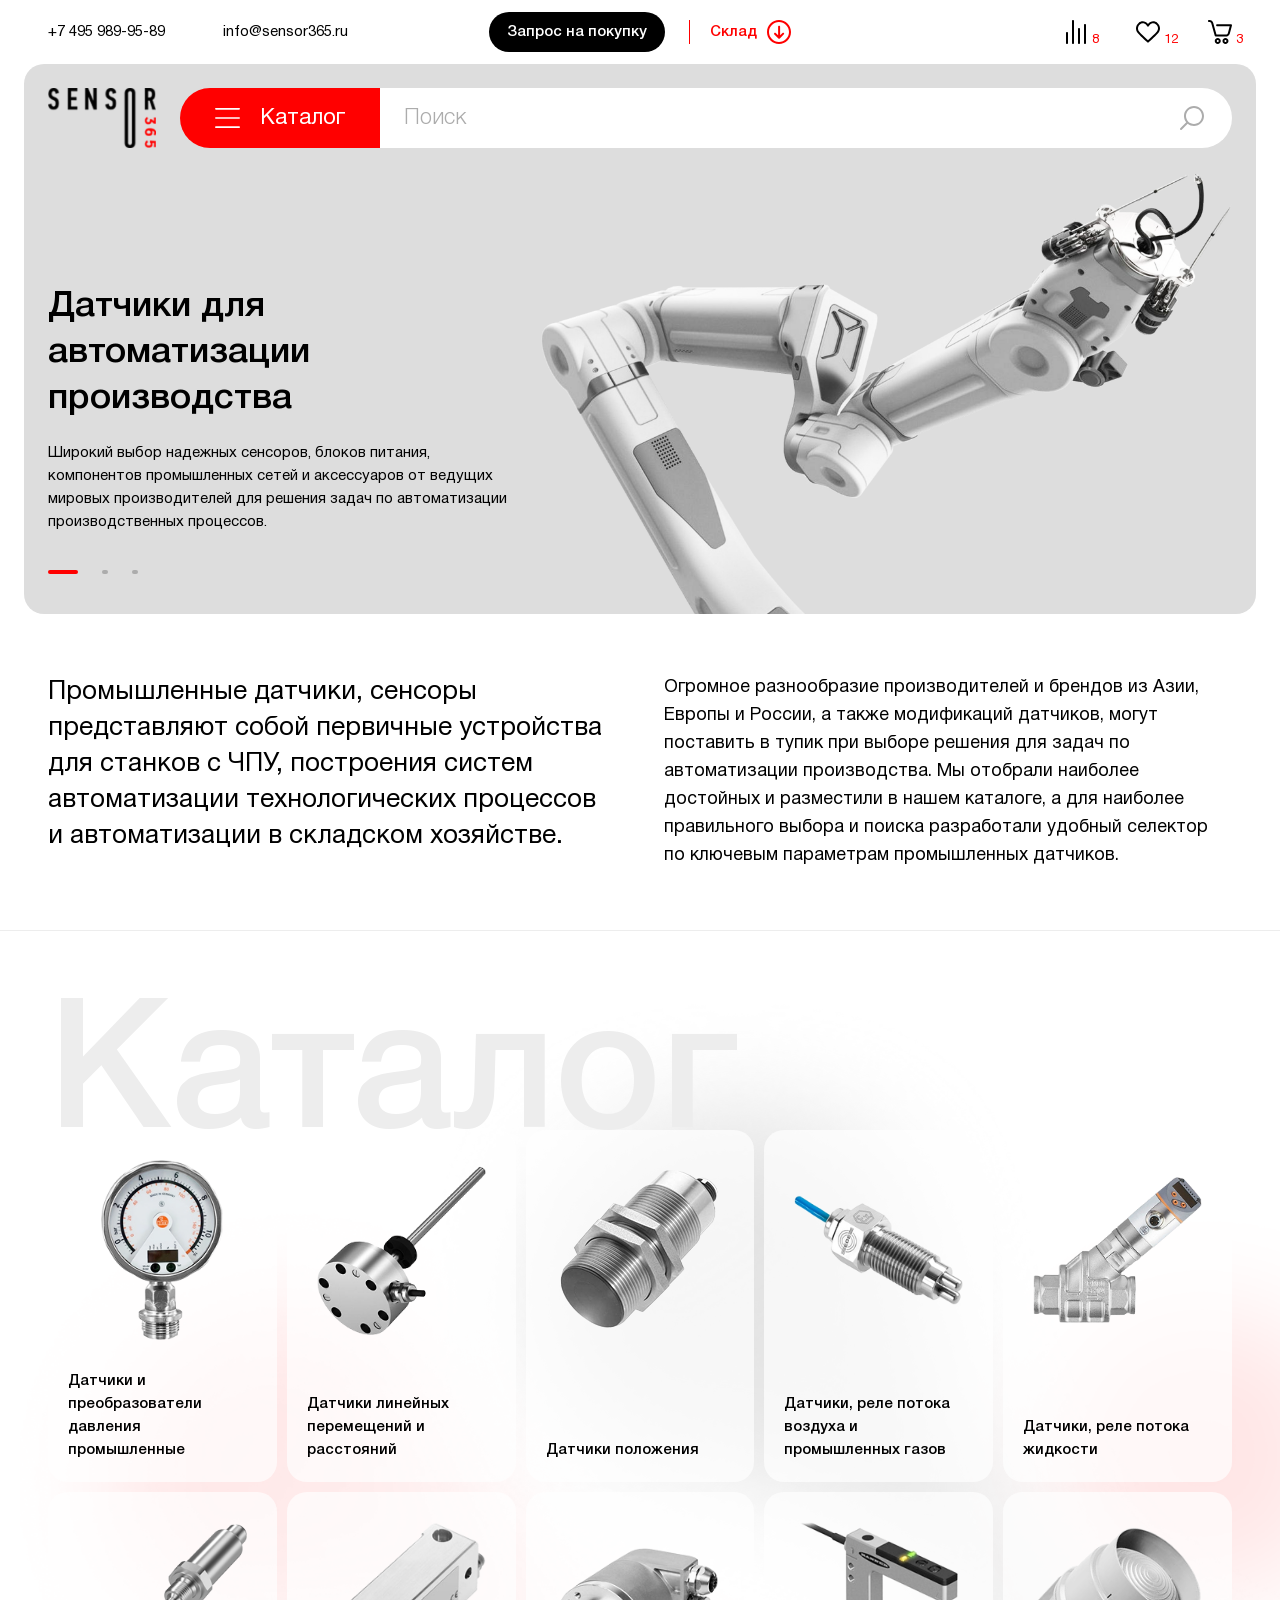
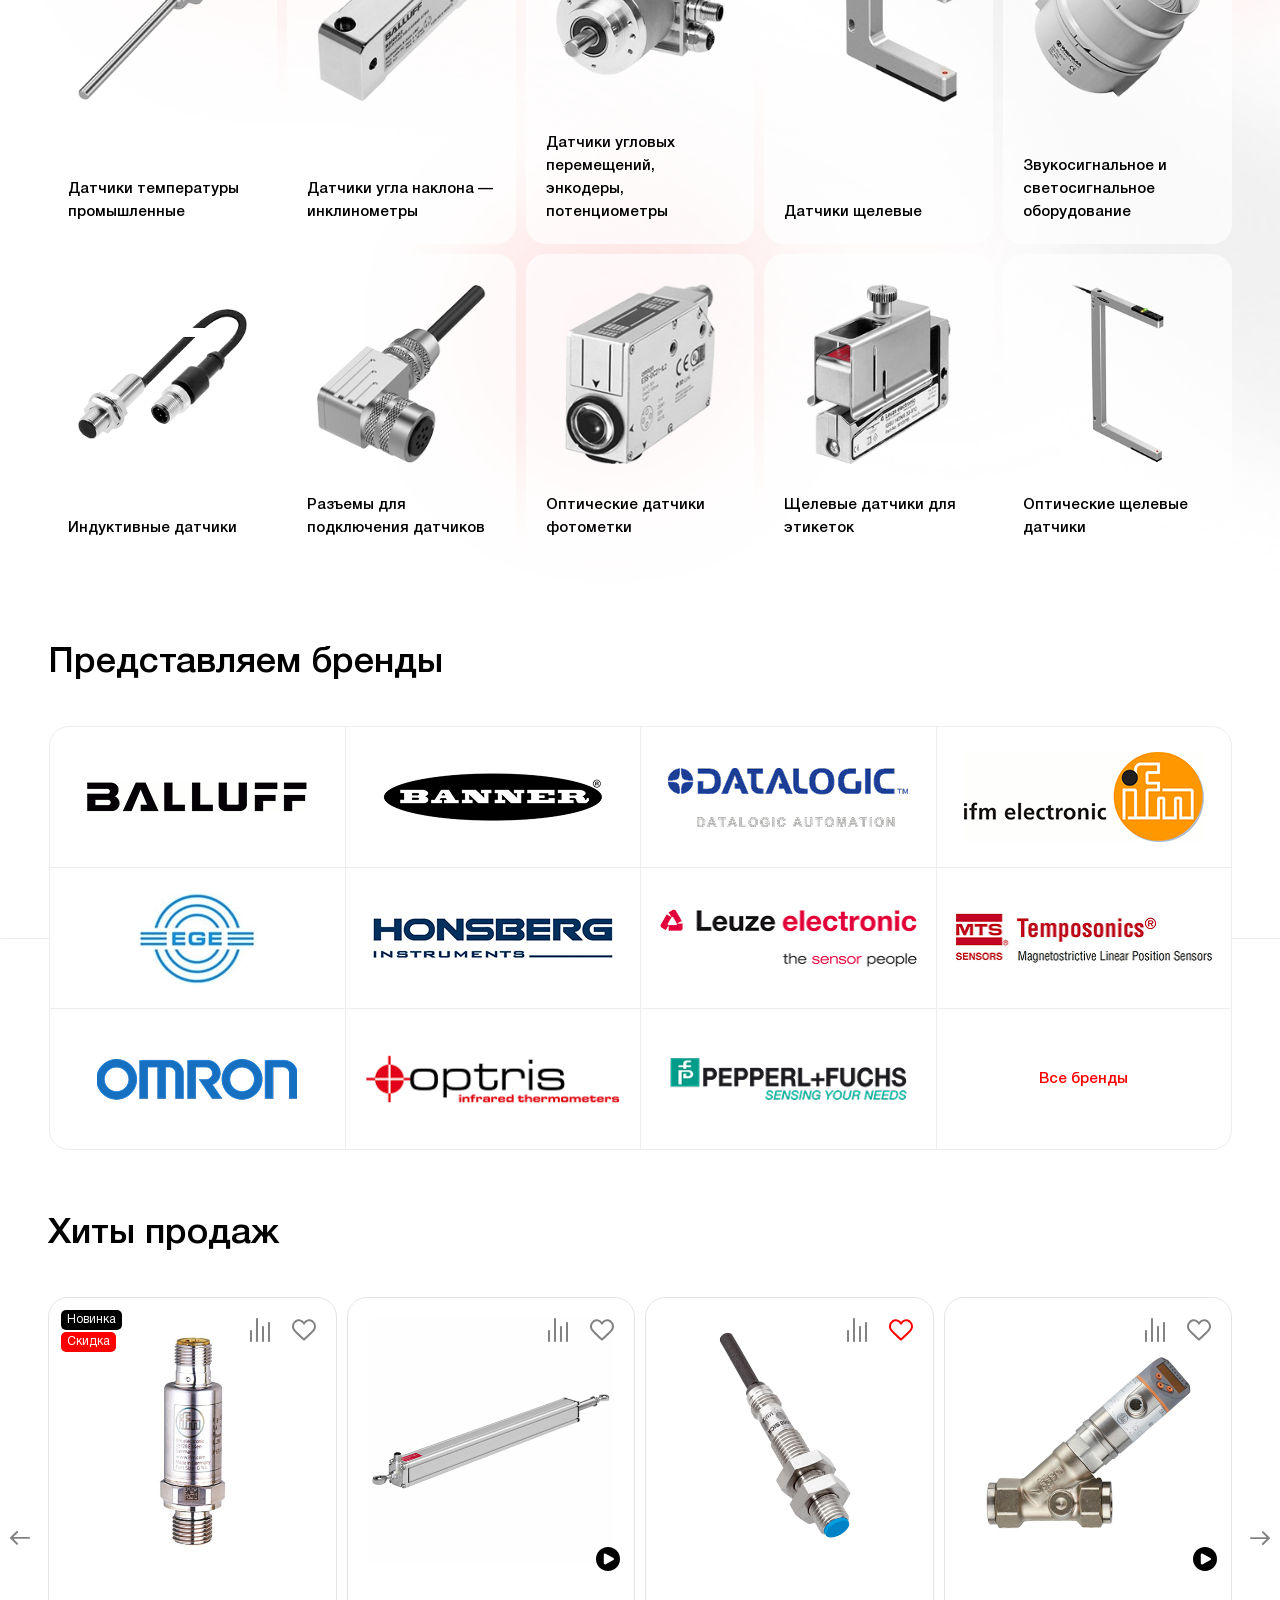
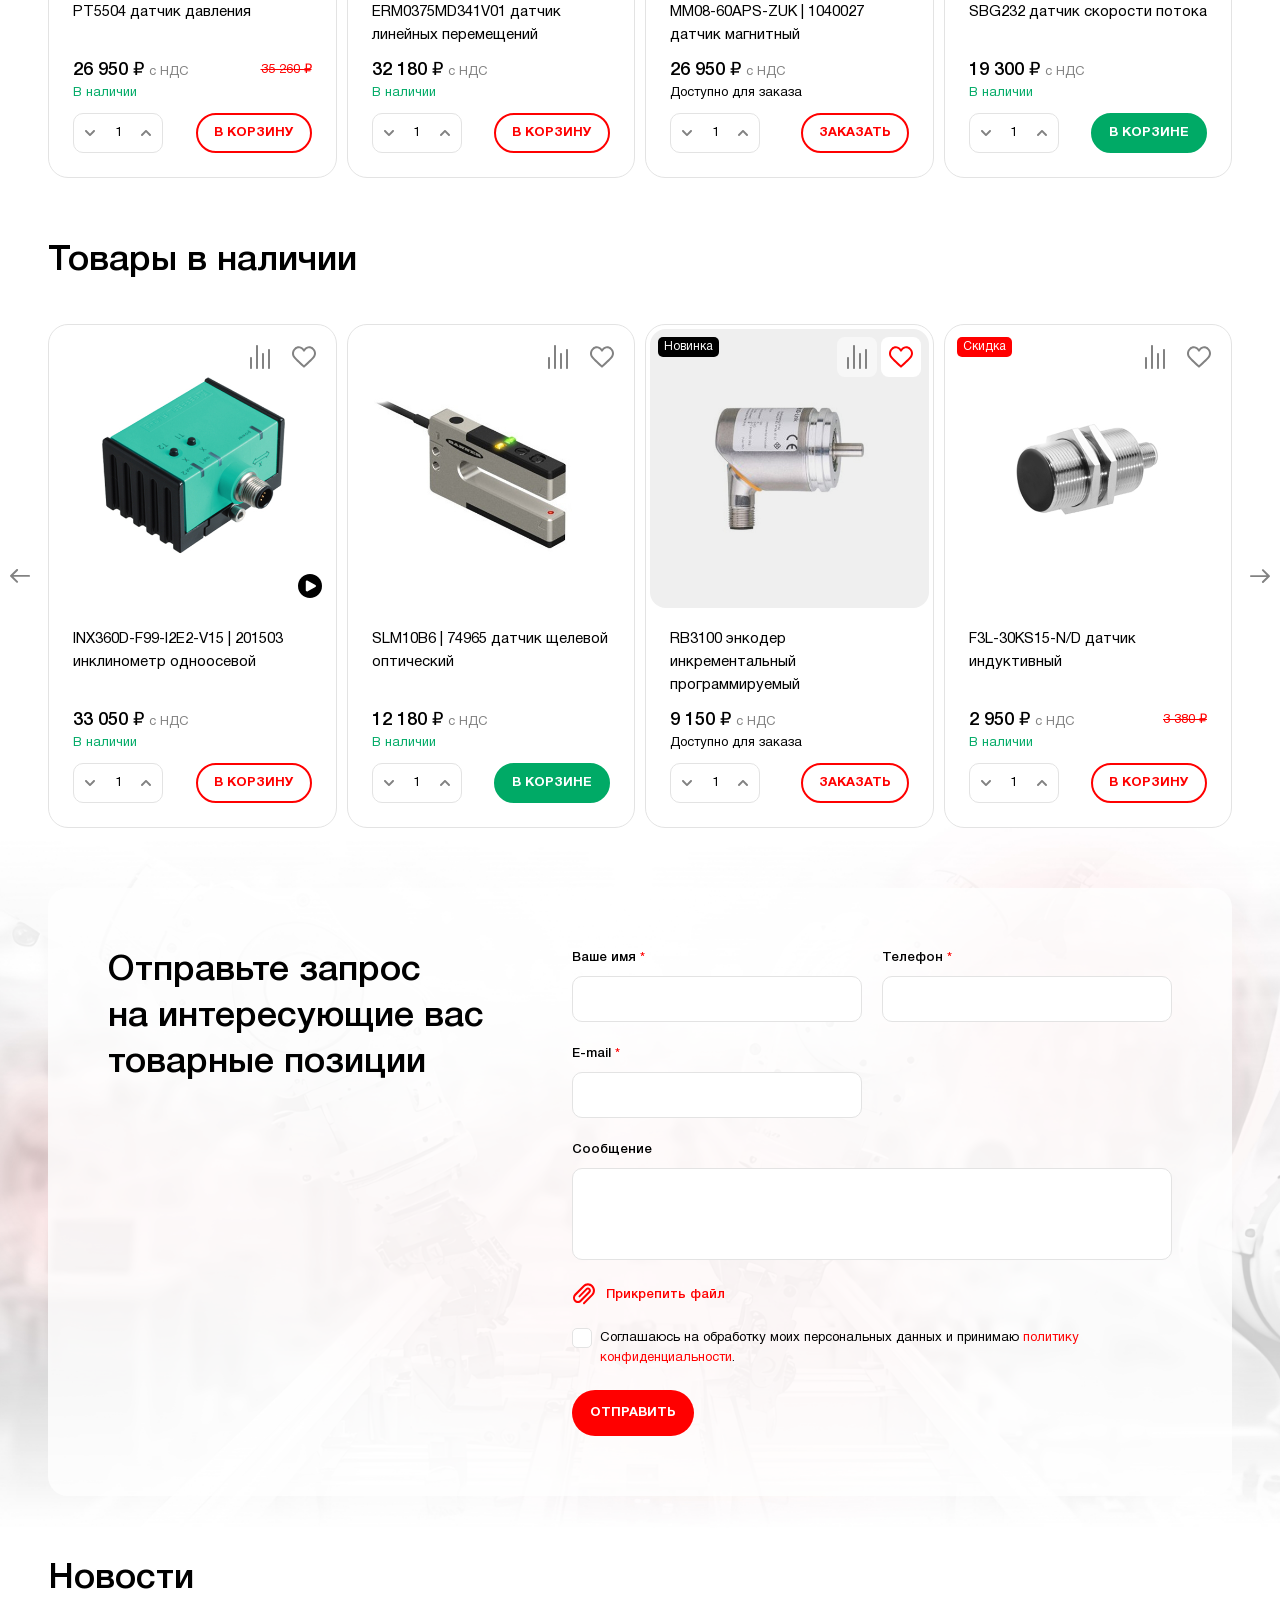
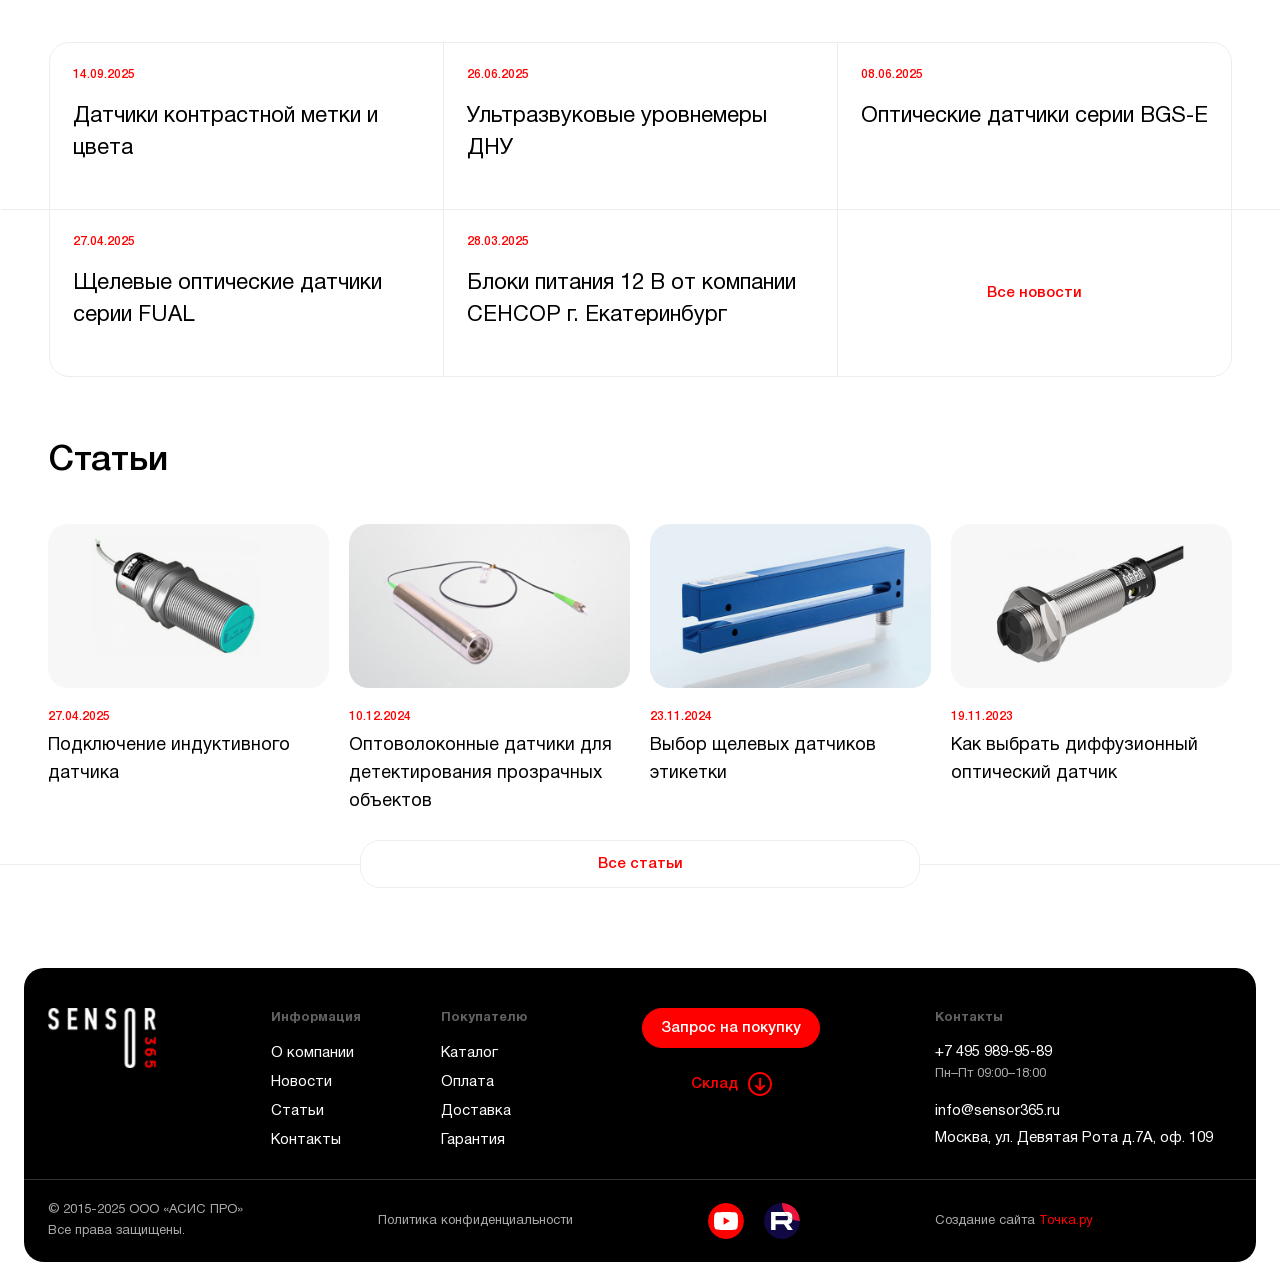
==== index.html @ 8ca74195 "Update" ====
<!DOCTYPE html>
<html lang="ru">
	<head>
		<meta http-equiv="Content-Type" content="text/html; charset=utf-8">

		<!-- Adapting the page for mobile devices -->
		<meta name="viewport" content="width=device-width, initial-scale=1, maximum-scale=1">

		<!-- Prohibition of phone number recognition -->
		<meta name="format-detection" content="telephone=no">
		<meta name="SKYPE_TOOLBAR" content ="SKYPE_TOOLBAR_PARSER_COMPATIBLE">

		<!-- Page title -->
		<title>Заголовок страницы</title>

		<!-- Meta description -->
		<meta name="description" content="">

		<!-- Meta Keywords -->
		<meta name="keywords" content="">

		<!-- Site icon, size 32x32, transparency supported. Recommended format: .ico or .png -->
		<link rel="shortcut icon" href="favicon.png">

		<!-- Changing the color of the mobile browser panel -->
		<meta name="msapplication-TileColor" content="#000">
		<meta name="theme-color" content="#000">

		<!-- Connecting style files -->
		<link rel="stylesheet" href="css/swiper-bundle.min.css">
		<link rel="stylesheet" href="css/swiper.css">
		<link rel="stylesheet" href="css/fancybox.css">
		<link rel="stylesheet" href="css/ion.rangeSlider.css">
		<link rel="stylesheet" href="css/styles.css">

		<link rel="stylesheet" href="css/response_1899.css" media="print, (max-width: 1899px)">
		<link rel="stylesheet" href="css/response_1439.css" media="print, (max-width: 1439px)">
		<link rel="stylesheet" href="css/response_1279.css" media="print, (max-width: 1279px)">
		<link rel="stylesheet" href="css/response_1023.css" media="print, (max-width: 1023px)">
		<link rel="stylesheet" href="css/response_767.css" media="print, (max-width: 767px)">
		<link rel="stylesheet" href="css/response_479.css" media="(max-width: 479px)">
	</head>

	<body>
		<div class="wrap">
			<div class="main">
				<header>
					<button class="close_btn"></button>

					<div class="top">
						<div class="cont big row">
							<div class="contacts">
								<div class="phone">
									<a href="tel:+7 495 989-95-89">+7 495 989-95-89</a>
								</div>

								<div class="email">
									<a href="mailto:info@sensor365.ru">info@sensor365.ru</a>
								</div>
							</div>

							<div class="info">
								<button class="request_btn modal_btn" data-modal="request_modal">Запрос на покупку</button>

								<div class="warehouse">
									<a href="/">
										<span>Склад</span>
										<svg class="icon"><use xlink:href="images/sprite.svg#ic_arrow_circle_ver"></use></svg>
									</a>
								</div>
							</div>

							<div class="icon_links">
								<div class="compare_link">
									<a href="/">
										<svg class="icon"><use xlink:href="images/sprite.svg#ic_compare"></use></svg>
										<span class="count">8</span>
									</a>
								</div>

								<div class="favorite_link">
									<a href="/">
										<svg class="icon"><use xlink:href="images/sprite.svg#ic_favorite"></use></svg>
										<span class="count">12</span>
									</a>
								</div>

								<div class="cart_link">
									<a href="/">
										<svg class="icon"><use xlink:href="images/sprite.svg#ic_cart"></use></svg>
										<span class="count">3</span>
									</a>
								</div>
							</div>
						</div>
					</div>

					<div class="bottom absolute">
						<div class="cont">
							<div class="logo">
								<img src="images/logo.png" alt="">
							</div>

							<div class="catalog_menu modal_cont">
								<button class="btn mini_modal_btn" data-modal-id="#catalog_modal">
									<svg class="icon"><use xlink:href="images/sprite.svg#ic_menu"></use></svg>
									<svg class="icon"><use xlink:href="images/sprite.svg#ic_close"></use></svg>

									<span>Каталог</span>
								</button>

								<div class="mini_modal" id="catalog_modal">
									<div class="cont">
										<div class="grid_row">
											<div class="col">
												<div>
													<a href="/" data-sub-col="1">
														<span>Аксессуары</span>

														<div class="icon">
															<svg><use xlink:href="images/sprite.svg#ic_arr_double_hor"></use></svg>
														</div>
													</a>
												</div>

												<div>
													<a href="/">
														<span>Блоки питания для ПЛК и датчиков</span>
													</a>
												</div>

												<div>
													<a href="/">
														<span>Датчики и преобразователи давления промышленные</span>
													</a>
												</div>

												<div>
													<a href="/">
														<span>Датчики линейных перемещений и расстояний</span>
													</a>
												</div>

												<div>
													<a href="/">
														<span>Датчики оптические для специальных задач</span>
													</a>
												</div>

												<div>
													<a href="/">
														<span>Датчики положения</span>
													</a>
												</div>

												<div>
													<a href="/">
														<span>Датчики, реле потока воздуха и промышленных газов</span>
													</a>
												</div>

												<div>
													<a href="/">
														<span>Датчики, реле потока жидкости</span>
													</a>
												</div>

												<div>
													<a href="/">
														<span>Датчики температуры промышленные</span>
													</a>
												</div>

												<div>
													<a href="/">
														<span>Датчики ускорения — акселерометры</span>
													</a>
												</div>

												<div>
													<a href="/">
														<span>Датчики угла наклона — инклинометры</span>
													</a>
												</div>

												<div>
													<a href="/">
														<span>Датчики угловых перемещений, энкодеры, потенциометры</span>
													</a>
												</div>

												<div>
													<a href="/">
														<span>Датчики щелевые</span>
													</a>
												</div>

												<div>
													<a href="/">
														<span>Индикаторы, преобразователи и регуляторы</span>
													</a>
												</div>

												<div>
													<a href="/">
														<span>Мониторинг и диагностика</span>
													</a>
												</div>

												<div>
													<a href="/">
														<span>Расходомеры жидкости</span>
													</a>
												</div>

												<div>
													<a href="/">
														<span>Расходомеры сжатого воздуха и промышленных газов</span>
													</a>
												</div>

												<div>
													<a href="/">
														<span>Сигнализаторы уровня жидкости и сыпучих веществ</span>
													</a>
												</div>

												<div>
													<a href="/">
														<span>Сканеры штрих-кодов промышленные</span>
													</a>
												</div>

												<div>
													<a href="/">
														<span>RFID компоненты</span>
													</a>
												</div>

												<div>
													<a href="/">
														<span>Уровнемеры</span>
													</a>
												</div>

												<div>
													<a href="/">
														<span>Сигнальное оборудование</span>
													</a>
												</div>

												<div>
													<a href="/">
														<span>Безопасность на производстве</span>
													</a>
												</div>

												<div>
													<a href="/">
														<span>Промышленные интерфейсы</span>
													</a>
												</div>

												<div>
													<a href="/">
														<span>Системы освещения на производстве</span>
													</a>
												</div>

												<div>
													<a href="/">
														<span>Бесконтактные системы передачи данных</span>
													</a>
												</div>
											</div>

											<div class="col sub_col sub_col_1">
												<button class="back_btn">
													<svg class="icon"><use xlink:href="images/sprite.svg#ic_arrow_hor"></use></svg>
													<span>Назад</span>
												</button>

												<div>
													<a href="/" data-sub-col="1">
														<span>Емкостные датчики <small>(48)</small></span>

														<div class="icon">
															<svg><use xlink:href="images/sprite.svg#ic_arr_double_hor"></use></svg>
														</div>
													</a>
												</div>

												<div>
													<a href="/">
														<span>Индуктивные датчики <small>(129)</small></span>
													</a>
												</div>

												<div>
													<a href="/">
														<span>Индуктивные датчики для контроля частоты вращения <small>(3)</small></span>
													</a>
												</div>

												<div>
													<a href="/">
														<span>Индуктивные датчики кольцевые <small>(19)</small></span>
													</a>
												</div>

												<div>
													<a href="/">
														<span>Магнитные датчики <small>(28)</small></span>
													</a>
												</div>

												<div>
													<a href="/">
														<span>Магнитные датчики для пневмоцилиндров <small>(21)</small></span>
													</a>
												</div>

												<div>
													<a href="/">
														<span>Оптические датчики диффузионные <small>(47)</small></span>
													</a>
												</div>

												<div>
													<a href="/">
														<span>Оптические датчики — однолучевые барьеры <small>(16)</small></span>
													</a>
												</div>

												<div>
													<a href="/">
														<span>Оптические датчики — многолучевые барьеры <small>(88)</small></span>
													</a>
												</div>

												<div>
													<a href="/">
														<span>Оптические датчики рефлекторные <small>(36)</small></span>
													</a>
												</div>

												<div>
													<a href="/">
														<span>Радарные датчики движения <small>(60)</small></span>
													</a>
												</div>

												<div>
													<a href="/">
														<span>Ультразвуковые датчики — однолучевые барьеры <small>(42)</small></span>
													</a>
												</div>

												<div>
													<a href="/">
														<span>Датчики касания и сенсорные кнопки <small>(37)</small></span>
													</a>
												</div>

												<div>
													<a href="/">
														<span>Датчики двойного листа и контроля склейки <small>(18)</small></span>
													</a>
												</div>

												<div>
													<a href="/">
														<span>Детекторы транспорта <small>(22)</small></span>
													</a>
												</div>

												<div>
													<a href="/">
														<span>Электромеханические выключатели <small>(8)</small></span>
													</a>
												</div>
											</div>

											<div class="col sub_sub_col sub_sub_col_1">
												<button class="back_btn">
													<svg class="icon"><use xlink:href="images/sprite.svg#ic_arrow_hor"></use></svg>
													<span>Назад</span>
												</button>

												<div>
													<a href="/">
														<span>Емкостные датчики <small>(9)</small></span>
													</a>
												</div>

												<div>
													<a href="/">
														<span>Емкостные датчики в прямоугольных корпусах <small>(13)</small></span>
													</a>
												</div>

												<div>
													<a href="/">
														<span>Емкостные датчики в цилиндрических корпусах <small>(25)</small></span>
													</a>
												</div>
											</div>
										</div>
									</div>
								</div>
							</div>

							<div class="search">
								<form action="">
									<input type="text" name="" value="" class="input" placeholder="Поиск">

									<button type="submit" class="submit_btn">
										<svg class="icon"><use xlink:href="images/sprite.svg#ic_search"></use></svg>
									</button>
								</form>
							</div>
						</div>
					</div>
				</header>


				<section class="mob_header absolute">
					<div class="cont">
						<div class="logo">
							<img src="images/logo.png" alt="">
						</div>

						<div class="icon_links">
							<div class="compare_link">
								<a href="/">
									<svg class="icon"><use xlink:href="images/sprite.svg#ic_compare"></use></svg>
									<span class="count">8</span>
								</a>
							</div>

							<div class="favorite_link">
								<a href="/">
									<svg class="icon"><use xlink:href="images/sprite.svg#ic_favorite"></use></svg>
									<span class="count">12</span>
								</a>
							</div>

							<div class="cart_link">
								<a href="/">
									<svg class="icon"><use xlink:href="images/sprite.svg#ic_cart"></use></svg>
									<span class="count">3</span>
								</a>
							</div>
						</div>

						<button class="mob_menu_btn">
							<svg class="icon"><use xlink:href="images/sprite.svg#ic_menu"></use></svg>
						</button>
					</div>
				</section>


				<section class="main_slider">
					<div class="swiper">
						<div class="swiper-wrapper">
							<div class="swiper-slide">
								<div class="cont">
									<div class="data">
										<h1 class="title">Датчики для автоматизации производства</h1>

										<div class="desc">Широкий выбор надежных сенсоров, блоков питания, компонентов промышленных сетей и аксессуаров от ведущих мировых производителей для решения задач по автоматизации производственных процессов.</div>
									</div>
								</div>

								<picture class="image">
									<img src="images/tmp/main_slider_img.png" alt="" loading="lazy">
								</picture>
							</div>

							<div class="swiper-slide">
								<div class="cont">
									<div class="data">
										<h1 class="title">Датчики для автоматизации производства</h1>

										<div class="desc">Широкий выбор надежных сенсоров, блоков питания, компонентов промышленных сетей и аксессуаров от ведущих мировых производителей для решения задач по автоматизации производственных процессов.</div>
									</div>
								</div>

								<picture class="image">
									<img src="images/tmp/main_slider_img.png" alt="" loading="lazy">
								</picture>
							</div>

							<div class="swiper-slide">
								<div class="cont">
									<div class="data">
										<h1 class="title">Датчики для автоматизации производства</h1>

										<div class="desc">Широкий выбор надежных сенсоров, блоков питания, компонентов промышленных сетей и аксессуаров от ведущих мировых производителей для решения задач по автоматизации производственных процессов.</div>
									</div>
								</div>

								<picture class="image">
									<img src="images/tmp/main_slider_img.png" alt="" loading="lazy">
								</picture>
							</div>
						</div>

						<div class="swiper-pagination"></div>
					</div>
				</section>


				<section class="about_text block">
					<div class="cont">
						<p class="big">Промышленные датчики, сенсоры представляют собой первичные устройства для станков с ЧПУ, построения систем автоматизации технологических процессов и автоматизации в складском хозяйстве.</p>

						<p>Огромное разнообразие производителей и брендов из Азии, Европы и России, а также модификаций датчиков, могут поставить в тупик при выборе решения для задач по автоматизации производства. Мы отобрали наиболее достойных и разместили в нашем каталоге, а для наиболее правильного выбора и поиска разработали удобный селектор по ключевым параметрам промышленных датчиков.</p>
					</div>
				</section>


				<section class="catalog block">
					<div class="cont big">
						<h2 class="big_title">Каталог</h2>
					</div>

					<div class="cont">
						<div class="grid_row">
							<a href="/" class="category">
								<picture class="thumb">
									<img src="images/tmp/category_thumb1.png" alt="" loading="lazy">
								</picture>

								<span class="name">Датчики и преобразователи давления промышленные</span>
							</a>

							<a href="/" class="category">
								<picture class="thumb">
									<img src="images/tmp/category_thumb2.png" alt="" loading="lazy">
								</picture>

								<span class="name">Датчики линейных перемещений и расстояний</span>
							</a>

							<a href="/" class="category">
								<picture class="thumb">
									<img src="images/tmp/category_thumb3.png" alt="" loading="lazy">
								</picture>

								<span class="name">Датчики положения</span>
							</a>

							<a href="/" class="category">
								<picture class="thumb">
									<img src="images/tmp/category_thumb4.png" alt="" loading="lazy">
								</picture>

								<span class="name">Датчики, реле потока воздуха и промышленных газов</span>
							</a>

							<a href="/" class="category">
								<picture class="thumb">
									<img src="images/tmp/category_thumb5.png" alt="" loading="lazy">
								</picture>

								<span class="name">Датчики, реле потока жидкости</span>
							</a>

							<a href="/" class="category">
								<picture class="thumb">
									<img src="images/tmp/category_thumb6.png" alt="" loading="lazy">
								</picture>

								<span class="name">Датчики температуры промышленные</span>
							</a>

							<a href="/" class="category">
								<picture class="thumb">
									<img src="images/tmp/category_thumb7.png" alt="" loading="lazy">
								</picture>

								<span class="name">Датчики угла наклона — инклинометры</span>
							</a>

							<a href="/" class="category">
								<picture class="thumb">
									<img src="images/tmp/category_thumb8.png" alt="" loading="lazy">
								</picture>

								<span class="name">Датчики угловых перемещений, энкодеры, потенциометры</span>
							</a>

							<a href="/" class="category">
								<picture class="thumb">
									<img src="images/tmp/category_thumb9.png" alt="" loading="lazy">
								</picture>

								<span class="name">Датчики щелевые</span>
							</a>

							<a href="/" class="category">
								<picture class="thumb">
									<img src="images/tmp/category_thumb10.png" alt="" loading="lazy">
								</picture>

								<span class="name">Звукосигнальное и светосигнальное оборудование</span>
							</a>

							<a href="/" class="category">
								<picture class="thumb">
									<img src="images/tmp/category_thumb11.png" alt="" loading="lazy">
								</picture>

								<span class="name">Индуктивные датчики</span>
							</a>

							<a href="/" class="category">
								<picture class="thumb">
									<img src="images/tmp/category_thumb12.png" alt="" loading="lazy">
								</picture>

								<span class="name">Разъемы для подключения датчиков</span>
							</a>

							<a href="/" class="category">
								<picture class="thumb">
									<img src="images/tmp/category_thumb13.png" alt="" loading="lazy">
								</picture>

								<span class="name">Оптические датчики фотометки</span>
							</a>

							<a href="/" class="category">
								<picture class="thumb">
									<img src="images/tmp/category_thumb14.png" alt="" loading="lazy">
								</picture>

								<span class="name">Щелевые датчики для этикеток</span>
							</a>

							<a href="/" class="category">
								<picture class="thumb">
									<img src="images/tmp/category_thumb15.png" alt="" loading="lazy">
								</picture>

								<span class="name">Оптические щелевые датчики</span>
							</a>
						</div>
					</div>

					<picture class="bg">
						<img src="images/bg_catalog.png" alt="" loading="lazy">
					</picture>
				</section>


				<section class="brands block">
					<div class="cont">
						<div class="block_head">
							<h2 class="title">Представляем бренды</h2>
						</div>

						<div class="grid_row">
							<a href="/" class="brand">
								<picture class="thumb">
									<img src="images/tmp/brand_logo1.png" alt="" loading="lazy">
								</picture>
							</a>

							<a href="/" class="brand">
								<picture class="thumb">
									<img src="images/tmp/brand_logo2.png" alt="" loading="lazy">
								</picture>
							</a>

							<a href="/" class="brand">
								<picture class="thumb">
									<img src="images/tmp/brand_logo3.png" alt="" loading="lazy">
								</picture>
							</a>

							<a href="/" class="brand">
								<picture class="thumb">
									<img src="images/tmp/brand_logo4.png" alt="" loading="lazy">
								</picture>
							</a>

							<a href="/" class="brand">
								<picture class="thumb">
									<img src="images/tmp/brand_logo5.png" alt="" loading="lazy">
								</picture>
							</a>

							<a href="/" class="brand">
								<picture class="thumb">
									<img src="images/tmp/brand_logo6.png" alt="" loading="lazy">
								</picture>
							</a>

							<a href="/" class="brand">
								<picture class="thumb">
									<img src="images/tmp/brand_logo7.png" alt="" loading="lazy">
								</picture>
							</a>

							<a href="/" class="brand">
								<picture class="thumb">
									<img src="images/tmp/brand_logo8.png" alt="" loading="lazy">
								</picture>
							</a>

							<a href="/" class="brand">
								<picture class="thumb">
									<img src="images/tmp/brand_logo9.png" alt="" loading="lazy">
								</picture>
							</a>

							<a href="/" class="brand">
								<picture class="thumb">
									<img src="images/tmp/brand_logo10.png" alt="" loading="lazy">
								</picture>
							</a>

							<a href="/" class="brand">
								<picture class="thumb">
									<img src="images/tmp/brand_logo11.png" alt="" loading="lazy">
								</picture>
							</a>

							<a href="/" class="all_link">
								<span>Все бренды</span>
								<svg class="arrow"><use xlink:href="images/sprite.svg#ic_arrow_hor_big"></use></svg>
							</a>
						</div>
					</div>
				</section>


				<section class="products block">
					<div class="cont">
						<div class="block_head">
							<h2 class="title">Хиты продаж</h2>
						</div>

						<div class="swiper">
							<div class="swiper-wrapper">
								<div class="swiper-slide">
									<div class="product">
										<div class="stickers">
											<div><div class="sticker new">Новинка</div></div>
											<div><div class="sticker discount">Скидка</div></div>
										</div>

										<div class="btns">
											<button class="btn compare_btn">
												<svg class="icon"><use xlink:href="images/sprite.svg#ic_compare"></use></svg>

												<span>Добавить в сравнение</span>
												<span>Удалить из сравнения</span>
											</button>

											<button class="btn favorite_btn">
												<svg class="icon"><use xlink:href="images/sprite.svg#ic_favorite"></use></svg>

												<span>Добавить в избранное</span>
												<span>Удалить из избранного</span>
											</button>
										</div>

										<a href="/" class="image">
											<picture class="thumb">
												<img src="images/tmp/product_thumb1.jpg" alt="" loading="lazy" class="cover">
											</picture>
										</a>

										<div class="info">
											<div class="name">
												<a href="/">PT5504 датчик давления</a>
											</div>

											<div class="price">
												<div>26 950 ₽ <span>с НДС</span></div>
												<div class="old">35 260 ₽</div>
											</div>

											<div class="available green">В наличии</div>

											<div class="buy">
												<div class="amount">
													<button type="button" class="btn minus">
														<svg class="icon"><use xlink:href="images/sprite.svg#ic_arr_ver"></use></svg>
													</button>

													<input type="text" value="1" class="input" data-minimum="1" data-maximum="99" data-step="1" data-unit="" maxlength="2">

													<button type="button" class="btn plus">
														<svg class="icon"><use xlink:href="images/sprite.svg#ic_arr_ver"></use></svg>
													</button>
												</div>

												<button class="buy_btn">
													<span>В КОРЗИНУ</span>
													<span>В КОРЗИНЕ</span>
												</button>
											</div>
										</div>
									</div>
								</div>

								<div class="swiper-slide">
									<div class="product">
										<div class="btns">
											<button class="btn compare_btn">
												<svg class="icon"><use xlink:href="images/sprite.svg#ic_compare"></use></svg>

												<span>Добавить в сравнение</span>
												<span>Удалить из сравнения</span>
											</button>

											<button class="btn favorite_btn">
												<svg class="icon"><use xlink:href="images/sprite.svg#ic_favorite"></use></svg>

												<span>Добавить в избранное</span>
												<span>Удалить из избранного</span>
											</button>
										</div>

										<a href="/" class="image">
											<picture class="thumb">
												<img src="images/tmp/product_thumb2.jpg" alt="" loading="lazy" class="cover">
											</picture>

											<svg class="video_icon"><use xlink:href="images/sprite.svg#ic_video_play"></use></svg>
										</a>

										<div class="info">
											<div class="name">
												<a href="/">ERM0375MD341V01 датчик линейных перемещений</a>
											</div>

											<div class="price">
												<div>32 180 ₽ <span>с НДС</span></div>
											</div>

											<div class="available green">В наличии</div>

											<div class="buy">
												<div class="amount">
													<button type="button" class="btn minus">
														<svg class="icon"><use xlink:href="images/sprite.svg#ic_arr_ver"></use></svg>
													</button>

													<input type="text" value="1" class="input" data-minimum="1" data-maximum="99" data-step="1" data-unit="" maxlength="2">

													<button type="button" class="btn plus">
														<svg class="icon"><use xlink:href="images/sprite.svg#ic_arr_ver"></use></svg>
													</button>
												</div>

												<button class="buy_btn">
													<span>В КОРЗИНУ</span>
													<span>В КОРЗИНЕ</span>
												</button>
											</div>
										</div>
									</div>
								</div>

								<div class="swiper-slide">
									<div class="product">
										<div class="btns">
											<button class="btn compare_btn">
												<svg class="icon"><use xlink:href="images/sprite.svg#ic_compare"></use></svg>

												<span>Добавить в сравнение</span>
												<span>Удалить из сравнения</span>
											</button>

											<button class="btn favorite_btn active">
												<svg class="icon"><use xlink:href="images/sprite.svg#ic_favorite"></use></svg>

												<span>Добавить в избранное</span>
												<span>Удалить из избранного</span>
											</button>
										</div>

										<a href="/" class="image">
											<picture class="thumb">
												<img src="images/tmp/product_thumb3.jpg" alt="" loading="lazy" class="cover">
											</picture>
										</a>

										<div class="info">
											<div class="name">
												<a href="/">MM08-60APS-ZUK | 1040027 датчик магнитный</a>
											</div>

											<div class="price">
												<div>26 950 ₽ <span>с НДС</span></div>
											</div>

											<div class="available">Доступно для заказа</div>

											<div class="buy">
												<div class="amount">
													<button type="button" class="btn minus">
														<svg class="icon"><use xlink:href="images/sprite.svg#ic_arr_ver"></use></svg>
													</button>

													<input type="text" value="1" class="input" data-minimum="1" data-maximum="99" data-step="1" data-unit="" maxlength="2">

													<button type="button" class="btn plus">
														<svg class="icon"><use xlink:href="images/sprite.svg#ic_arr_ver"></use></svg>
													</button>
												</div>

												<button class="buy_btn">
													<span>ЗАКАЗАТЬ</span>
													<span>В КОРЗИНЕ</span>
												</button>
											</div>
										</div>
									</div>
								</div>

								<div class="swiper-slide">
									<div class="product">
										<div class="btns">
											<button class="btn compare_btn">
												<svg class="icon"><use xlink:href="images/sprite.svg#ic_compare"></use></svg>

												<span>Добавить в сравнение</span>
												<span>Удалить из сравнения</span>
											</button>

											<button class="btn favorite_btn">
												<svg class="icon"><use xlink:href="images/sprite.svg#ic_favorite"></use></svg>

												<span>Добавить в избранное</span>
												<span>Удалить из избранного</span>
											</button>
										</div>

										<a href="/" class="image">
											<picture class="thumb">
												<img src="images/tmp/product_thumb4.jpg" alt="" loading="lazy" class="cover">
											</picture>

											<svg class="video_icon"><use xlink:href="images/sprite.svg#ic_video_play"></use></svg>
										</a>

										<div class="info">
											<div class="name">
												<a href="/">SBG232 датчик скорости потока</a>
											</div>

											<div class="price">
												<div>19 300 ₽ <span>с НДС</span></div>
											</div>

											<div class="available green">В наличии</div>

											<div class="buy">
												<div class="amount">
													<button type="button" class="btn minus">
														<svg class="icon"><use xlink:href="images/sprite.svg#ic_arr_ver"></use></svg>
													</button>

													<input type="text" value="1" class="input" data-minimum="1" data-maximum="99" data-step="1" data-unit="" maxlength="2">

													<button type="button" class="btn plus">
														<svg class="icon"><use xlink:href="images/sprite.svg#ic_arr_ver"></use></svg>
													</button>
												</div>

												<button class="buy_btn active">
													<span>В КОРЗИНУ</span>
													<span>В КОРЗИНЕ</span>
												</button>
											</div>
										</div>
									</div>
								</div>

								<div class="swiper-slide">
									<div class="product">
										<div class="btns">
											<button class="btn compare_btn">
												<svg class="icon"><use xlink:href="images/sprite.svg#ic_compare"></use></svg>

												<span>Добавить в сравнение</span>
												<span>Удалить из сравнения</span>
											</button>

											<button class="btn favorite_btn">
												<svg class="icon"><use xlink:href="images/sprite.svg#ic_favorite"></use></svg>

												<span>Добавить в избранное</span>
												<span>Удалить из избранного</span>
											</button>
										</div>

										<a href="/" class="image">
											<picture class="thumb">
												<img src="images/tmp/product_thumb5.jpg" alt="" loading="lazy" class="cover">
											</picture>
										</a>

										<div class="info">
											<div class="name">
												<a href="/">OPTCTL1MH пирометр стационарный</a>
											</div>

											<div class="price request">
												Цена по запросу

												<div class="tooltip">
													<svg class="icon"><use xlink:href="images/sprite.svg#ic_tooltip"></use></svg>

													<div class="text">Точную цену можно узнать после отправки запроса.</div>
												</div>
											</div>

											<div class="available">Доступно для заказа</div>

											<div class="buy">
												<div class="amount">
													<button type="button" class="btn minus">
														<svg class="icon"><use xlink:href="images/sprite.svg#ic_arr_ver"></use></svg>
													</button>

													<input type="text" value="1" class="input" data-minimum="1" data-maximum="99" data-step="1" data-unit="" maxlength="2">

													<button type="button" class="btn plus">
														<svg class="icon"><use xlink:href="images/sprite.svg#ic_arr_ver"></use></svg>
													</button>
												</div>

												<button class="buy_btn">
													<span>ЗАКАЗАТЬ</span>
													<span>В КОРЗИНЕ</span>
												</button>
											</div>
										</div>
									</div>
								</div>

								<div class="swiper-slide">
									<div class="product">
										<div class="stickers">
											<div><div class="sticker new">Новинка</div></div>
											<div><div class="sticker discount">Скидка</div></div>
										</div>

										<div class="btns">
											<button class="btn compare_btn">
												<svg class="icon"><use xlink:href="images/sprite.svg#ic_compare"></use></svg>

												<span>Добавить в сравнение</span>
												<span>Удалить из сравнения</span>
											</button>

											<button class="btn favorite_btn">
												<svg class="icon"><use xlink:href="images/sprite.svg#ic_favorite"></use></svg>

												<span>Добавить в избранное</span>
												<span>Удалить из избранного</span>
											</button>
										</div>

										<a href="/" class="image">
											<picture class="thumb">
												<img src="images/tmp/product_thumb1.jpg" alt="" loading="lazy" class="cover">
											</picture>
										</a>

										<div class="info">
											<div class="name">
												<a href="/">PT5504 датчик давления</a>
											</div>

											<div class="price">
												<div>26 950 ₽ <span>с НДС</span></div>
												<div class="old">35 260 ₽</div>
											</div>

											<div class="available green">В наличии</div>

											<div class="buy">
												<div class="amount">
													<button type="button" class="btn minus">
														<svg class="icon"><use xlink:href="images/sprite.svg#ic_arr_ver"></use></svg>
													</button>

													<input type="text" value="1" class="input" data-minimum="1" data-maximum="99" data-step="1" data-unit="" maxlength="2">

													<button type="button" class="btn plus">
														<svg class="icon"><use xlink:href="images/sprite.svg#ic_arr_ver"></use></svg>
													</button>
												</div>

												<button class="buy_btn">
													<span>В КОРЗИНУ</span>
													<span>В КОРЗИНЕ</span>
												</button>
											</div>
										</div>
									</div>
								</div>

								<div class="swiper-slide">
									<div class="product">
										<div class="btns">
											<button class="btn compare_btn">
												<svg class="icon"><use xlink:href="images/sprite.svg#ic_compare"></use></svg>

												<span>Добавить в сравнение</span>
												<span>Удалить из сравнения</span>
											</button>

											<button class="btn favorite_btn">
												<svg class="icon"><use xlink:href="images/sprite.svg#ic_favorite"></use></svg>

												<span>Добавить в избранное</span>
												<span>Удалить из избранного</span>
											</button>
										</div>

										<a href="/" class="image">
											<picture class="thumb">
												<img src="images/tmp/product_thumb2.jpg" alt="" loading="lazy" class="cover">
											</picture>

											<svg class="video_icon"><use xlink:href="images/sprite.svg#ic_video_play"></use></svg>
										</a>

										<div class="info">
											<div class="name">
												<a href="/">ERM0375MD341V01 датчик линейных перемещений</a>
											</div>

											<div class="price">
												<div>32 180 ₽ <span>с НДС</span></div>
											</div>

											<div class="available green">В наличии</div>

											<div class="buy">
												<div class="amount">
													<button type="button" class="btn minus">
														<svg class="icon"><use xlink:href="images/sprite.svg#ic_arr_ver"></use></svg>
													</button>

													<input type="text" value="1" class="input" data-minimum="1" data-maximum="99" data-step="1" data-unit="" maxlength="2">

													<button type="button" class="btn plus">
														<svg class="icon"><use xlink:href="images/sprite.svg#ic_arr_ver"></use></svg>
													</button>
												</div>

												<button class="buy_btn">
													<span>В КОРЗИНУ</span>
													<span>В КОРЗИНЕ</span>
												</button>
											</div>
										</div>
									</div>
								</div>

								<div class="swiper-slide">
									<div class="product">
										<div class="btns">
											<button class="btn compare_btn">
												<svg class="icon"><use xlink:href="images/sprite.svg#ic_compare"></use></svg>

												<span>Добавить в сравнение</span>
												<span>Удалить из сравнения</span>
											</button>

											<button class="btn favorite_btn active">
												<svg class="icon"><use xlink:href="images/sprite.svg#ic_favorite"></use></svg>

												<span>Добавить в избранное</span>
												<span>Удалить из избранного</span>
											</button>
										</div>

										<a href="/" class="image">
											<picture class="thumb">
												<img src="images/tmp/product_thumb3.jpg" alt="" loading="lazy" class="cover">
											</picture>
										</a>

										<div class="info">
											<div class="name">
												<a href="/">MM08-60APS-ZUK | 1040027 датчик магнитный</a>
											</div>

											<div class="price">
												<div>26 950 ₽ <span>с НДС</span></div>
											</div>

											<div class="available">Доступно для заказа</div>

											<div class="buy">
												<div class="amount">
													<button type="button" class="btn minus">
														<svg class="icon"><use xlink:href="images/sprite.svg#ic_arr_ver"></use></svg>
													</button>

													<input type="text" value="1" class="input" data-minimum="1" data-maximum="99" data-step="1" data-unit="" maxlength="2">

													<button type="button" class="btn plus">
														<svg class="icon"><use xlink:href="images/sprite.svg#ic_arr_ver"></use></svg>
													</button>
												</div>

												<button class="buy_btn">
													<span>ЗАКАЗАТЬ</span>
													<span>В КОРЗИНЕ</span>
												</button>
											</div>
										</div>
									</div>
								</div>

								<div class="swiper-slide">
									<div class="product">
										<div class="btns">
											<button class="btn compare_btn">
												<svg class="icon"><use xlink:href="images/sprite.svg#ic_compare"></use></svg>

												<span>Добавить в сравнение</span>
												<span>Удалить из сравнения</span>
											</button>

											<button class="btn favorite_btn">
												<svg class="icon"><use xlink:href="images/sprite.svg#ic_favorite"></use></svg>

												<span>Добавить в избранное</span>
												<span>Удалить из избранного</span>
											</button>
										</div>

										<a href="/" class="image">
											<picture class="thumb">
												<img src="images/tmp/product_thumb4.jpg" alt="" loading="lazy" class="cover">
											</picture>

											<svg class="video_icon"><use xlink:href="images/sprite.svg#ic_video_play"></use></svg>
										</a>

										<div class="info">
											<div class="name">
												<a href="/">SBG232 датчик скорости потока</a>
											</div>

											<div class="price">
												<div>19 300 ₽ <span>с НДС</span></div>
											</div>

											<div class="available green">В наличии</div>

											<div class="buy">
												<div class="amount">
													<button type="button" class="btn minus">
														<svg class="icon"><use xlink:href="images/sprite.svg#ic_arr_ver"></use></svg>
													</button>

													<input type="text" value="1" class="input" data-minimum="1" data-maximum="99" data-step="1" data-unit="" maxlength="2">

													<button type="button" class="btn plus">
														<svg class="icon"><use xlink:href="images/sprite.svg#ic_arr_ver"></use></svg>
													</button>
												</div>

												<button class="buy_btn active">
													<span>В КОРЗИНУ</span>
													<span>В КОРЗИНЕ</span>
												</button>
											</div>
										</div>
									</div>
								</div>

								<div class="swiper-slide">
									<div class="product">
										<div class="btns">
											<button class="btn compare_btn">
												<svg class="icon"><use xlink:href="images/sprite.svg#ic_compare"></use></svg>

												<span>Добавить в сравнение</span>
												<span>Удалить из сравнения</span>
											</button>

											<button class="btn favorite_btn">
												<svg class="icon"><use xlink:href="images/sprite.svg#ic_favorite"></use></svg>

												<span>Добавить в избранное</span>
												<span>Удалить из избранного</span>
											</button>
										</div>

										<a href="/" class="image">
											<picture class="thumb">
												<img src="images/tmp/product_thumb5.jpg" alt="" loading="lazy" class="cover">
											</picture>
										</a>

										<div class="info">
											<div class="name">
												<a href="/">OPTCTL1MH пирометр стационарный</a>
											</div>

											<div class="price request">
												Цена по запросу

												<div class="tooltip">
													<svg class="icon"><use xlink:href="images/sprite.svg#ic_tooltip"></use></svg>

													<div class="text">Точную цену можно узнать после отправки запроса.</div>
												</div>
											</div>

											<div class="available">Доступно для заказа</div>

											<div class="buy">
												<div class="amount">
													<button type="button" class="btn minus">
														<svg class="icon"><use xlink:href="images/sprite.svg#ic_arr_ver"></use></svg>
													</button>

													<input type="text" value="1" class="input" data-minimum="1" data-maximum="99" data-step="1" data-unit="" maxlength="2">

													<button type="button" class="btn plus">
														<svg class="icon"><use xlink:href="images/sprite.svg#ic_arr_ver"></use></svg>
													</button>
												</div>

												<button class="buy_btn active">
													<span>ЗАКАЗАТЬ</span>
													<span>В КОРЗИНЕ</span>
												</button>
											</div>
										</div>
									</div>
								</div>
							</div>

							<button class="swiper-button-prev">
								<svg class="icon"><use xlink:href="images/sprite.svg#ic_arrow_hor"></use></svg>
							</button>

							<button class="swiper-button-next">
								<svg class="icon"><use xlink:href="images/sprite.svg#ic_arrow_hor"></use></svg>
							</button>
						</div>
					</div>
				</section>


				<section class="products block">
					<div class="cont">
						<div class="block_head">
							<h2 class="title">Товары в наличии</h2>
						</div>

						<div class="swiper">
							<div class="swiper-wrapper">
								<div class="swiper-slide">
									<div class="product">
										<div class="btns">
											<button class="btn compare_btn">
												<svg class="icon"><use xlink:href="images/sprite.svg#ic_compare"></use></svg>

												<span>Добавить в сравнение</span>
												<span>Удалить из сравнения</span>
											</button>

											<button class="btn favorite_btn">
												<svg class="icon"><use xlink:href="images/sprite.svg#ic_favorite"></use></svg>

												<span>Добавить в избранное</span>
												<span>Удалить из избранного</span>
											</button>
										</div>

										<a href="/" class="image">
											<picture class="thumb">
												<img src="images/tmp/product_thumb6.jpg" alt="" loading="lazy" class="cover">
											</picture>

											<svg class="video_icon"><use xlink:href="images/sprite.svg#ic_video_play"></use></svg>
										</a>

										<div class="info">
											<div class="name">
												<a href="/">INX360D-F99-I2E2-V15 | 201503 инклинометр одноосевой</a>
											</div>

											<div class="price">
												<div>33 050 ₽ <span>с НДС</span></div>
											</div>

											<div class="available green">В наличии</div>

											<div class="buy">
												<div class="amount">
													<button type="button" class="btn minus">
														<svg class="icon"><use xlink:href="images/sprite.svg#ic_arr_ver"></use></svg>
													</button>

													<input type="text" value="1" class="input" data-minimum="1" data-maximum="99" data-step="1" data-unit="" maxlength="2">

													<button type="button" class="btn plus">
														<svg class="icon"><use xlink:href="images/sprite.svg#ic_arr_ver"></use></svg>
													</button>
												</div>

												<button class="buy_btn">
													<span>В КОРЗИНУ</span>
													<span>В КОРЗИНЕ</span>
												</button>
											</div>
										</div>
									</div>
								</div>

								<div class="swiper-slide">
									<div class="product">
										<div class="btns">
											<button class="btn compare_btn">
												<svg class="icon"><use xlink:href="images/sprite.svg#ic_compare"></use></svg>

												<span>Добавить в сравнение</span>
												<span>Удалить из сравнения</span>
											</button>

											<button class="btn favorite_btn">
												<svg class="icon"><use xlink:href="images/sprite.svg#ic_favorite"></use></svg>

												<span>Добавить в избранное</span>
												<span>Удалить из избранного</span>
											</button>
										</div>

										<a href="/" class="image">
											<picture class="thumb">
												<img src="images/tmp/product_thumb7.jpg" alt="" loading="lazy" class="cover">
											</picture>
										</a>

										<div class="info">
											<div class="name">
												<a href="/">SLM10B6 | 74965 датчик щелевой оптический</a>
											</div>

											<div class="price">
												<div>12 180 ₽ <span>с НДС</span></div>
											</div>

											<div class="available green">В наличии</div>

											<div class="buy">
												<div class="amount">
													<button type="button" class="btn minus">
														<svg class="icon"><use xlink:href="images/sprite.svg#ic_arr_ver"></use></svg>
													</button>

													<input type="text" value="1" class="input" data-minimum="1" data-maximum="99" data-step="1" data-unit="" maxlength="2">

													<button type="button" class="btn plus">
														<svg class="icon"><use xlink:href="images/sprite.svg#ic_arr_ver"></use></svg>
													</button>
												</div>

												<button class="buy_btn active">
													<span>В КОРЗИНУ</span>
													<span>В КОРЗИНЕ</span>
												</button>
											</div>
										</div>
									</div>
								</div>

								<div class="swiper-slide">
									<div class="product">
										<div class="stickers">
											<div><div class="sticker new">Новинка</div></div>
										</div>

										<div class="btns">
											<button class="btn compare_btn">
												<svg class="icon"><use xlink:href="images/sprite.svg#ic_compare"></use></svg>

												<span>Добавить в сравнение</span>
												<span>Удалить из сравнения</span>
											</button>

											<button class="btn favorite_btn active">
												<svg class="icon"><use xlink:href="images/sprite.svg#ic_favorite"></use></svg>

												<span>Добавить в избранное</span>
												<span>Удалить из избранного</span>
											</button>
										</div>

										<a href="/" class="image">
											<picture class="thumb">
												<img src="images/tmp/product_thumb8.jpg" alt="" loading="lazy" class="cover">
											</picture>
										</a>

										<div class="info">
											<div class="name">
												<a href="/">RB3100 энкодер инкрементальный программируемый</a>
											</div>

											<div class="price">
												<div>9 150 ₽ <span>с НДС</span></div>
											</div>

											<div class="available">Доступно для заказа</div>

											<div class="buy">
												<div class="amount">
													<button type="button" class="btn minus">
														<svg class="icon"><use xlink:href="images/sprite.svg#ic_arr_ver"></use></svg>
													</button>

													<input type="text" value="1" class="input" data-minimum="1" data-maximum="99" data-step="1" data-unit="" maxlength="2">

													<button type="button" class="btn plus">
														<svg class="icon"><use xlink:href="images/sprite.svg#ic_arr_ver"></use></svg>
													</button>
												</div>

												<button class="buy_btn">
													<span>ЗАКАЗАТЬ</span>
													<span>В КОРЗИНЕ</span>
												</button>
											</div>
										</div>
									</div>
								</div>

								<div class="swiper-slide">
									<div class="product">
										<div class="stickers">
											<div><div class="sticker discount">Скидка</div></div>
										</div>

										<div class="btns">
											<button class="btn compare_btn">
												<svg class="icon"><use xlink:href="images/sprite.svg#ic_compare"></use></svg>

												<span>Добавить в сравнение</span>
												<span>Удалить из сравнения</span>
											</button>

											<button class="btn favorite_btn">
												<svg class="icon"><use xlink:href="images/sprite.svg#ic_favorite"></use></svg>

												<span>Добавить в избранное</span>
												<span>Удалить из избранного</span>
											</button>
										</div>

										<a href="/" class="image">
											<picture class="thumb">
												<img src="images/tmp/product_thumb9.jpg" alt="" loading="lazy" class="cover">
											</picture>
										</a>

										<div class="info">
											<div class="name">
												<a href="/">F3L-30KS15-N/D датчик индуктивный</a>
											</div>

											<div class="price">
												<div>2 950 ₽ <span>с НДС</span></div>
												<div class="old">3 380 ₽</div>
											</div>

											<div class="available green">В наличии</div>

											<div class="buy">
												<div class="amount">
													<button type="button" class="btn minus">
														<svg class="icon"><use xlink:href="images/sprite.svg#ic_arr_ver"></use></svg>
													</button>

													<input type="text" value="1" class="input" data-minimum="1" data-maximum="99" data-step="1" data-unit="" maxlength="2">

													<button type="button" class="btn plus">
														<svg class="icon"><use xlink:href="images/sprite.svg#ic_arr_ver"></use></svg>
													</button>
												</div>

												<button class="buy_btn">
													<span>В КОРЗИНУ</span>
													<span>В КОРЗИНЕ</span>
												</button>
											</div>
										</div>
									</div>
								</div>

								<div class="swiper-slide">
									<div class="product">
										<div class="btns">
											<button class="btn compare_btn">
												<svg class="icon"><use xlink:href="images/sprite.svg#ic_compare"></use></svg>

												<span>Добавить в сравнение</span>
												<span>Удалить из сравнения</span>
											</button>

											<button class="btn favorite_btn">
												<svg class="icon"><use xlink:href="images/sprite.svg#ic_favorite"></use></svg>

												<span>Добавить в избранное</span>
												<span>Удалить из избранного</span>
											</button>
										</div>

										<a href="/" class="image">
											<picture class="thumb">
												<img src="images/tmp/product_thumb10.jpg" alt="" loading="lazy" class="cover">
											</picture>
										</a>

										<div class="info">
											<div class="name">
												<a href="/">E3ZM-V61 2M датчик фотометки</a>
											</div>

											<div class="price request">
												<div>15 200 ₽ <span>с НДС</span></div>
											</div>

											<div class="available green">В наличии</div>

											<div class="buy">
												<div class="amount">
													<button type="button" class="btn minus">
														<svg class="icon"><use xlink:href="images/sprite.svg#ic_arr_ver"></use></svg>
													</button>

													<input type="text" value="1" class="input" data-minimum="1" data-maximum="99" data-step="1" data-unit="" maxlength="2">

													<button type="button" class="btn plus">
														<svg class="icon"><use xlink:href="images/sprite.svg#ic_arr_ver"></use></svg>
													</button>
												</div>

												<button class="buy_btn">
													<span>В КОРЗИНУ</span>
													<span>В КОРЗИНЕ</span>
												</button>
											</div>
										</div>
									</div>
								</div>

								<div class="swiper-slide">
									<div class="product">
										<div class="btns">
											<button class="btn compare_btn">
												<svg class="icon"><use xlink:href="images/sprite.svg#ic_compare"></use></svg>

												<span>Добавить в сравнение</span>
												<span>Удалить из сравнения</span>
											</button>

											<button class="btn favorite_btn">
												<svg class="icon"><use xlink:href="images/sprite.svg#ic_favorite"></use></svg>

												<span>Добавить в избранное</span>
												<span>Удалить из избранного</span>
											</button>
										</div>

										<a href="/" class="image">
											<picture class="thumb">
												<img src="images/tmp/product_thumb6.jpg" alt="" loading="lazy" class="cover">
											</picture>

											<svg class="video_icon"><use xlink:href="images/sprite.svg#ic_video_play"></use></svg>
										</a>

										<div class="info">
											<div class="name">
												<a href="/">INX360D-F99-I2E2-V15 | 201503 инклинометр одноосевой</a>
											</div>

											<div class="price">
												<div>33 050 ₽ <span>с НДС</span></div>
											</div>

											<div class="available green">В наличии</div>

											<div class="buy">
												<div class="amount">
													<button type="button" class="btn minus">
														<svg class="icon"><use xlink:href="images/sprite.svg#ic_arr_ver"></use></svg>
													</button>

													<input type="text" value="1" class="input" data-minimum="1" data-maximum="99" data-step="1" data-unit="" maxlength="2">

													<button type="button" class="btn plus">
														<svg class="icon"><use xlink:href="images/sprite.svg#ic_arr_ver"></use></svg>
													</button>
												</div>

												<button class="buy_btn">
													<span>В КОРЗИНУ</span>
													<span>В КОРЗИНЕ</span>
												</button>
											</div>
										</div>
									</div>
								</div>

								<div class="swiper-slide">
									<div class="product">
										<div class="btns">
											<button class="btn compare_btn">
												<svg class="icon"><use xlink:href="images/sprite.svg#ic_compare"></use></svg>

												<span>Добавить в сравнение</span>
												<span>Удалить из сравнения</span>
											</button>

											<button class="btn favorite_btn">
												<svg class="icon"><use xlink:href="images/sprite.svg#ic_favorite"></use></svg>

												<span>Добавить в избранное</span>
												<span>Удалить из избранного</span>
											</button>
										</div>

										<a href="/" class="image">
											<picture class="thumb">
												<img src="images/tmp/product_thumb7.jpg" alt="" loading="lazy" class="cover">
											</picture>
										</a>

										<div class="info">
											<div class="name">
												<a href="/">SLM10B6 | 74965 датчик щелевой оптический</a>
											</div>

											<div class="price">
												<div>12 180 ₽ <span>с НДС</span></div>
											</div>

											<div class="available green">В наличии</div>

											<div class="buy">
												<div class="amount">
													<button type="button" class="btn minus">
														<svg class="icon"><use xlink:href="images/sprite.svg#ic_arr_ver"></use></svg>
													</button>

													<input type="text" value="1" class="input" data-minimum="1" data-maximum="99" data-step="1" data-unit="" maxlength="2">

													<button type="button" class="btn plus">
														<svg class="icon"><use xlink:href="images/sprite.svg#ic_arr_ver"></use></svg>
													</button>
												</div>

												<button class="buy_btn active">
													<span>В КОРЗИНУ</span>
													<span>В КОРЗИНЕ</span>
												</button>
											</div>
										</div>
									</div>
								</div>

								<div class="swiper-slide">
									<div class="product">
										<div class="stickers">
											<div><div class="sticker new">Новинка</div></div>
										</div>

										<div class="btns">
											<button class="btn compare_btn">
												<svg class="icon"><use xlink:href="images/sprite.svg#ic_compare"></use></svg>

												<span>Добавить в сравнение</span>
												<span>Удалить из сравнения</span>
											</button>

											<button class="btn favorite_btn active">
												<svg class="icon"><use xlink:href="images/sprite.svg#ic_favorite"></use></svg>

												<span>Добавить в избранное</span>
												<span>Удалить из избранного</span>
											</button>
										</div>

										<a href="/" class="image">
											<picture class="thumb">
												<img src="images/tmp/product_thumb8.jpg" alt="" loading="lazy" class="cover">
											</picture>
										</a>

										<div class="info">
											<div class="name">
												<a href="/">RB3100 энкодер инкрементальный программируемый</a>
											</div>

											<div class="price">
												<div>9 150 ₽ <span>с НДС</span></div>
											</div>

											<div class="available">Доступно для заказа</div>

											<div class="buy">
												<div class="amount">
													<button type="button" class="btn minus">
														<svg class="icon"><use xlink:href="images/sprite.svg#ic_arr_ver"></use></svg>
													</button>

													<input type="text" value="1" class="input" data-minimum="1" data-maximum="99" data-step="1" data-unit="" maxlength="2">

													<button type="button" class="btn plus">
														<svg class="icon"><use xlink:href="images/sprite.svg#ic_arr_ver"></use></svg>
													</button>
												</div>

												<button class="buy_btn">
													<span>ЗАКАЗАТЬ</span>
													<span>В КОРЗИНЕ</span>
												</button>
											</div>
										</div>
									</div>
								</div>

								<div class="swiper-slide">
									<div class="product">
										<div class="stickers">
											<div><div class="sticker discount">Скидка</div></div>
										</div>

										<div class="btns">
											<button class="btn compare_btn">
												<svg class="icon"><use xlink:href="images/sprite.svg#ic_compare"></use></svg>

												<span>Добавить в сравнение</span>
												<span>Удалить из сравнения</span>
											</button>

											<button class="btn favorite_btn">
												<svg class="icon"><use xlink:href="images/sprite.svg#ic_favorite"></use></svg>

												<span>Добавить в избранное</span>
												<span>Удалить из избранного</span>
											</button>
										</div>

										<a href="/" class="image">
											<picture class="thumb">
												<img src="images/tmp/product_thumb9.jpg" alt="" loading="lazy" class="cover">
											</picture>
										</a>

										<div class="info">
											<div class="name">
												<a href="/">F3L-30KS15-N/D датчик индуктивный</a>
											</div>

											<div class="price">
												<div>2 950 ₽ <span>с НДС</span></div>
												<div class="old">3 380 ₽</div>
											</div>

											<div class="available green">В наличии</div>

											<div class="buy">
												<div class="amount">
													<button type="button" class="btn minus">
														<svg class="icon"><use xlink:href="images/sprite.svg#ic_arr_ver"></use></svg>
													</button>

													<input type="text" value="1" class="input" data-minimum="1" data-maximum="99" data-step="1" data-unit="" maxlength="2">

													<button type="button" class="btn plus">
														<svg class="icon"><use xlink:href="images/sprite.svg#ic_arr_ver"></use></svg>
													</button>
												</div>

												<button class="buy_btn">
													<span>В КОРЗИНУ</span>
													<span>В КОРЗИНЕ</span>
												</button>
											</div>
										</div>
									</div>
								</div>

								<div class="swiper-slide">
									<div class="product">
										<div class="btns">
											<button class="btn compare_btn">
												<svg class="icon"><use xlink:href="images/sprite.svg#ic_compare"></use></svg>

												<span>Добавить в сравнение</span>
												<span>Удалить из сравнения</span>
											</button>

											<button class="btn favorite_btn">
												<svg class="icon"><use xlink:href="images/sprite.svg#ic_favorite"></use></svg>

												<span>Добавить в избранное</span>
												<span>Удалить из избранного</span>
											</button>
										</div>

										<a href="/" class="image">
											<picture class="thumb">
												<img src="images/tmp/product_thumb10.jpg" alt="" loading="lazy" class="cover">
											</picture>
										</a>

										<div class="info">
											<div class="name">
												<a href="/">E3ZM-V61 2M датчик фотометки</a>
											</div>

											<div class="price request">
												<div>15 200 ₽ <span>с НДС</span></div>
											</div>

											<div class="available green">В наличии</div>

											<div class="buy">
												<div class="amount">
													<button type="button" class="btn minus">
														<svg class="icon"><use xlink:href="images/sprite.svg#ic_arr_ver"></use></svg>
													</button>

													<input type="text" value="1" class="input" data-minimum="1" data-maximum="99" data-step="1" data-unit="" maxlength="2">

													<button type="button" class="btn plus">
														<svg class="icon"><use xlink:href="images/sprite.svg#ic_arr_ver"></use></svg>
													</button>
												</div>

												<button class="buy_btn">
													<span>В КОРЗИНУ</span>
													<span>В КОРЗИНЕ</span>
												</button>
											</div>
										</div>
									</div>
								</div>
							</div>

							<button class="swiper-button-prev">
								<svg class="icon"><use xlink:href="images/sprite.svg#ic_arrow_hor"></use></svg>
							</button>

							<button class="swiper-button-next">
								<svg class="icon"><use xlink:href="images/sprite.svg#ic_arrow_hor"></use></svg>
							</button>
						</div>
					</div>
				</section>


				<section class="action_form block">
					<div class="cont">
						<div class="data">
							<div class="block_head">
								<h2 class="title">Отправьте запрос<br> на интересующие вас товарные позиции</h2>
							</div>

							<form action="" class="form">
								<div class="columns">
									<div class="line">
										<div class="label">Ваше имя <span class="required">*</span></div>

										<div class="field">
											<input type="text" name="" value="" class="input">

											<!-- <div class="error_text">Необходимо указать имя</div> -->
										</div>
									</div>

									<div class="line">
										<div class="label">Телефон <span class="required">*</span></div>

										<div class="field">
											<input type="tel" name="" value="" class="input">
										</div>
									</div>

									<div class="line">
										<div class="label">E-mail <span class="required">*</span></div>

										<div class="field">
											<input type="email" name="" value="" class="input">
										</div>
									</div>
								</div>

								<div class="line">
									<div class="label">Сообщение</div>

									<div class="field">
										<textarea name=""></textarea>
									</div>
								</div>

								<div class="line file">
									<div class="field">
										<label>
											<input type="file" name="file">

											<div class="selected empty">
												<span></span>

												<button type="button" class="delete_btn">
													<svg class="icon"><use xlink:href="images/sprite.svg#ic_delete_circle"></use></svg>
												</button>
											</div>

											<div class="btn">
												<svg class="icon"><use xlink:href="images/sprite.svg#ic_file"></use></svg>

												<span>Прикрепить файл</span>
											</div>
										</label>
									</div>
								</div>

								<div class="line agree">
									<div class="field">
										<label class="checkbox">
											<input type="checkbox" name="agree">

											<div class="check">
												<svg class="icon"><use xlink:href="images/sprite.svg#ic_check"></use></svg>
											</div>

											<div>Соглашаюсь на обработку моих персональных данных и принимаю <a href="/" target="_blank">политику конфиденциальности</a>.</div>
										</label>
									</div>
								</div>

								<div class="submit">
									<button type="submit" class="submit_btn">ОТПРАВИТЬ</button>
								</div>
							</form>
						</div>
					</div>

					<picture class="bg">
						<img src="images/bg_action_form.jpg" alt="" loading="lazy">
					</picture>
				</section>


				<section class="news block">
					<div class="cont">
						<div class="block_head">
							<h2 class="title">Новости</h2>
						</div>

						<div class="grid_row">
							<a href="/" class="item">
								<div class="date">14.09.2025</div>

								<div class="name">Датчики контрастной метки и цвета</div>

								<svg class="arrow"><use xlink:href="images/sprite.svg#ic_arrow_hor_big"></use></svg>
							</a>

							<a href="/" class="item">
								<div class="date">26.06.2025</div>

								<div class="name">Ультразвуковые уровнемеры ДНУ</div>

								<svg class="arrow"><use xlink:href="images/sprite.svg#ic_arrow_hor_big"></use></svg>
							</a>

							<a href="/" class="item">
								<div class="date">08.06.2025</div>

								<div class="name">Оптические датчики серии BGS-E</div>

								<svg class="arrow"><use xlink:href="images/sprite.svg#ic_arrow_hor_big"></use></svg>
							</a>

							<a href="/" class="item">
								<div class="date">27.04.2025</div>

								<div class="name">Щелевые оптические датчики серии FUAL</div>

								<svg class="arrow"><use xlink:href="images/sprite.svg#ic_arrow_hor_big"></use></svg>
							</a>

							<a href="/" class="item">
								<div class="date">28.03.2025</div>

								<div class="name">Блоки питания 12 В от компании СЕНСОР г. Екатеринбург</div>

								<svg class="arrow"><use xlink:href="images/sprite.svg#ic_arrow_hor_big"></use></svg>
							</a>

							<a href="/" class="all_link">
								<span>Все новости</span>

								<svg class="arrow"><use xlink:href="images/sprite.svg#ic_arrow_hor_big"></use></svg>
							</a>
						</div>
					</div>
				</section>


				<section class="articles block">
					<div class="cont">
						<div class="block_head">
							<h2 class="title">Статьи</h2>
						</div>

						<div class="grid_row">
							<a href="/" class="article">
								<div class="image">
									<picture class="thumb">
										<img src="images/tmp/article_thumb1.jpg" alt="" loading="lazy" class="cover">
									</picture>

									<div class="arrow">
										<svg class="icon"><use xlink:href="images/sprite.svg#ic_arrow_hor_big"></use></svg>
									</div>
								</div>

								<div class="date">27.04.2025</div>

								<div class="name">Подключение индуктивного датчика</div>
							</a>

							<a href="/" class="article">
								<div class="image">
									<picture class="thumb">
										<img src="images/tmp/article_thumb2.jpg" alt="" loading="lazy" class="cover">
									</picture>

									<div class="arrow">
										<svg class="icon"><use xlink:href="images/sprite.svg#ic_arrow_hor_big"></use></svg>
									</div>
								</div>

								<div class="date">10.12.2024</div>

								<div class="name">Оптоволоконные датчики для детектирования прозрачных объектов</div>
							</a>

							<a href="/" class="article">
								<div class="image">
									<picture class="thumb">
										<img src="images/tmp/article_thumb3.jpg" alt="" loading="lazy" class="cover">
									</picture>

									<div class="arrow">
										<svg class="icon"><use xlink:href="images/sprite.svg#ic_arrow_hor_big"></use></svg>
									</div>
								</div>

								<div class="date">23.11.2024</div>

								<div class="name">Выбор щелевых датчиков этикетки</div>
							</a>

							<a href="/" class="article">
								<div class="image">
									<picture class="thumb">
										<img src="images/tmp/article_thumb4.jpg" alt="" loading="lazy" class="cover">
									</picture>

									<div class="arrow">
										<svg class="icon"><use xlink:href="images/sprite.svg#ic_arrow_hor_big"></use></svg>
									</div>
								</div>

								<div class="date">19.11.2023</div>

								<div class="name">Как выбрать диффузионный оптический датчик</div>
							</a>
						</div>

						<div class="more_link">
							<a href="/">Все статьи</a>
						</div>
					</div>
				</section>
			</div>


			<footer>
				<div class="data">
					<div class="top">
						<div class="cont big">
							<div class="logo">
								<img src="images/logo_white.png" alt="">
							</div>

							<div class="links">
								<div class="title">Информация</div>

								<div class="items">
									<div><a href="/">О компании</a></div>

									<div><a href="/">Новости</a></div>

									<div><a href="/">Статьи</a></div>

									<div><a href="/">Контакты</a></div>
								</div>
							</div>

							<div class="links">
								<div class="title">Покупателю</div>

								<div class="items">
									<div><a href="/">Каталог</a></div>

									<div><a href="/">Оплата</a></div>

									<div><a href="/">Доставка</a></div>

									<div><a href="/">Гарантия</a></div>
								</div>
							</div>

							<div class="col">
								<button class="request_btn modal_btn" data-modal="request_modal">Запрос на покупку</button>

								<div class="warehouse">
									<a href="/">
										<span>Склад</span>
										<svg class="icon"><use xlink:href="images/sprite.svg#ic_arrow_circle_ver"></use></svg>
									</a>
								</div>
							</div>

							<div class="contacts">
								<div class="title">Контакты</div>

								<div class="phone">
									<div><a href="tel:+7 495 989-95-89">+7 495 989-95-89</a></div>
								</div>

								<div class="work_time">Пн–Пт 09:00–18:00</div>

								<div class="email">
									<div><a href="mailto:info@sensor365.ru">info@sensor365.ru</a></div>
								</div>

								<div class="location">Москва, ул. Девятая Рота д.7А, оф. 109</div>
							</div>
						</div>
					</div>

					<div class="bottom">
						<div class="cont big">
							<div class="copyright">
								<div>&copy; 2015-2025 ООО «АСИС ПРО»</div>
								<div>Все права защищены.</div>
							</div>

							<div class="privacy_policy_link">
								<a href="/">Политика конфиденциальности</a>
							</div>

							<div class="socials">
								<a href="/" target="_blank" rel="noopener nofollow" class="youtube_link"></a>

								<a href="/" target="_blank" rel="noopener nofollow" class="rutube_link"></a>
							</div>

							<div class="creator">
								<a href="/" target="_blank">Создание сайта <span>Точка.ру</span></a>
							</div>
						</div>
					</div>
				</div>
			</footer>

			<div class="overlay"></div>
		</div>


		<section class="modal" id="request_modal">
			<div class="modal_title">Запрос на покупку</div>

			<form action="" class="form">
				<div class="line">
					<div class="label">Организация, контактное лицо <span class="required">*</span></div>

					<div class="field">
						<input type="text" name="" value="" class="input">
					</div>
				</div>

				<div class="line file">
					<div class="field">
						<label>
							<input type="file" name="file">

							<div class="selected empty">
								<span></span>

								<button type="button" class="delete_btn">
									<svg class="icon"><use xlink:href="images/sprite.svg#ic_delete_circle"></use></svg>
								</button>
							</div>

							<div class="btn">
								<svg class="icon"><use xlink:href="images/sprite.svg#ic_file"></use></svg>

								<span>Прикрепить файл c реквизитами</span>
							</div>
						</label>
					</div>
				</div>

				<div class="columns">
					<div class="line width1of3">
						<div class="label">Регион, город <span class="required">*</span></div>

						<div class="field">
							<input type="text" name="" value="" class="input">
						</div>
					</div>

					<div class="line width1of3">
						<div class="label">Телефон <span class="required">*</span></div>

						<div class="field">
							<input type="tel" name="" value="" class="input">
						</div>
					</div>

					<div class="line width1of3">
						<div class="label">E-mail <span class="required">*</span></div>

						<div class="field">
							<input type="email" name="" value="" class="input">
						</div>
					</div>
				</div>

				<div class="line">
					<div class="label">Комментарии</div>

					<div class="field">
						<textarea name=""></textarea>
					</div>
				</div>

				<div class="line agree">
					<div class="field">
						<label class="checkbox">
							<input type="checkbox" name="agree">

							<div class="check">
								<svg class="icon"><use xlink:href="images/sprite.svg#ic_check"></use></svg>
							</div>

							<div>Соглашаюсь на обработку моих персональных данных и принимаю <a href="/" target="_blank">политику конфиденциальности</a>.</div>
						</label>
					</div>
				</div>

				<div class="submit">
					<button type="submit" class="submit_btn">ОТПРАВИТЬ</button>
				</div>
			</form>
		</section>


		<!-- Connecting javascript files -->
		<script src="js/jquery-3.7.1.min.js"></script>
		<script src="js/functions.js"></script>
		<script src="js/swiper-bundle.min.js"></script>
		<script src="js/fancybox.js"></script>
		<script src="js/imask.js"></script>
		<script src="js/ion.rangeSlider.min.js"></script>
		<script src="js/nice-select2.js"></script>
		<script src="js/scripts.js"></script>
	</body>
</html>
---- css/ion.rangeSlider.css ----
/**
Ion.RangeSlider, 2.3.1
© Denis Ineshin, 2010 - 2019, IonDen.com
Build date: 2019-12-19 16:51:02
*/
.irs
{
    position: relative;

    display: block;

    -webkit-user-select: none;
       -moz-user-select: none;
        -ms-user-select: none;
            user-select: none;

    -webkit-touch-callout: none;
     -khtml-user-select: none;
}

.irs .irs
{
    margin: 0;
}

.irs-line
{
    position: relative;

    display: block;
    overflow: hidden;

    outline: none !important;
}
.irs-bar
{
    position: absolute;
    left: 0;

    display: block;

    width: 0;
}
.irs-shadow
{
    position: absolute;
    left: 0;

    display: none;

    width: 0;
}
.irs-handle
{
    position: absolute;

    display: block;

    box-sizing: border-box;

    z-index: 1;
    cursor: default;
}
.irs-handle.type_last
{
    z-index: 2;
}
.irs-min,
.irs-max
{
    position: absolute;

    display: block;

    cursor: default;
}
.irs-min
{
    left: 0;
}
.irs-max
{
    right: 0;
}
.irs-from,
.irs-to,
.irs-single
{
    position: absolute;
    top: 0;
    left: 0;

    display: block;

    cursor: default;
    white-space: nowrap;
}
.irs-grid
{
    position: absolute;
    bottom: 0;
    left: 0;

    display: none;

    width: 100%;
    height: 20px;
}
.irs-with-grid .irs-grid
{
    display: block;
}
.irs-grid-pol
{
    position: absolute;
    top: 0;
    left: 0;

    width: 1px;
    height: 8px;

    background: #000;
}
.irs-grid-pol.small
{
    height: 4px;
}
.irs-grid-text
{
    position: absolute;
    bottom: 0;
    left: 0;

    padding: 0 3px;

    font-size: 9px;
    line-height: 9px;

    text-align: center;
    white-space: nowrap;

    color: #000;
}
.irs-disable-mask
{
    position: absolute;
    top: 0;
    left: -1%;

    display: block;

    width: 102%;
    height: 100%;

    z-index: 2;
    cursor: default;

    background: rgba(0, 0, 0, 0);
}
.lt-ie9 .irs-disable-mask
{
    cursor: not-allowed;

    background: #000;

    filter: alpha(opacity=0);
}
.irs-disabled
{
    opacity: .4;
}
.irs-hidden-input
{
    position: absolute !important;
    top: 0 !important;
    left: 0 !important;

    display: block !important;
    overflow: hidden;

    width: 0 !important;
    height: 0 !important;
    margin: 0 !important;
    padding: 0 !important;

    font-size: 0 !important;
    line-height: 0 !important;

    z-index: -9999 !important;

    border-style: solid !important;
    border-color: transparent !important;
    outline: none !important;
    background: none !important;
}

.irs--flat
{
    height: 8px;
}

.irs--flat.irs-with-grid
{
    height: 60px;
}

.irs--flat .irs-line
{
    height: 8px;

    border-radius: 5px;
    background: #e3e3e3;
}

.irs--flat .irs-bar
{
    top: 0;

    height: 8px;

    border-radius: 5px;
    background: var(--primary_color);
}

.irs--flat .irs-shadow
{
    bottom: 16px;

    height: 1px;

    background-color: #e1e4e9;
}

.irs--flat .irs-handle
{
    top: 0;

    width: 0;
    height: 8px;

    cursor: pointer;
}

.irs--flat .irs-handle:before
{
    position: absolute;
    top: 50%;
    left: 50%;

    display: block;

    width: calc(100% + 20px);
    height: calc(100% + 20px);

    content: '';
    transform: translate(-50%, -50%);
}

.irs--flat .irs-min,
.irs--flat .irs-max,
.irs--flat .irs-from,
.irs--flat .irs-to,
.irs--flat .irs-single
{
    top: 0;

    display: none !important;

    padding: 1px 3px;

    font-size: 10px;
    line-height: 1.333;

    color: #999;
    border-radius: 4px;
    background-color: #e1e4e9;
    text-shadow: none;
}

.irs--flat .irs-grid-pol
{
    background-color: #e1e4e9;
}
.irs--flat .irs-grid-text
{
    color: #999;
}
.irs--big
{
    height: 55px;
}
.irs--big.irs-with-grid
{
    height: 70px;
}
.irs--big .irs-line
{
    top: 33px;

    height: 12px;

    border: 1px solid #ccc;
    border-radius: 12px;
    background: linear-gradient(to bottom, #ddd -50%, white 150%);
    background-color: white;
}
.irs--big .irs-bar
{
    top: 33px;

    height: 12px;

    border: 1px solid #428bca;
    background: linear-gradient(to bottom, #fff 0%, #428bca 30%, #b9d4ec 100%);
    background-color: #92bce0;
    box-shadow: inset 0 0 1px 1px rgba(255, 255, 255, .5);
}
.irs--big .irs-bar--single
{
    border-radius: 12px 0 0 12px;
}
.irs--big .irs-shadow
{
    bottom: 16px;

    height: 1px;

    background-color: rgba(66, 139, 202, .5);
}
.irs--big .irs-handle
{
    top: 25px;

    width: 30px;
    height: 30px;

    border: 1px solid rgba(0, 0, 0, .3);
    border-radius: 30px;
    background: linear-gradient(to bottom, white 0%, #b4b9be 30%, white 100%);
    background-color: #cbcfd5;
    box-shadow: 1px 1px 2px rgba(0, 0, 0, .2), inset 0 0 3px 1px white;
}
.irs--big .irs-handle.state_hover,
.irs--big .irs-handle:hover
{
    border-color: rgba(0, 0, 0, .45);
    background: linear-gradient(to bottom, white 0%, #919ba5 30%, white 100%);
    background-color: #939ba7;
}
.irs--big .irs-min,
.irs--big .irs-max
{
    top: 0;

    padding: 1px 5px;

    color: white;
    border-radius: 3px;
    background-color: #9f9f9f;
    text-shadow: none;
}
.irs--big .irs-from,
.irs--big .irs-to,
.irs--big .irs-single
{
    padding: 1px 5px;

    color: white;
    border-radius: 3px;
    background: linear-gradient(to bottom, #428bca 0%, #3071a9 100%);
    background-color: #428bca;
    text-shadow: none;
}
.irs--big .irs-grid-pol
{
    background-color: #428bca;
}
.irs--big .irs-grid-text
{
    color: #428bca;
}
.irs--modern
{
    height: 55px;
}
.irs--modern.irs-with-grid
{
    height: 55px;
}
.irs--modern .irs-line
{
    top: 25px;

    height: 5px;

    border: 1px solid #a3adc1;
    border-bottom-width: 0;
    border-radius: 5px;
    background: linear-gradient(to bottom, #e0e4ea 0%, #d1d6e0 100%);
    background-color: #d1d6e0;
}
.irs--modern .irs-bar
{
    top: 25px;

    height: 5px;

    background: #20b426;
    background: linear-gradient(to bottom, #20b426 0%, #18891d 100%);
}
.irs--modern .irs-bar--single
{
    border-radius: 5px 0 0 5px;
}
.irs--modern .irs-shadow
{
    bottom: 21px;

    height: 1px;

    background-color: rgba(209, 214, 224, .5);
}
.irs--modern .irs-handle
{
    top: 37px;

    width: 12px;
    height: 13px;

    border: 1px solid #a3adc1;
    border-top-width: 0;
    border-radius: 0 0 3px 3px;
    box-shadow: 1px 1px 1px rgba(0, 0, 0, .1);
}
.irs--modern .irs-handle > i:nth-child(1)
{
    position: absolute;
    top: -4px;
    left: 1px;

    display: block;

    width: 6px;
    height: 6px;

    transform: rotate(45deg);

    border: 1px solid #a3adc1;
    background: white;
}
.irs--modern .irs-handle > i:nth-child(2)
{
    position: absolute;
    top: 0;
    left: 0;

    display: block;

    box-sizing: border-box;
    width: 10px;
    height: 12px;

    border-radius: 0 0 3px 3px;
    background: #e9e6e6;
    background: linear-gradient(to bottom, white 0%, #e9e6e6 100%);
}
.irs--modern .irs-handle > i:nth-child(3)
{
    position: absolute;
    top: 3px;
    left: 3px;

    display: block;

    box-sizing: border-box;
    width: 4px;
    height: 5px;

    border-right: 1px solid #a3adc1;
    border-left: 1px solid #a3adc1;
}
.irs--modern .irs-handle.state_hover,
.irs--modern .irs-handle:hover
{
    border-color: #7685a2;
    background: #c3c7cd;
    background: linear-gradient(to bottom, #fff 0%, #919ba5 30%, #fff 100%);
}
.irs--modern .irs-handle.state_hover > i:nth-child(1),
.irs--modern .irs-handle:hover > i:nth-child(1)
{
    border-color: #7685a2;
}
.irs--modern .irs-handle.state_hover > i:nth-child(3),
.irs--modern .irs-handle:hover > i:nth-child(3)
{
    border-color: #48536a;
}
.irs--modern .irs-min,
.irs--modern .irs-max
{
    top: 0;

    padding: 1px 5px;

    font-size: 10px;
    line-height: 1.333;

    color: white;
    border-radius: 5px;
    background-color: #d1d6e0;
    text-shadow: none;
}
.irs--modern .irs-from,
.irs--modern .irs-to,
.irs--modern .irs-single
{
    padding: 1px 5px;

    font-size: 10px;
    line-height: 1.333;

    color: white;
    border-radius: 5px;
    background-color: #20b426;
    text-shadow: none;
}
.irs--modern .irs-from:before,
.irs--modern .irs-to:before,
.irs--modern .irs-single:before
{
    position: absolute;
    bottom: -6px;
    left: 50%;

    display: block;
    overflow: hidden;

    width: 0;
    height: 0;
    margin-left: -3px;

    content: '';

    border: 3px solid transparent;
    border-top-color: #20b426;
}
.irs--modern .irs-grid
{
    height: 25px;
}
.irs--modern .irs-grid-pol
{
    background-color: #dedede;
}
.irs--modern .irs-grid-text
{
    font-size: 13px;

    color: silver;
}
.irs--sharp
{
    height: 50px;

    font-size: 12px;
    line-height: 1;
}
.irs--sharp.irs-with-grid
{
    height: 57px;
}
.irs--sharp .irs-line
{
    top: 30px;

    height: 2px;

    border-radius: 2px;
    background-color: black;
}
.irs--sharp .irs-bar
{
    top: 30px;

    height: 2px;

    background-color: #ee22fa;
}
.irs--sharp .irs-bar--single
{
    border-radius: 2px 0 0 2px;
}
.irs--sharp .irs-shadow
{
    bottom: 21px;

    height: 1px;

    background-color: rgba(0, 0, 0, .5);
}
.irs--sharp .irs-handle
{
    top: 25px;

    width: 10px;
    height: 10px;

    background-color: #a804b2;
}
.irs--sharp .irs-handle > i:first-child
{
    position: absolute;
    top: 100%;
    left: 0;

    display: block;

    width: 0;
    height: 0;

    border: 5px solid transparent;
    border-top-color: #a804b2;
}
.irs--sharp .irs-handle.state_hover,
.irs--sharp .irs-handle:hover
{
    background-color: black;
}
.irs--sharp .irs-handle.state_hover > i:first-child,
.irs--sharp .irs-handle:hover > i:first-child
{
    border-top-color: black;
}
.irs--sharp .irs-min,
.irs--sharp .irs-max
{
    top: 0;

    padding: 3px 4px;

    font-size: 14px;
    line-height: 1;

    opacity: .4;
    color: white;
    border-radius: 2px;
    background-color: #a804b2;
}
.irs--sharp .irs-from,
.irs--sharp .irs-to,
.irs--sharp .irs-single
{
    padding: 3px 4px;

    font-size: 14px;
    line-height: 1;

    color: white;
    border-radius: 2px;
    background-color: #a804b2;
    text-shadow: none;
}
.irs--sharp .irs-from:before,
.irs--sharp .irs-to:before,
.irs--sharp .irs-single:before
{
    position: absolute;
    bottom: -6px;
    left: 50%;

    display: block;
    overflow: hidden;

    width: 0;
    height: 0;
    margin-left: -3px;

    content: '';

    border: 3px solid transparent;
    border-top-color: #a804b2;
}
.irs--sharp .irs-grid
{
    height: 25px;
}
.irs--sharp .irs-grid-pol
{
    background-color: #dedede;
}
.irs--sharp .irs-grid-text
{
    font-size: 13px;

    color: silver;
}
.irs--round
{
    height: 50px;
}
.irs--round.irs-with-grid
{
    height: 65px;
}
.irs--round .irs-line
{
    top: 36px;

    height: 4px;

    border-radius: 4px;
    background-color: #dee4ec;
}
.irs--round .irs-bar
{
    top: 36px;

    height: 4px;

    background-color: #006cfa;
}
.irs--round .irs-bar--single
{
    border-radius: 4px 0 0 4px;
}
.irs--round .irs-shadow
{
    bottom: 21px;

    height: 4px;

    background-color: rgba(222, 228, 236, .5);
}
.irs--round .irs-handle
{
    top: 26px;

    width: 24px;
    height: 24px;

    border: 4px solid #006cfa;
    border-radius: 24px;
    background-color: white;
    box-shadow: 0 1px 3px rgba(0, 0, 255, .3);
}
.irs--round .irs-handle.state_hover,
.irs--round .irs-handle:hover
{
    background-color: #f0f6ff;
}
.irs--round .irs-min,
.irs--round .irs-max
{
    top: 0;

    padding: 3px 5px;

    font-size: 14px;
    line-height: 1;

    color: #333;
    border-radius: 4px;
    background-color: rgba(0, 0, 0, .1);
}
.irs--round .irs-from,
.irs--round .irs-to,
.irs--round .irs-single
{
    padding: 3px 5px;

    font-size: 14px;
    line-height: 1;

    color: white;
    border-radius: 4px;
    background-color: #006cfa;
    text-shadow: none;
}
.irs--round .irs-from:before,
.irs--round .irs-to:before,
.irs--round .irs-single:before
{
    position: absolute;
    bottom: -6px;
    left: 50%;

    display: block;
    overflow: hidden;

    width: 0;
    height: 0;
    margin-left: -3px;

    content: '';

    border: 3px solid transparent;
    border-top-color: #006cfa;
}
.irs--round .irs-grid
{
    height: 25px;
}
.irs--round .irs-grid-pol
{
    background-color: #dedede;
}
.irs--round .irs-grid-text
{
    font-size: 13px;

    color: silver;
}
.irs--square
{
    height: 50px;
}
.irs--square.irs-with-grid
{
    height: 60px;
}
.irs--square .irs-line
{
    top: 31px;

    height: 4px;

    background-color: #dedede;
}
.irs--square .irs-bar
{
    top: 31px;

    height: 4px;

    background-color: black;
}
.irs--square .irs-shadow
{
    bottom: 21px;

    height: 2px;

    background-color: #dedede;
}
.irs--square .irs-handle
{
    top: 25px;

    width: 16px;
    height: 16px;

    -webkit-transform: rotate(45deg);
        -ms-transform: rotate(45deg);
            transform: rotate(45deg);

    border: 3px solid black;
    background-color: white;
}
.irs--square .irs-handle.state_hover,
.irs--square .irs-handle:hover
{
    background-color: #f0f6ff;
}
.irs--square .irs-min,
.irs--square .irs-max
{
    top: 0;

    padding: 3px 5px;

    font-size: 14px;
    line-height: 1;

    color: #333;
    background-color: rgba(0, 0, 0, .1);
}
.irs--square .irs-from,
.irs--square .irs-to,
.irs--square .irs-single
{
    padding: 3px 5px;

    font-size: 14px;
    line-height: 1;

    color: white;
    background-color: black;
    text-shadow: none;
}
.irs--square .irs-grid
{
    height: 25px;
}
.irs--square .irs-grid-pol
{
    background-color: #dedede;
}
.irs--square .irs-grid-text
{
    font-size: 11px;

    color: silver;
}
---- css/styles.css ----
/*-----------
    Fonts
-----------*/
@font-face
{
    font-family: 'HelveticaNeueCyr';
    font-weight: 300;
    font-style: normal;

    font-display: swap;
    src: url('../fonts/HelveticaNeueCyr-Light.woff2') format('woff2'),
    url('../fonts/HelveticaNeueCyr-Light.woff') format('woff'),
    url('../fonts/HelveticaNeueCyr-Light.ttf') format('truetype');
}

@font-face
{
    font-family: 'HelveticaNeueCyr';
    font-weight: normal;
    font-style: normal;

    font-display: swap;
    src: url('../fonts/HelveticaNeueCyr-Roman.woff2') format('woff2'),
    url('../fonts/HelveticaNeueCyr-Roman.woff') format('woff'),
    url('../fonts/HelveticaNeueCyr-Roman.ttf') format('truetype');
}

@font-face
{
    font-family: 'HelveticaNeueCyr';
    font-weight: 500;
    font-style: normal;

    font-display: swap;
    src: url('../fonts/HelveticaNeueCyr-Medium.woff2') format('woff2'),
    url('../fonts/HelveticaNeueCyr-Medium.woff') format('woff'),
    url('../fonts/HelveticaNeueCyr-Medium.ttf') format('truetype');
}

@font-face
{
    font-family: 'HelveticaNeueCyr';
    font-weight: 700;
    font-style: normal;

    font-display: swap;
    src: url('../fonts/HelveticaNeueCyr-Bold.woff2') format('woff2'),
    url('../fonts/HelveticaNeueCyr-Bold.woff') format('woff'),
    url('../fonts/HelveticaNeueCyr-Bold.ttf') format('truetype');
}



/*------------------
    Reset styles
------------------*/
*
{
    box-sizing: border-box;
    margin: 0;
    padding: 0;

    scroll-margin-top: var(--cont_padding);
}

*:before,
*:after
{
    box-sizing: border-box;
}

html
{
    scroll-behavior: smooth;
    -webkit-font-smoothing: antialiased;
    -moz-osx-font-smoothing: grayscale;
        -ms-text-size-adjust: 100%;
    -webkit-text-size-adjust: 100%;
}

body
{
    margin: 0;

    overscroll-behavior: none;
    -webkit-tap-highlight-color: transparent;
    -webkit-overflow-scrolling: touch;
    text-rendering: optimizeLegibility;
    text-decoration-skip: objects;
}

img
{
    border-style: none;
}

textarea
{
    overflow: auto;
}

input,
textarea,
input:active,
textarea:active,
button
{
    margin: 0;

    -webkit-border-radius: 0;
            border-radius: 0;
         outline: none transparent !important;
    box-shadow: none;

    -webkit-appearance: none;
            appearance: none;
    -moz-outline: none !important;
}

input::-webkit-outer-spin-button,
input::-webkit-inner-spin-button
{
    margin: 0;

    -webkit-appearance: none;
}

input[type=number]
{
    -moz-appearance: textfield;
}

:focus
{
    outline: 0;
}

:hover,
:active
{
    -webkit-tap-highlight-color: rgba(0, 0, 0, 0);
    -webkit-touch-callout: none;
}


::-ms-clear
{
    display: none;
}



/*-------------------
    Global styles
-------------------*/
:root
{
    --zero_px: calc(0 * 1px);
    --bg: #fff;
    --bg_default: #ddd;
    --scroll_width: 17px;
    --content_width: 1400px;
    --content_width_b: calc(1860px - var(--scroll_width));
    --cont_padding: 30px;
    --cont_padding_double: calc(var(--cont_padding) * 2);
    --cont_padding_half: calc(var(--cont_padding) * .5);
    --sidebar_width: 217px;
    --custom_scroll_width: 10px;
    --custom_scroll_height: 10px;
    --primary_color: #f00;
    --dark_color: #000;
    --light_color: #fff;
    --green_color: #0a6;
    --grey_color: #ededed;
    --font_size: 16px;
    --font_size_b: 20px;
    --font_size_s: 14px;
    --font_size_title: 40px;
    --font_size_title_s: 30px;
    --line_height: 10px;
    --line_height_b: 12px;
    --font_family: 'HelveticaNeueCyr', 'Arial', sans-serif;
    --block_head_offset: 55px;
    --inner_block_padding: 40px;
    --inner_block_padding_b: 50px;
    --outside_gap: 80px;
    --outside_gap_s: 50px;
    --inner_gap: 20px;
    --inner_gap_s: 12px;
    --inner_gap_xs: 10px;
    --border_radius: 20px;
    --border_radius_m: 16px;
    --border_radius_s: 12px;
}


::selection
{
    color: var(--light_color);
    background: var(--primary_color);
}

::-moz-selection
{
    color: var(--light_color);
    background: var(--primary_color);
}



html
{
    height: 100%;
    min-height: -moz-available;
    min-height: -webkit-fill-available;
    min-height:         fill-available;
}


html.custom_scroll ::-webkit-scrollbar
{
    width: var(--custom_scroll_width);
    height: var(--custom_scroll_height);

    background-color: var(--bg);
}


html.custom_scroll ::-webkit-scrollbar-thumb
{
    background-color: var(--primary_color);
}


body
{
    height: 100%;
    min-height: -moz-available;
    min-height: -webkit-fill-available;
    min-height:         fill-available;

    font-family: var(--font_family);
    font-size: var(--font_size);
    font-weight: 400;
    line-height: normal;

    color: var(--dark_color);
}


body.lock
{
    overflow: hidden;
}


button
{
    display: inline-block;

    font-family: inherit;
    font-size: inherit;
    font-weight: inherit;
    line-height: inherit;

    cursor: pointer;
    vertical-align: top;

    color: inherit;
    border: none;
    background: none;
}


.wrap
{
    position: relative;

    display: flex;
    overflow: clip;
    flex-direction: column;

    min-height: 100%;
    padding-inline: var(--cont_padding);

    z-index: 9;

    background: var(--bg);
}


.wrap > .main
{
    position: relative;

    display: flex;
    flex: 1 0 auto;
    flex-direction: column;
}


.cont
{
    width: 100%;
    max-width: calc(var(--content_width) + var(--cont_padding_double));
    margin-inline: auto;
    padding-inline: var(--cont_padding);
}


.cont.big
{
    max-width: calc(var(--content_width_b) + var(--cont_padding_double) * 2);
    padding-inline: var(--cont_padding_double);
}



.content_flex > .cont
{
    display: flex;
    align-content: stretch;
    align-items: stretch;
    flex-wrap: wrap;
    justify-content: space-between;
}


.content_flex .content
{
    position: relative;

    width: calc(100% - var(--sidebar_width) - 25px);
}


.content_flex .content > *:first-child
{
    margin-top: 0;
}


.content_flex .content > *:last-child
{
    margin-bottom: 0;
}



.block
{
    margin-bottom: var(--outside_gap);
}


.block.small_m
{
    margin-bottom: var(--outside_gap_s);
}



.modal_btn > *
{
    pointer-events: none;
}



img.cover
{
    display: block;

    width: 100%;
    height: 100%;

    border-radius: inherit;

    object-fit: cover;
}



.overlay
{
    position: fixed;
    top: 0;
    left: 0;

    display: none;

    width: 100%;
    height: 100%;

    z-index: 100;

    opacity: .7;
    background: var(--dark_color);
}



/*--------------
    Fancybox
--------------*/
.fancybox__backdrop
{
    background: rgba(0, 0, 0, .7);
}


.fancybox__slide
{
    padding: var(--cont_padding);
}


.fancybox__content > .f-button.is-close-btn,
.is-compact .fancybox__content > .f-button.is-close-btn
{
    top: 30px;
    right: 30px;

    opacity: 1;

    --f-button-width: 24px;
    --f-button-height: 24px;
    --f-button-border-radius: 0;
    --f-button-color: #acacac;
    --f-button-hover-color: var(--primary_color);
    --f-button-svg-width: 24px;
    --f-button-svg-height: 24px;
    --f-button-bg: transparent;
    --f-button-hover-bg: transparent;
    --f-button-active-bg: transparent;
}


.fancybox__content > .f-button.is-close-btn svg
{
    stroke: none;
}



/*--------------
    ButtonUp
--------------*/
.buttonUp
{
    position: fixed;
    right: var(--cont_padding);
    bottom: var(--cont_padding);

    display: none;

    z-index: 90;
}


.buttonUp .btn
{
    display: flex;
    align-content: center;
    align-items: center;
    flex-wrap: wrap;
    justify-content: center;

    width: 62px;
    height: 62px;

    transition: background .2s linear;

    color: #fff;
    border-radius: 50%;
    background: #ae0b05;
}


.buttonUp .btn .icon
{
    display: block;

    width: 24px;
    height: 24px;
}


.buttonUp .btn:hover
{
    background: #d3241d;
}



/*--------------
    Grid row
--------------*/
.grid_row
{
    display: flex;
    align-content: stretch;
    align-items: stretch;
    flex-wrap: wrap;
    justify-content: flex-start;

    margin-bottom: calc(var(--offset_v) * -1);
    margin-left: calc(var(--offset_h) * -1);

    --count_per_line: 3;
    --offset_h: var(--inner_gap);
    --offset_v: var(--inner_gap);
}


.grid_row > *
{
    width: calc(100% / var(--count_per_line) - var(--offset_h));
    margin-bottom: var(--offset_v);
    margin-left: var(--offset_h);
}



/*----------------
    Mini modal
----------------*/
.modal_cont
{
    position: relative;
}


.mini_modal
{
    position: absolute;
    top: 100%;
    left: 0;

    visibility: hidden;

    z-index: 100;
    transition: .2s linear;
    pointer-events: none;

    opacity: 0;
}


.mini_modal.active
{
    visibility: visible;

    pointer-events: auto;

    opacity: 1;
}



/*---------------
    More link
---------------*/
.more_link
{
    position: relative;

    margin-top: var(--inner_block_padding);
}


.more_link:before
{
    position: absolute;
    top: 0;
    bottom: 0;
    left: 50%;

    display: block;

    width: 100vw;
    height: 1px;
    margin-block: auto;

    content: '';
    transform: translateX(-50%);

    background: var(--grey_color);
}


.more_link a
{
    position: relative;

    display: flex;
    align-content: center;
    align-items: center;
    flex-wrap: wrap;
    justify-content: center;

    width: 690px;
    max-width: 100%;
    height: 60px;
    margin-inline: auto;

    font-weight: 500;
    line-height: calc(100% + var(--line_height));

    z-index: 3;
    transition: .2s linear;
    text-align: center;
    text-decoration: none;

    color: var(--primary_color);
    border: 1px solid var(--grey_color);
    border-radius: 20px;
    background: var(--light_color);
}


.more_link a:hover
{
    color: var(--light_color);
    border-color: var(--primary_color);
    background: var(--primary_color);
}



/*----------------
    Pagination
----------------*/
.pagination
{
    position: relative;

    display: flex;
    align-content: center;
    align-items: center;
    flex-wrap: wrap;
    justify-content: center;

    margin-top: var(--inner_block_padding);
}



.pagination .limit
{
    position: absolute;
    top: 50%;
    left: 0;

    display: flex;
    align-content: center;
    align-items: center;
    flex-wrap: wrap;
    justify-content: flex-start;

    transform: translateY(-50%);

    gap: 4px;
}


.pagination .limit .label
{
    font-size: var(--font_size_s);
    line-height: calc(100% + var(--line_height));

    color: #828282;
}


.pagination .limit select
{
    display: none;
}


.pagination .limit .nice-select
{
    position: relative;

    padding-right: 16px;

    cursor: pointer;
}


.pagination .limit .nice-select > .current,
.pagination .limit .nice-select .multiple-options
{
    font-size: var(--font_size_s);
    font-weight: 500;
    line-height: calc(100% + var(--line_height));

    transition: color .2s linear;
}


.pagination .limit .nice-select:hover > .current,
.pagination .limit .nice-select:hover .multiple-options,
.pagination .limit .nice-select.open > .current,
.pagination .limit .nice-select.open .multiple-options
{
    color: var(--primary_color);
}


.pagination .limit .nice-select > .current span
{
    overflow: hidden;

    white-space: nowrap;
    text-overflow: ellipsis;
}


.pagination .limit .nice-select-dropdown
{
    position: absolute;
    top: 100%;
    right: -13px;

    visibility: hidden;
    overflow: hidden;

    min-width: 55px;

    z-index: 9;
    transition: .2s linear;
    transform: none;

    opacity: 0;
    border-radius: 10px;
    background: var(--light_color);
    box-shadow: 0 0 10px 0 rgba(0, 0, 0, .15);
}


.pagination .limit .nice-select .list
{
    gap: 0;
}


.pagination .limit .nice-select .list .option
{
    display: block;

    padding: 3px 10px;

    list-style-type: none;

    font-size: var(--font_size_s);
    line-height: calc(100% + var(--line_height));

    cursor: pointer;
    transition: .2s linear;
    white-space: nowrap;
}


.pagination .limit .nice-select .list .option:hover,
.pagination .limit .nice-select .list .option.selected
{
    color: var(--primary_color);
    background: #f6f6f6;
}


.pagination .limit .nice-select .list .option:empty
{
    display: none;
}


.pagination .limit select ~ .arr
{
    position: absolute;
    top: 0;
    right: 0;
    bottom: 0;

    display: block;

    width: 10px;
    height: 6px;
    margin-block: auto;

    transition: transform .2s linear;
    pointer-events: none;

    color: var(--primary_color);
}


.pagination .limit .nice-select.open .nice-select-dropdown
{
    visibility: visible;

    transform: none;

    opacity: 1;
}


.pagination .limit .nice-select.open ~ .arr
{
    transform: rotate(180deg);
}



.pagination .links
{
    display: flex;
    align-content: center;
    align-items: center;
    flex-wrap: wrap;
    justify-content: center;

    gap: var(--inner_gap_s);
}


.pagination .links a
{
    display: flex;
    align-content: center;
    align-items: center;
    flex-wrap: wrap;
    justify-content: center;

    width: 40px;
    height: 40px;

    font-size: var(--font_size_b);
    line-height: calc(100% + var(--line_height));

    transition: .2s linear;
    text-decoration: none;

    color: #828282;
    border: 1px solid transparent;
    border-radius: 50%;
}


.pagination .links a:hover
{
    color: var(--primary_color);
}


.pagination .links a.active
{
    color: var(--primary_color);
    border-color: var(--primary_color);
}


.pagination .links a .icon
{
    display: block;

    width: 20px;
    height: 14px;
}


.pagination .links a.next .icon
{
    transform: scale(-1, 1);
}


.pagination .links a.prev:hover,
.pagination .links a.next:hover
{
    color: var(--light_color);
    background: var(--primary_color);
}


.pagination .links .sep
{
    font-size: var(--font_size_b);
    line-height: calc(100% + var(--line_height));

    color: #828282;
}



/*---------------
    Accordion
---------------*/
.accordion_item
{
    position: relative;

    z-index: 1;
    transition: border-color .2s linear;

    border: 1px solid var(--grey_color);
    background: var(--light_color);
}


.accordion_item:first-child
{
    border-top-left-radius: var(--border_radius);
    border-top-right-radius: var(--border_radius);
}


.accordion_item + .accordion_item
{
    margin-top: -1px;
}


.accordion_item .head
{
    position: relative;

    display: flex;
    align-content: center;
    align-items: center;
    flex-wrap: wrap;
    justify-content: space-between;

    padding: 17px;

    cursor: pointer;
}


.accordion_item .head .title
{
    width: calc(100% - 42px);

    font-size: 18px;
    font-weight: 500;
    line-height: calc(100% + 8px);

    transition: color .2s linear;
}


.accordion_item .head .icon
{
    display: block;

    width: 24px;
    height: 24px;

    transition: transform .2s linear;

    color: var(--primary_color);
}


.accordion_item .data
{
    display: none;

    margin-top: -3px;
    padding-block: 0 19px;
    padding-inline: 59px 54px;
}


.accordion_item .head:hover .title
{
    color: var(--primary_color);
}


.accordion_item:hover,
.accordion_item.active
{
    z-index: 3;

    border-color: var(--primary_color);
}


.accordion_item.active .head .icon
{
    transform: rotate(90deg);
}



/*------------
    Header
------------*/
header
{
    position: relative;
    top: 0;
    left: 0;

    width: 100%;

    z-index: 9;
}



header .close_btn
{
    position: absolute;
    top: 0;
    left: 100%;

    display: none;

    width: 48px;
    height: 48px;
}



header .close_btn:before,
header .close_btn:after
{
    position: absolute;
    top: 0;
    right: 0;
    bottom: 0;
    left: 0;

    display: block;

    width: 50%;
    height: 2px;
    margin: auto;

    content: '';
    transform: rotate(45deg);

    background: var(--light_color);
}


header .close_btn:after
{
    transform: rotate(-45deg);
}


header.show .close_btn
{
    display: block;
}



header .top
{
    padding-block: 18px;
}


header .bottom
{
    position: relative;
}


header .bottom.absolute
{
    position: absolute;

    width: 100%;
    padding-block: var(--outside_gap_s);
}



header .cont
{
    display: flex;
    align-content: center;
    align-items: center;
    flex-wrap: wrap;
    justify-content: space-between;
}


header .bottom .cont
{
    display: flex;
    align-content: stretch;
    align-items: stretch;
    flex-wrap: wrap;
    justify-content: flex-start;
}



header .contacts
{
    display: flex;
    align-content: center;
    align-items: center;
    flex-wrap: wrap;
    justify-content: space-between;

    width: 348px;
    max-width: 100%;

    line-height: calc(100% + var(--line_height));
}


header .contacts a
{
    transition: color .2s linear;
    white-space: nowrap;
    text-decoration: none;

    color: currentColor;
}


header .contacts a:hover
{
    color: var(--primary_color);
}



header .info
{
    display: flex;
    align-content: center;
    align-items: center;
    flex-wrap: wrap;
    justify-content: flex-start;

    gap: var(--cont_padding);
}



header .request_btn
{
    height: 40px;
    padding-inline: 18px;

    font-weight: 500;
    line-height: calc(100% + var(--line_height));

    transition: .2s linear;

    color: var(--light_color);
    border-radius: var(--border_radius);
    background: var(--dark_color);
}


header .request_btn:hover
{
    background: var(--primary_color);
}



header .warehouse
{
    padding-left: var(--inner_gap);

    font-weight: 500;
    line-height: calc(100% + var(--line_height));

    color: var(--primary_color);
    border-left: 1px solid;
}


header .warehouse a
{
    display: flex;
    align-content: center;
    align-items: center;
    flex-wrap: wrap;
    justify-content: flex-start;

    transition: color .2s linear;
    text-decoration: none;

    color: currentColor;

    gap: var(--inner_gap_xs);
}


header .warehouse .icon
{
    display: block;

    width: 24px;
    height: 24px;
}


header .warehouse a:hover
{
    color: var(--dark_color);
}



header .icon_links
{
    display: flex;
    align-content: center;
    align-items: center;
    flex-wrap: wrap;
    justify-content: flex-end;

    min-width: 348px;

    gap: var(--cont_padding_double);
}


header .icon_links a
{
    position: relative;

    display: flex;
    align-content: flex-start;
    align-items: flex-start;
    flex-wrap: wrap;
    justify-content: flex-start;

    transition: color .2s linear;
    text-decoration: none;

    color: currentColor;
}


header .icon_links .icon
{
    display: block;

    width: 24px;
    height: 24px;
}


header .icon_links .count
{
    position: absolute;
    bottom: -4px;
    left: 100%;

    margin-left: 4px;

    font-size: var(--font_size_s);
    line-height: calc(100% + 2px);

    color: var(--primary_color);
}


header .icon_links a:hover,
header .icon_links a.active
{
    color: var(--primary_color);
}



header .logo
{
    position: absolute;
    top: 50%;
    left: 50%;

    display: block;

    margin-left: calc(var(--content_width_b) / -2 + 60px);

    transform: translateY(-50%);
    text-decoration: none;

    color: currentColor;
}


header .logo img
{
    display: block;

    width: 126px;
    height: 70px;
}



header .catalog_menu
{
    position: static;

    width: 214px;
    max-width: 100%;
}


header .catalog_menu .btn
{
    position: relative;

    display: flex;
    align-content: center;
    align-items: center;
    flex-wrap: wrap;
    justify-content: center;

    width: 100%;
    height: 70px;

    font-size: 26px;
    line-height: calc(100% + 1px);

    z-index: 5;
    transition: background .2s linear;

    color: var(--light_color);
    border-radius: 40px 0 0 40px;
    background: var(--primary_color);

    gap: var(--inner_gap);
}


header .catalog_menu .btn .icon
{
    display: block;

    width: 30px;
    height: 24px;
}


header .catalog_menu .btn .icon + .icon,
header .catalog_menu .btn.active .icon
{
    display: none;
}


header .catalog_menu .btn:hover,
header .catalog_menu .btn.active
{
    background: var(--dark_color);
}


header .catalog_menu .btn.active .icon + .icon
{
    display: block;
}


header .catalog_menu .mini_modal
{
    top: -18px;
    left: 50%;

    width: var(--content_width_b);
    padding-top: 88px;

    z-index: 3;
    transform: translateX(-50%);

    border-radius: var(--border_radius);
    background: var(--light_color);
    box-shadow: 0 0 15px 0 rgba(0, 0, 0, .20);
}


header .bottom.absolute .catalog_menu .mini_modal
{
    top: 0;

    padding-top: 120px;
}


header .catalog_menu .grid_row
{
    align-content: stretch;
    align-items: stretch;

    width: 100%;

    --offset_h: var(--zero_px);
    --offset_v: var(--zero_px);
}


header .catalog_menu .col
{
    overflow-x: hidden;
    overflow-y: auto;

    max-height: calc(100vh - 146px);
    padding-block: 25px;
    padding-right: var(--inner_gap);

    border-right: 1px solid #e3e3e3;

    overscroll-behavior-y: contain;
    --custom_scroll_width: 4px;
    --custom_scroll_height: 4px;
}


header .bottom.absolute .catalog_menu .col
{
    max-height: calc(100vh - 196px);
}


header .catalog_menu .col + .col
{
    padding-left: var(--inner_gap);
}


header .catalog_menu .sub_col,
header .catalog_menu .sub_sub_col
{
    display: none;
}


header .catalog_menu .sub_sub_col
{
    padding-right: 0;

    border: none;
}


header .catalog_menu .col .back_btn
{
    display: none;
    align-content: center;
    align-items: center;
    flex-wrap: wrap;
    justify-content: flex-start;

    width: 100%;
    margin-bottom: var(--inner_gap_s);
    padding-inline: var(--inner_gap);

    font-weight: 500;

    gap: 8px;
}


header .catalog_menu .col .back_btn .icon
{
    display: block;

    width: 16px;
    height: 11px;
}


header .catalog_menu .col a
{
    display: flex;
    align-content: center;
    align-items: center;
    flex-wrap: nowrap;
    justify-content: space-between;

    padding: 5px 20px;

    font-size: var(--font_size_s);
    line-height: calc(100% + 8px);

    transition: .2s linear;
    text-decoration: none;

    color: currentColor;
    border-radius: var(--border_radius);
}


header .catalog_menu .col a span
{
    width: 100%;
}


header .catalog_menu .col a small
{
    font-size: inherit;

    transition: color .2s linear;

    color: #acacac;
}


header .catalog_menu .col a .icon
{
    position: relative;

    width: 11px;
    min-width: 11px;
    height: 10px;

    transition: opacity .2s linear;

    opacity: 0;
}


header .catalog_menu .col a .icon svg
{
    display: block;

    width: 11px;
    height: 10px;
}


header .catalog_menu .col a:hover,
header .catalog_menu .col a.active
{
    color: var(--primary_color);
    background: #f6f6f6;
}


header .catalog_menu .col a:hover .icon
{
    opacity: 1;
}


header .catalog_menu .col a:hover small
{
    color: var(--primary_color);
}



header .search
{
    position: relative;

    width: calc(100% - 214px);

    z-index: 5;
}


header .search ::-webkit-input-placeholder
{
    color: #acacac;
}

header .search :-moz-placeholder
{
    color: #acacac;
}

header .search ::-moz-placeholder
{
    opacity: 1;
    color: #acacac;
}

header .search :-ms-input-placeholder
{
    color: #acacac;
}


header .search .input
{
    display: block;

    width: 100%;
    height: 70px;
    padding-inline: 29px 79px;

    font-family: var(--font_family);
    font-size: 26px;
    font-weight: 300;

    transition: border-color .2s linear;

    color: var(--dark_color);
    border: 1px solid #e3e3e3;
    border-radius: 0 40px 40px 0;
    background: var(--bg);
}

body:not(.catalog_open) header .absolute .search .input
{
    border-color: transparent;
}

header .search .input:-webkit-autofill
{
    -webkit-box-shadow: inset 0 0 0 50px var(--form_bg_color) !important;
}


header .search .input:focus
{
    border-color: var(--primary_color);
}


header .search .submit_btn
{
    position: absolute;
    top: 0;
    right: 0;

    display: flex;
    align-content: center;
    align-items: center;
    flex-wrap: wrap;
    justify-content: center;

    width: 80px;
    height: 100%;

    transition: color .2s linear;

    color: #acacac;
}


header .search .submit_btn .icon
{
    display: block;

    width: 24px;
    height: 24px;
}


header .search .submit_btn:hover
{
    color: var(--primary_color);
}



header.fixed
{
    position: fixed;

    margin: 0;

    -webkit-animation: moveDown .5s;
            animation: moveDown .5s;

    background: var(--light_color);
    box-shadow: 0 0 5px 0 rgba(0, 0, 0, .15);
}


header.fixed .top
{
    padding: 0;
}


header.fixed .bottom,
header.fixed .bottom.absolute
{
    position: relative;

    padding-block: 8px;
}


header.fixed .top .cont > *,
header.fixed .logo
{
    display: none;
}


header.fixed .catalog_menu .mini_modal
{
    top: 0;
}


header.fixed .catalog_menu .col
{
    max-height: calc(100vh - 88px);
}


header.fixed .bottom.absolute .catalog_menu .col
{
    max-height: calc(100vh - 120px);
}


header.fixed .search
{
    width: calc(100% - 278px);
}


header.fixed .bottom.absolute .search .input
{
    border-color: #e3e3e3;
}


header.fixed .icon_links
{
    position: absolute;
    top: 50%;
    right: 50%;

    display: flex !important;

    min-width: 0;
    margin-right: calc(var(--content_width_b) / -2 + var(--cont_padding_double));

    z-index: 5;
    transform: translateY(-50%);
}


@keyframes moveDown
{
    0%
    {
        -webkit-transform: translateY(-100%);
                transform: translateY(-100%);
    }
}



/*-----------------
    Mob. header
-----------------*/
.mob_header
{
    position: relative;
    top: 0;
    left: 0;

    display: none;

    width: 100%;
    padding-block: var(--cont_padding);

    z-index: 9;

    background: var(--bg);
}


.mob_header.absolute
{
    position: absolute;
}


.mob_header.fixed,
.mob_header.absolute.fixed
{
    position: sticky;

    box-shadow: 0 0 5px 0 rgba(0, 0, 0, .15);
}


.mob_header .cont
{
    display: flex;
    align-content: center;
    align-items: center;
    flex-wrap: wrap;
    justify-content: space-between;
}



.mob_header .logo
{
    display: block;

    margin-right: auto;

    text-decoration: none;

    color: currentColor;
}


.mob_header .logo img
{
    display: block;

    width: 108px;
    height: 60px;
}



.mob_header .icon_links
{
    display: flex;
    align-content: center;
    align-items: center;
    flex-wrap: wrap;
    justify-content: flex-end;

    gap: var(--cont_padding_double);
}


.mob_header .icon_links a
{
    position: relative;

    display: flex;
    align-content: flex-start;
    align-items: flex-start;
    flex-wrap: wrap;
    justify-content: flex-start;

    transition: color .2s linear;
    text-decoration: none;

    color: currentColor;
}


.mob_header .icon_links a:after
{
    position: absolute;
    top: 50%;
    left: 50%;

    display: block;

    width: 100%;
    min-width: 48px;
    height: 100%;
    min-height: 48px;

    content: '';
    transform: translate(-50%, -50%);
}


.mob_header .icon_links .icon
{
    display: block;

    width: 24px;
    height: 24px;
}


.mob_header .icon_links .count
{
    position: absolute;
    bottom: -4px;
    left: 100%;

    margin-left: 4px;

    font-size: var(--font_size_s);
    line-height: calc(100% + 2px);

    color: var(--primary_color);
}


.mob_header .icon_links a:hover,
.mob_header .icon_links a.active
{
    color: var(--primary_color);
}



.mob_header .mob_menu_btn
{
    position: relative;

    display: flex;
    align-content: center;
    align-items: center;
    flex-wrap: wrap;
    justify-content: center;

    width: 40px;
    height: 40px;
    margin-left: var(--cont_padding_double);
}


.mob_header .mob_menu_btn:after
{
    position: absolute;
    top: 50%;
    left: 50%;

    display: block;

    width: 100%;
    min-width: 48px;
    height: 100%;
    min-height: 48px;

    content: '';
    transform: translate(-50%, -50%);
}


.mob_header .mob_menu_btn .icon
{
    display: block;

    width: 25px;
    height: 20px;
}



/*-------------
    Sidebar
-------------*/
aside
{
    position: relative;

    width: var(--sidebar_width);
    max-width: 100%;
}



/*---------------
    Page head
---------------*/
.page_head
{
    padding-block: var(--inner_block_padding) var(--outside_gap_s);
}


.page_head .cont
{
    display: flex;
    flex-direction: column;

    gap: var(--outside_gap_s);
}



.breadcrumbs
{
    display: flex;
    align-content: center;
    align-items: center;
    flex-wrap: wrap;
    justify-content: flex-start;

    font-size: var(--font_size_s);
    line-height: calc(100% + var(--line_height));

    color: #828282;

    gap: var(--inner_gap_s);
}


.breadcrumbs a
{
    transition: color .2s linear;
    text-decoration: none;

    color: currentColor;
}


.breadcrumbs a:hover
{
    color: var(--primary_color);
}


.breadcrumbs .sep
{
    display: block;

    width: 10px;
    height: 1px;

    background: var(--primary_color);
}



.page_head .cart_content
{
    display: flex;
    align-content: center;
    align-items: center;
    flex-wrap: wrap;
    justify-content: space-between;

    width: calc(100% - 237px);
}



.page_title
{
    font-size: var(--font_size_title);
    font-weight: 500;
    line-height: calc(100% + var(--line_height_b));
}



.clear_cart_btn
{
    position: relative;

    display: flex;
    align-content: center;
    align-items: center;
    flex-wrap: wrap;
    justify-content: flex-start;

    margin-left: auto;

    font-weight: 500;
    line-height: calc(100% + var(--line_height));

    transition: color .2s linear;

    color: var(--primary_color);

    gap: var(--inner_gap_xs);
}


.clear_cart_btn .icon
{
    display: block;

    width: 24px;
    height: 24px;
}


.clear_cart_btn:hover
{
    color: var(--dark_color);
}



/*----------------
    Block head
----------------*/
.block_head
{
    margin-bottom: var(--block_head_offset);
}


.block_head .title
{
    font-size: var(--font_size_title);
    font-weight: 500;
    line-height: calc(100% + var(--line_height_b));
}


.block_head .title.small
{
    font-size: var(--font_size_title_s);
}



/*------------------
    Form elements
------------------*/
.form
{
    --form_border_color: #e3e3e3;
    --form_focus_color: var(--dark_color);
    --form_error_color: var(--primary_color);
    --form_border_radius: 10px;
    --form_bg_color: var(--light_color);
    --form_placeholder_color: var(--dark_color);
    --form_columns_offset: 20px;
    --form_line_offset: 22px;
    --form_label_offset: 8px;
    --form_input_height: 46px;
    --form_textarea_height: 92px;
    --form_input_padding_inline: 15px;
    --form_textarea_padding_block: 15px;
    --form_textarea_padding_inline: 15px;
}


.form ::-webkit-input-placeholder
{
    color: var(--form_placeholder_color);
}

.form :-moz-placeholder
{
    color: var(--form_placeholder_color);
}

.form ::-moz-placeholder
{
    opacity: 1;
    color: var(--form_placeholder_color);
}

.form :-ms-input-placeholder
{
    color: var(--form_placeholder_color);
}


.form .columns
{
    display: flex;
    align-content: flex-start;
    align-items: flex-start;
    flex-wrap: wrap;
    justify-content: flex-start;

    margin-left: calc(var(--form_columns_offset) * -1);
}


.form .columns > *
{
    width: calc(50% - var(--form_columns_offset));
    margin-left: var(--form_columns_offset);
}


.form .columns > *.width1of3
{
    width: calc(33.333% - var(--form_columns_offset));
}


.form .columns > *.width1of4
{
    width: calc(25% - var(--form_columns_offset));
}


.form .line
{
    margin-bottom: var(--form_line_offset);
}


.form .exp
{
    margin-top: calc(var(--form_line_offset) * -.5);

    font-size: 13px;
    line-height: calc(100% - 7px);

    color: #828282;
}


.form .label
{
    margin-bottom: var(--form_label_offset);

    font-size: 13px;
    font-weight: 500;
    line-height: calc(100% + 7px);
}


.form .label .required
{
    color: var(--primary_color);
}


.form .field
{
    position: relative;
}


.form .input
{
    display: block;

    width: 100%;
    height: var(--form_input_height);
    padding-inline: var(--form_input_padding_inline);

    font-family: var(--font_family);
    font-size: var(--font_size);

    transition: border-color .2s linear;

    color: var(--dark_color);
    border: 1px solid var(--form_border_color);
    border-radius: var(--form_border_radius);
    background: var(--form_bg_color);
}

.form .input:-webkit-autofill
{
    -webkit-box-shadow: inset 0 0 0 50px var(--form_bg_color) !important;
}


.form textarea
{
    display: block;

    width: 100%;
    height: auto;
    min-height: var(--form_textarea_height);
    padding-block: var(--form_textarea_padding_block);
    padding-inline: var(--form_textarea_padding_inline);

    font-family: var(--font_family);
    font-size: var(--font_size);

    resize: none;
    transition: border-color .2s linear;

    color: var(--dark_color);
    border: 1px solid var(--form_border_color);
    border-radius: var(--form_border_radius);
    background: var(--form_bg_color);

    --custom_scroll_width: 4px;
    --custom_scroll_height: 4px;
}


.form .input:focus,
.form textarea:focus
{
    border-color: var(--form_focus_color);
}


.form .error
{
    border-color: var(--form_error_color);
}


.form .error_text
{
    margin-top: 8px;

    font-size: 13px;
    line-height: calc(100% + 7px);

    color: var(--primary_color);
}


.form .file label
{
    font-size: var(--font_size_s);
    line-height: calc(100% + var(--line_height));

    cursor: pointer;
}


.form .file input
{
    display: none;
}


.form .file .selected
{
    display: flex;
    align-content: center;
    align-items: center;
    flex-wrap: wrap;
    justify-content: flex-start;

    gap: var(--inner_gap_xs);
}


.form .file .selected.empty
{
    display: none;
}


.form .file .selected span
{
    overflow: hidden;

    max-width: calc(100% - 34px);

    white-space: nowrap;
    text-overflow: ellipsis;
}


.form .file .selected .delete_btn
{
    transition: color .2s linear;
}


.form .file .selected .delete_btn .icon
{
    display: block;

    width: 24px;
    height: 24px;
}


.form .file .selected .delete_btn:hover
{
    color: var(--primary_color);
}


.form .file .btn
{
    display: none;
    align-content: center;
    align-items: center;
    flex-wrap: wrap;
    justify-content: flex-start;

    font-weight: 500;

    transition: color .2s linear;

    color: var(--primary_color);

    gap: var(--inner_gap_xs);
}


.form .file .selected.empty + .btn
{
    display: flex;
}


.form .file .btn .icon
{
    display: block;

    width: 24px;
    height: 24px;
}


.form .file .btn span
{
    width: calc(100% - 34px);
}


.form .file .btn:hover
{
    color: var(--dark_color);
}


.form .checkbox
{
    position: relative;

    display: flex;
    align-content: center;
    align-items: center;
    flex-wrap: wrap;
    justify-content: flex-start;

    min-height: 20px;
    padding-left: 28px;

    font-size: 13px;
    line-height: calc(100% + 7px);

    cursor: pointer;
}


.form .checkbox input
{
    display: none;
}


.form .checkbox .check
{
    position: absolute;
    top: 0;
    left: 0;

    display: flex;
    align-content: center;
    align-items: center;
    flex-wrap: wrap;
    justify-content: center;

    width: 20px;
    height: 20px;

    border: 1px solid var(--form_border_color);
    border-radius: 5px;
    background: var(--form_bg_color);
}


.form .checkbox .check .icon
{
    display: block;

    width: 12px;
    height: 9px;

    content: '';
    transition: opacity .2s linear;

    opacity: 0;
}


.form .checkbox a
{
    transition: color .2s linear;
    text-decoration: none;

    color: var(--primary_color);
}


.form .checkbox a:hover
{
    color: #828282;
}


.form .checkbox input:checked ~ .check .icon
{
    opacity: 1;
}


.form .radio
{
    position: relative;

    display: flex;
    align-content: center;
    align-items: center;
    flex-wrap: wrap;
    justify-content: flex-start;

    min-height: 20px;
    padding-left: 30px;

    font-size: 13px;
    line-height: calc(100% + 7px);

    cursor: pointer;
}


.form .radio input
{
    display: none;
}


.form .radio .check
{
    position: absolute;
    top: 50%;
    left: 0;

    display: flex;
    align-content: center;
    align-items: center;
    flex-wrap: wrap;
    justify-content: center;

    width: 20px;
    height: 20px;

    transform: translateY(-50%);

    border: 1px solid var(--form_border_color);
    border-radius: 50%;
    background: var(--form_bg_color);
}


.form .radio .check:before
{
    position: absolute;
    inset: 0;

    display: block;

    width: 8px;
    height: 8px;
    margin: auto;

    content: '';
    transition: opacity .2s linear;

    opacity: 0;
    border-radius: 50%;
    background: var(--dark_color);
}


.form .radio input:checked ~ .check:before
{
    opacity: 1;
}


.form .submit
{
    padding-top: 10px;
}


.form .submit_btn
{
    height: var(--form_input_height);
    padding-inline: 18px;

    font-size: 13px;
    font-weight: 700;
    line-height: calc(100% + 7px);

    transition: background .2s linear;
    text-transform: uppercase;

    color: var(--light_color);
    border-radius: 30px;
    background: var(--primary_color);
}


.form .submit_btn:hover
{
    background: var(--dark_color);
}



/*----------------
    Typography
----------------*/
.text_block
{
    line-height: calc(100% + var(--line_height));
}


.text_block > *,
.text_block .cols .col > *,
.text_block .text_blocks_slider .swiper-slide > *,
.text_block .grid_row > * > *
{
    margin-bottom: 20px;
}


.text_block > :last-child,
.text_block .cols .col > :last-child,
.text_block .text_blocks_slider .swiper-slide > :last-child,
.text_block .grid_row > * > :last-child
{
    margin-bottom: 0 !important;
}

.text_block > :first-child,
.text_block .cols .col > :first-child,
.text_block .text_blocks_slider .swiper-slide > :first-child,
.text_block .grid_row > * > :first-child
{
    margin-top: 0 !important;
}


.text_block h2
{
    font-size: 36px;
    font-weight: 500;
    line-height: calc(100% + var(--line_height_b));
}


.text_block h3
{
    font-size: 32px;
    font-weight: 500;
    line-height: calc(100% + var(--line_height_b));
}


.text_block h4
{
    font-size: 28px;
    font-weight: 500;
    line-height: calc(100% + var(--line_height_b));
}


.text_block h5
{
    font-size: 24px;
    font-weight: 500;
    line-height: calc(100% + var(--line_height_b));
}


.text_block * + h2,
.text_block * + h3,
.text_block * + h4,
.text_block * + h5
{
    margin-top: var(--outside_gap);
}


.text_block h2 + *,
.text_block h3 + *,
.text_block h4 + *,
.text_block h5 + *
{
    margin-top: 0 !important;
}


.text_block img
{
    display: block;

    max-width: 100%;
}


.text_block .cols
{
    display: flex;
    align-content: flex-start;
    align-items: flex-start;
    flex-wrap: wrap;
    justify-content: space-between;

    gap: calc(var(--inner_gap) * 2);
}


.text_block .cols .col
{
    width: calc(50% - var(--inner_gap));
}


.text_block ul
{
    display: flex;
    flex-direction: column;

    gap: 14px;
}


.text_block ul li
{
    position: relative;

    display: block;
    overflow: hidden;

    padding-left: 24px;

    list-style-type: none;
}


.text_block ul li:before
{
    position: absolute;
    top: .5lh;
    left: 0;

    display: block;

    width: 8px;
    height: 8px;

    content: '';
    transform: translateY(-50%);

    border-radius: 50%;
    background: var(--primary_color);
}


.text_block ol
{
    display: flex;
    flex-direction: column;

    counter-reset: li;

    gap: 14px;
}


.text_block ol li
{
    position: relative;

    display: block;
    overflow: hidden;

    padding-left: 24px;

    list-style-type: none;
}


.text_block ol li:before
{
    position: absolute;
    top: 0;
    left: 0;

    font-weight: 500;

    content: counter(li);
    counter-increment: li;

    color: var(--primary_color);
}


.text_block a
{
    text-decoration: none;

    color: var(--primary_color);
}


.text_block hr
{
    position: relative;

    display: block;
    overflow: visible;

    width: 100%;
    height: 1px;
    margin-block: var(--outside_gap);

    border: none;
}


.text_block hr:before
{
    position: absolute;
    top: 0;
    left: 50%;

    display: block;

    width: 100vw;
    height: 100%;

    content: '';
    transform: translateX(-50%);

    background: var(--grey_color);
}


.text_block .delivery
{
    display: flex;
    align-content: center;
    align-items: center;
    flex-wrap: wrap;
    justify-content: flex-start;

    margin-block: var(--inner_block_padding);

    gap: 60px;
}


.text_block .delivery .image
{
    height: 46px;

    background-repeat: no-repeat;
    background-position: 0 0;
    background-size: 100% 100%;
}


.text_block .delivery .image1
{
    width: 298px;

    background-image: url(../images/tmp/delivery_logo1.png);
}

.text_block .delivery .image2
{
    width: 101px;

    background-image: url(../images/tmp/delivery_logo2.png);
}

.text_block .delivery .image3
{
    width: 131px;

    background-image: url(../images/tmp/delivery_logo3.png);
}


.text_block .text_blocks_slider
{
    margin-block: var(--inner_block_padding);
}


.text_block .text_blocks_slider .swiper
{
    overflow: visible !important;
}


.text_block .text_blocks_slider .swiper-slide
{
    visibility: hidden;

    transition: opacity .2s linear, visibility .2s linear;
    pointer-events: none;

    opacity: 0;
}


.text_block .text_blocks_slider .swiper .swiper-slide.visible
{
    visibility: visible;

    pointer-events: auto;

    opacity: 1;
}


.text_block .grid_row
{
    margin-block: var(--inner_block_padding);

    --offset_h: var(--inner_block_padding);
    --offset_v: var(--inner_block_padding);
}


.text_block .features
{
    display: flex;
    flex-direction: column;

    margin-block: 40px;

    gap: var(--inner_gap);
}


.text_block .features > *
{
    display: flex;
    align-content: flex-start;
    align-items: flex-start;
    flex-wrap: wrap;
    justify-content: space-between;
}


.text_block .features .label
{
    width: 195px;
    max-width: 100%;

    color: #828282;
}


.text_block .features .val
{
    width: calc(100% - 225px);

    font-weight: 500;
}


.text_block blockquote
{
    position: relative;

    display: block;

    margin-block: var(--inner_block_padding_b);
    padding-inline: 118px 95px;

    font-size: 30px;
    font-weight: 300;
    line-height: calc(100% + var(--line_height_b));
}


.text_block blockquote:before
{
    position: absolute;
    top: .5lh;
    left: 0;

    display: block;

    width: 80px;
    height: 3px;

    content: '';
    transform: translateY(-50%);

    border-radius: 3px;
    background: var(--primary_color);
}


.text_block .full_w
{
    display: block;

    width: calc(100% + var(--offset) * -2);
    margin-block: var(--outside_gap);
    margin-inline: var(--offset);

    border-radius: var(--border_radius);

    --offset: calc((100vw - var(--scroll_width) - var(--content_width)) / -2  + var(--cont_padding));
}


.text_block .full_w img
{
    display: block;

    width: 100%;

    border-radius: inherit;
}



/*-----------------
    Main slider
-----------------*/
.main_slider:not(.block)
{
    margin-bottom: 147px;
}


.main_slider .swiper
{
    border-radius: var(--border_radius);
    background: var(--bg_default);
}


.main_slider .swiper-slide
{
    position: relative;

    overflow: hidden;
}


.main_slider .image
{
    position: absolute;
    right: 61px;
    bottom: 0;

    display: block;

    height: 674px;
    max-height: 100%;

    z-index: 2;
    pointer-events: none;
}


.main_slider .image2
{
    position: absolute;
    top: 0;
    right: 362px;
    bottom: 0;

    display: flex;
    align-content: center;
    align-items: center;
    flex-wrap: wrap;
    justify-content: center;

    width: 520px;
    max-width: 100%;
    margin-block: auto;

    z-index: 2;
    pointer-events: none;
}


.main_slider .image img,
.main_slider .image2 img
{
    display: block;

    max-width: 100%;
    max-height: 100%;
}


.main_slider .bg
{
    position: absolute;
    inset: 0;

    display: block;

    z-index: 1;
    pointer-events: none;

    border-radius: inherit;
}


.main_slider .swiper .cont
{
    position: relative;

    display: flex;
    align-content: flex-end;
    align-items: flex-end;
    flex-wrap: wrap;
    justify-content: flex-start;

    min-height: 760px;
    padding-block: 170px 124px;

    z-index: 3;
}


.main_slider .data
{
    width: 565px;
    max-width: 100%;
}


.main_slider .title
{
    font-size: var(--font_size_title);
    font-weight: 500;
    line-height: calc(100% + var(--line_height_b));
}


.main_slider .desc
{
    margin-top: var(--inner_gap);

    line-height: calc(100% + var(--line_height));
}



/*----------------
    About text
----------------*/
.about_text .cont
{
    display: flex;
    align-content: flex-start;
    align-items: flex-start;
    flex-wrap: wrap;
    justify-content: space-between;
}


.about_text p
{
    width: 680px;

    font-size: var(--font_size_b);
    line-height: calc(100% + var(--line_height_b));
}


.about_text p.big
{
    width: 659px;

    font-size: var(--font_size_title_s);
}



/*-------------
    Catalog
-------------*/
.catalog
{
    position: relative;

    padding-top: 100px;
    padding-bottom: var(--inner_gap);
}


.catalog:before
{
    position: absolute;
    top: 0;
    left: 50%;

    display: block;

    width: 100vw;
    height: 1px;

    content: '';
    z-index: 2;
    transform: translateX(-50%);
    pointer-events: none;

    background: var(--grey_color);
}


.catalog .cont
{
    position: relative;

    z-index: 3;
}


.catalog .big_title
{
    margin-bottom: -57px;
    margin-left: 32px;

    font-size: 240px;
    font-weight: 500;
    line-height: 1;

    color: var(--grey_color);
}


.catalog .grid_row
{
    --count_per_line: 5;
    --offset_h: var(--inner_gap_xs);
    --offset_v: var(--inner_gap_xs);
}


.catalog .category
{
    display: flex;
    flex-direction: column;

    padding-block: 18px;
    padding-inline: 22px;

    font-weight: 500;
    line-height: calc(100% + var(--line_height));

    transition: .2s linear;
    text-decoration: none;

    color: currentColor;
    border: 2px solid transparent;
    border-radius: var(--border_radius);
    background: rgba(255, 255, 255, .7);

    gap: var(--inner_gap);
}


.catalog .category .thumb
{
    display: flex;
    align-content: center;
    align-items: center;
    flex-wrap: wrap;
    justify-content: center;

    height: 250px;
}


.catalog .category .thumb img
{
    display: block;

    max-width: 100%;
    max-height: 100%;
}


.catalog .category .name
{
    margin-top: auto;
}


.catalog .category:hover
{
    color: var(--primary_color);
    border-color: var(--primary_color);
    background: var(--light_color);
}



.catalog .bg
{
    position: absolute;
    top: 100px;
    left: 50%;

    display: block;

    width: 2224px;
    margin-left: calc(-50vw + 20px);

    z-index: 1;
    pointer-events: none;
}


.catalog .bg img
{
    display: block;

    width: 100%;
}



/*------------
    Brands
------------*/
.brands .grid_row
{
    position: relative;

    padding-bottom: 1px;
    padding-left: 1px;

    --count_per_line: 4;
    --offset_h: -1px;
    --offset_v: -1px;
}


.brands .grid_row:before
{
    position: absolute;
    top: 0;
    bottom: 0;
    left: 50%;

    display: block;

    width: 100vw;
    height: 1px;
    margin-block: auto;

    content: '';
    transform: translateX(-50%);

    background: var(--grey_color);
}


.brands .grid_row > *:nth-child(1)
{
    border-top-left-radius: var(--border_radius);
}

.brands .grid_row > *:nth-child(4)
{
    border-top-right-radius: var(--border_radius);
}

.brands .grid_row > *:nth-last-child(4)
{
    border-bottom-left-radius: var(--border_radius);
}

.brands .grid_row > *:nth-last-child(1)
{
    border-bottom-right-radius: var(--border_radius);
}


.brands .brand
{
    position: relative;

    display: block;

    z-index: 1;
    transition: border-color .2s linear;
    text-decoration: none;

    color: currentColor;
    border: 1px solid var(--grey_color);
    background: var(--light_color);
}


.brands .brand .thumb
{
    display: flex;
    align-content: center;
    align-items: center;
    flex-wrap: wrap;
    justify-content: center;

    height: 160px;
    padding: 19px;
}


.brands .brand .thumb img
{
    display: block;

    max-width: 100%;
    max-height: 100%;
}


.brands .brand:hover
{
    z-index: 3;

    border-color: var(--primary_color);
}


.brands .all_link
{
    position: relative;

    display: flex;
    align-content: center;
    align-items: center;
    flex-wrap: wrap;
    justify-content: center;

    font-weight: 500;
    line-height: calc(100% + var(--line_height));

    z-index: 1;
    transition: .2s linear;
    text-align: center;
    text-decoration: none;

    color: var(--primary_color);
    border: 1px solid var(--grey_color);
}


.brands .all_link .arrow
{
    position: absolute;
    right: 23px;
    bottom: 23px;

    display: block;

    width: 49px;
    height: 24px;

    transition: opacity .2s linear;

    opacity: 0;
}


.brands .all_link:hover
{
    z-index: 3;

    color: var(--light_color);
    border-color: var(--primary_color);
    background: var(--primary_color);
}


.brands .all_link:hover .arrow
{
    opacity: 1;
}



/*--------------
    Products
--------------*/
.products
{
    position: relative;

    z-index: 3;
}


.products .swiper
{
    overflow: visible !important;
}


.products .swiper-slide
{
    visibility: hidden;

    transition: opacity .2s linear, visibility .2s linear;
    pointer-events: none;

    opacity: 0;
}


.products .swiper .swiper-slide.visible
{
    visibility: visible;

    pointer-events: auto;

    opacity: 1;
}


.products .list
{
    display: flex;
    flex-direction: column;

    gap: var(--inner_gap);
}


.products .product
{
    position: relative;

    display: flex;
    flex-direction: column;

    padding: 4px;

    transition: border-color .2s linear;

    border: 1px solid #e3e3e3;
    border-radius: var(--border_radius);
    background: var(--light_color);
}


.products .product .stickers
{
    position: absolute;
    top: var(--inner_gap_s);
    left: var(--inner_gap_s);

    display: flex;
    flex-direction: column;

    z-index: 3;

    gap: 2px;
}


.products .product .sticker
{
    width: fit-content;
    padding: 1px 6px;

    font-size: 12px;
    line-height: calc(100% + 6px);

    white-space: nowrap;

    color: var(--light_color);
    border-radius: 5px;
}


.products .product .sticker.new
{
    background: var(--dark_color);
}

.products .product .sticker.discount
{
    background: var(--primary_color);
}


.products .product .btns
{
    position: absolute;
    top: var(--inner_gap_s);
    right: var(--inner_gap_s);

    display: flex;
    align-content: center;
    align-items: center;
    flex-wrap: wrap;
    justify-content: flex-start;

    z-index: 3;

    gap: 4px;
}


.products .product .btns .btn
{
    position: relative;

    display: flex;
    align-content: center;
    align-items: center;
    flex-wrap: wrap;
    justify-content: center;

    width: 40px;
    height: 40px;

    transition: .2s linear;

    color: #828282;
    border-radius: 8px;
    background: rgba(255, 255, 255, .5);
}


.products .product .btns .icon
{
    display: block;

    width: 24px;
    height: 24px;
}


.products .product .btns .btn span
{
    position: absolute;
    bottom: 100%;
    left: 50%;

    display: block;
    visibility: hidden;

    margin-bottom: 12px;
    padding: 8px 10px;

    font-size: 13px;
    line-height: calc(100% + 7px);

    transition: .2s linear;
    transform: translateX(-50%);
    white-space: nowrap;
    pointer-events: none;

    opacity: 0;
    color: var(--dark_color);
    border-radius: 10px;
    background: var(--light_color);
    box-shadow: 0 0 10px 0 rgba(0, 0, 0, .15);
}


.products .product .btns .btn span:after
{
    position: absolute;
    top: 100%;
    right: 0;
    left: 0;

    display: block;

    width: 14px;
    height: 6px;
    margin-inline: auto;

    content: '';

    background: url(../images/tooltip_corner.svg) 0 0 no-repeat;
}


.products .product .btns .btn span + span,
.products .product .btns .btn.active span
{
    display: none;
}


.products .product .btns .btn.active span + span
{
    display: block;
}


.products .product .btns .btn:hover span
{
    visibility: visible;

    opacity: 1;
}


.products .product .btns .btn:hover,
.products .product .btns .btn.active
{
    color: var(--primary_color);
    background: var(--light_color);
}


.products .product .image
{
    position: relative;

    display: block;

    text-decoration: none;

    color: currentColor;
    border-radius: var(--border_radius_m);
}


.products .product .thumb
{
    display: flex;
    align-content: center;
    align-items: center;
    flex-wrap: wrap;
    justify-content: center;

    border-radius: var(--border_radius_m);

    aspect-ratio: 1 / 1;
}


.products .product .image .video_icon
{
    position: absolute;
    right: 10px;
    bottom: 10px;

    display: block;

    width: 24px;
    height: 24px;

    z-index: 3;
    transition: color .2s linear;

    color: var(--dark_color);
}


.products .product .image:hover .video_icon
{
    color: var(--primary_color);
}


.products .product .info
{
    display: flex;
    flex: 1 0 auto;
    flex-direction: column;

    padding: var(--inner_gap);
}


.products .product .name
{
    flex: 1 0 auto;

    margin-bottom: auto;

    line-height: calc(100% + var(--line_height));
}


.products .product .name a
{
    display: inline-block;

    transition: color .2s linear;
    vertical-align: top;
    text-decoration: none;

    color: currentColor;
}


.products .product .name a:hover
{
    color: var(--primary_color);
}


.products .product .price
{
    display: flex;
    align-content: center;
    align-items: center;
    flex-wrap: wrap;
    justify-content: flex-start;

    margin-top: 10px;

    font-size: 18px;
    font-weight: 500;
    line-height: calc(100% + var(--line_height));
}


.products .product .price span
{
    font-size: var(--font_size_s);
    font-weight: 400;
    line-height: calc(100% + var(--line_height));

    color: #828282;
}


.products .product .price .old
{
    margin-left: auto;

    font-size: var(--font_size_s);
    font-weight: 400;
    line-height: calc(100% + var(--line_height));

    color: var(--primary_color);

    text-decoration-line: line-through;
}


.products .product .price .tooltip
{
    position: relative;

    display: inline-block;

    margin-left: 6px;

    vertical-align: middle;
}


.products .product .price .tooltip .icon
{
    display: block;

    width: 16px;
    height: 16px;

    cursor: help;
    transition: color .2s linear;

    color: #acacac;
}


.products .product .price .tooltip .text
{
    position: absolute;
    bottom: 100%;
    left: 50%;

    visibility: hidden;

    width: 184px;
    margin-bottom: 12px;
    padding: 8px 10px;

    font-size: 13px;
    font-weight: 400;
    line-height: calc(100% + 7px);

    z-index: 9;
    transition: .2s linear;
    transform: translateX(-50%);
    pointer-events: none;

    opacity: 0;
    border-radius: 10px;
    background: var(--light_color);
    box-shadow: 0 0 10px 0 rgba(0, 0, 0, .15);
}


.products .product .price .tooltip .text:after
{
    position: absolute;
    top: 100%;
    right: 0;
    left: 0;

    display: block;

    width: 14px;
    height: 6px;
    margin-inline: auto;

    content: '';

    background: url(../images/tooltip_corner.svg) 0 0 no-repeat;
}


.products .product .price .tooltip:hover .icon
{
    color: var(--primary_color);
}


.products .product .price .tooltip:hover .text
{
    visibility: visible;

    opacity: 1;
}


.products .product .available
{
    font-size: 13px;
    line-height: calc(100% + 7px);
}


.products .product .available.green
{
    color: var(--green_color);
}


.products .product .buy
{
    display: flex;
    align-content: center;
    align-items: center;
    flex-wrap: wrap;
    justify-content: space-between;

    margin-top: 10px;
}


.products .product .amount
{
    position: relative;

    width: 90px;
    max-width: 100%;
}


.products .product .amount .btn
{
    position: absolute;
    top: 0;
    left: 0;

    display: flex;
    align-content: center;
    align-items: center;
    flex-wrap: wrap;
    justify-content: center;

    width: 34px;
    height: 100%;

    z-index: 3;
    transition: color .2s linear;

    color: #828282;
}


.products .product .amount .btn.plus
{
    right: 0;
    left: auto;
}


.products .product .amount .btn .icon
{
    display: block;

    width: 10px;
    height: 6px;
}


.products .product .amount .btn.plus .icon
{
    transform: scale(1, -1);
}


.products .product .amount .btn:hover
{
    color: var(--primary_color);
}


.products .product .amount .input
{
    display: block;

    width: 100%;
    height: 40px;
    padding: 0 29px;

    font-family: var(--font_family);
    font-size: var(--font_size_s);

    text-align: center;

    color: var(--dark_color);
    border: 1px solid #e3e3e3;
    border-radius: 10px;
    background: var(--light_color);
}


.products .product .buy_btn
{
    height: 40px;
    padding-inline: 16px;

    font-size: 13px;
    font-weight: 700;
    line-height: calc(100% + 7px);

    transition: .2s linear;

    color: var(--primary_color);
    border: 2px solid var(--primary_color);
    border-radius: var(--border_radius);
    background: var(--light_color);
}


.products .product .buy_btn span + span,
.products .product .buy_btn.active span
{
    display: none;
}


.products .product .buy_btn:hover
{
    color: var(--light_color);
    background: var(--primary_color);
}


.products .product .buy_btn.active span + span
{
    display: block;
}


.products .product .buy_btn.active
{
    color: var(--light_color);
    border-color: var(--green_color);
    background: var(--green_color);
}


.products .product:hover
{
    border-color: var(--primary_color);
}



.products .list .product
{
    display: flex;
    align-content: flex-start;
    align-items: flex-start;
    flex-direction: row;
    flex-wrap: wrap;
    justify-content: space-between;

    gap: var(--inner_gap);
}


.products .list .product .image
{
    width: 200px;
    max-width: 100%;
    margin: 0;
}


.products .list .product .info
{
    flex: none;

    width: 553px;
    max-width: calc(100% - 570px);
    margin-right: auto;
    padding: 15px 0;
}


.products .list .product .name
{
    margin: 0;

    font-size: var(--font_size_b);
    line-height: calc(100% + var(--line_height));
}


.products .list .product .brand
{
    margin-top: 2px;

    font-size: var(--font_size_s);
    line-height: calc(100% + var(--line_height));

    color: #828282;
}


.products .list .product .brand a
{
    transition: color .2s linear;
    text-decoration: none;

    color: currentColor;
}


.products .list .product .brand a:hover
{
    color: var(--primary_color);
}


.products .list .product .desc
{
    margin-top: 16px;

    font-size: var(--font_size_s);
    line-height: calc(100% + var(--line_height));
}


.products .list .product .col
{
    width: 330px;
    max-width: 100%;
    padding-top: var(--cont_padding);
}


.products .list .product .price
{
    font-size: 24px;
}


.products .list .product .price span
{
    font-size: 16px;
}


.products .list .product .price .old
{
    margin-top: 5px;
    margin-left: 10px;

    font-size: 16px;
}


.products .list .product .price .tooltip
{
    margin-top: 4px;
}


.products .list .product .buy
{
    justify-content: flex-start;

    margin-top: 14px;

    gap: var(--inner_gap);
}


.products .list .product .amount
{
    width: 100px;
}


.products .list .product .buy_btn
{
    margin-right: 10px;
}



/*-----------------
    Action form
-----------------*/
.action_form
{
    position: relative;
}


.action_form + *
{
    position: relative;

    z-index: 3;
}


.action_form .cont
{
    position: relative;

    z-index: 3;
}


.action_form .data
{
    display: flex;
    align-content: flex-start;
    align-items: flex-start;
    flex-wrap: wrap;
    justify-content: space-between;

    padding: 80px;

    border-radius: var(--border_radius);
    background: rgba(255, 255, 255, .8);
}


.action_form .block_head
{
    width: 420px;
    max-width: 100%;
}


.action_form .form
{
    width: 620px;
    max-width: 100%;
}



.action_form .bg
{
    position: absolute;
    top: -180px;
    left: 50%;

    display: block;

    width: 100vw;

    z-index: 1;
    transform: translateX(-50%);
    pointer-events: none;
}


.action_form .bg img
{
    display: block;

    width: 100%;
}



/*----------
    News
----------*/
.news
{
    position: relative;

    z-index: 3;
}


.news .grid_row
{
    position: relative;

    padding-bottom: 1px;
    padding-left: 1px;

    --offset_h: -1px;
    --offset_v: -1px;
}


.news .grid_row:before
{
    position: absolute;
    top: 0;
    bottom: 0;
    left: 50%;

    display: block;

    width: 100vw;
    height: 1px;
    margin-block: auto;

    content: '';
    transform: translateX(-50%);

    background: var(--grey_color);
}


.news .grid_row > *:nth-child(1)
{
    border-top-left-radius: var(--border_radius);
}

.news .grid_row > *:nth-child(3)
{
    border-top-right-radius: var(--border_radius);
}

.news .grid_row > *:nth-last-child(3)
{
    border-bottom-left-radius: var(--border_radius);
}

.news .grid_row > *:nth-last-child(1)
{
    border-bottom-right-radius: var(--border_radius);
}


.news .item
{
    position: relative;

    display: flex;
    flex-direction: column;

    min-height: 196px;
    padding: 23px;

    z-index: 1;
    transition: .2s linear;
    text-decoration: none;

    color: currentColor;
    border: 1px solid var(--grey_color);
    background: var(--light_color);

    gap: 16px;
}


.news .item .date
{
    font-size: 12px;
    font-weight: 500;
    line-height: calc(100% + 6px);

    transition: color .2s linear;

    color: var(--primary_color);
}


.news .item .name
{
    font-size: 26px;
    line-height: calc(100% + var(--line_height_b));
}


.news .item .arrow
{
    position: absolute;
    right: 23px;
    bottom: 23px;

    display: block;

    width: 49px;
    height: 24px;

    transition: opacity .2s linear;

    opacity: 0;
}


.news .item:hover
{
    z-index: 3;

    color: var(--light_color);
    border-color: var(--primary_color);
    background: var(--primary_color);
}


.news .item:hover .date
{
    color: var(--light_color);
}


.news .item:hover .arrow
{
    opacity: 1;
}


.news .all_link
{
    position: relative;

    display: flex;
    align-content: center;
    align-items: center;
    flex-wrap: wrap;
    justify-content: center;

    font-weight: 500;
    line-height: calc(100% + var(--line_height));

    z-index: 1;
    transition: .2s linear;
    text-align: center;
    text-decoration: none;

    color: var(--primary_color);
    border: 1px solid var(--grey_color);
}


.news .all_link .arrow
{
    position: absolute;
    right: 23px;
    bottom: 23px;

    display: block;

    width: 49px;
    height: 24px;

    transition: opacity .2s linear;

    opacity: 0;
}


.news .all_link:hover
{
    z-index: 3;

    color: var(--light_color);
    border-color: var(--primary_color);
    background: var(--primary_color);
}


.news .all_link:hover .arrow
{
    opacity: 1;
}



/*--------------
    Articles
--------------*/
.articles
{
    position: relative;

    z-index: 3;
}


.articles .grid_row
{
    --count_per_line: 4;
}


.articles .article
{
    display: flex;
    flex-direction: column;

    text-decoration: none;

    color: currentColor;

    gap: 6px;
}


.articles .article .image
{
    position: relative;

    margin-bottom: 14px;

    border-radius: var(--border_radius);
}


.articles .article .thumb
{
    display: block;

    border-radius: inherit;

    aspect-ratio: 1 / .584;
}


.articles .article .arrow
{
    position: absolute;
    right: 0;
    bottom: 0;

    display: flex;
    align-content: center;
    align-items: center;
    flex-wrap: wrap;
    justify-content: center;

    width: 97px;
    height: 56px;

    z-index: 3;
    transition: opacity .2s linear;

    opacity: 0;
    color: var(--light_color);
    border-radius: var(--border_radius) 0;
    background: var(--primary_color);
}


.articles .article .arrow .icon
{
    display: block;

    width: 49px;
    height: 24px;
}


.articles .article .date
{
    font-size: 12px;
    font-weight: 500;
    line-height: calc(100% + 6px);

    color: var(--primary_color);
}


.articles .article .name
{
    font-size: var(--font_size_b);
    line-height: calc(100% + var(--line_height_b));

    transition: color .2s linear;
}


.articles .article:hover .arrow
{
    opacity: 1;
}


.articles .article:hover .name
{
    color: var(--primary_color);
}



/*------------
    Filter
------------*/
.filter .mob_btn
{
    position: relative;

    display: none;

    width: 100%;
    height: 40px;

    font-weight: 500;

    transition: .2s linear;

    color: var(--primary_color);
    border: 2px solid var(--primary_color);
    border-radius: var(--border_radius);
}


.filter .mob_btn:after
{
    position: absolute;
    top: 50%;
    left: 50%;

    display: block;

    width: 100%;
    min-width: 48px;
    height: 100%;
    min-height: 48px;

    content: '';
    transform: translate(-50%, -50%);
}


.filter .mob_btn.active
{
    color: var(--light_color);
    background: var(--primary_color);
}


.filter .form
{
    border-radius: var(--border_radius);
    background: #f6f6f6;

    --form_input_height: 40px;
}


.filter .scroll
{
    overflow-x: hidden;
    overflow-y: auto;

    max-height: 212px;

    overscroll-behavior-y: contain;
    --custom_scroll_width: 4px;
    --custom_scroll_height: 4px;
}


.filter .item
{
    display: flex;
    flex-direction: column;

    padding: 14px;

    gap: 8px;
}


.filter .item + .item
{
    border-top: 1px solid #e3e3e3;
}


.filter .item .name
{
    display: flex;
    align-content: center;
    align-items: center;
    flex-wrap: wrap;
    justify-content: space-between;

    font-size: var(--font_size_s);
    font-weight: 500;
    line-height: calc(100% + var(--line_height));

    cursor: pointer;
}


.filter .item .name span
{
    width: calc(100% - 24px);
}


.filter .item .name .icon
{
    display: block;

    width: 10px;
    height: 6px;

    transition: .2s linear;

    color: var(--primary_color);
}


.filter .item .name:hover .icon
{
    color: #828282;
}


.filter .item .name.active .icon
{
    transform: rotate(180deg);
}


.filter .item .data
{
    display: none;
}


.filter .item .field:nth-child(5) ~ .field
{
    display: none;
}

.filter .item .data.show_all .field:nth-child(5) ~ .field
{
    display: block;
}


.filter .item .field + .field
{
    margin-top: 16px;
}


.filter .item .range .fields
{
    display: flex;
    align-content: center;
    align-items: center;
    flex-wrap: wrap;
    justify-content: space-between;

    margin-top: 16px;
}


.filter .item .range .field
{
    width: calc(50% - 15px);
}


.filter .item .range .field + .field
{
    margin-top: 0;
}


.filter .item .range .sep
{
    width: 13px;
    height: 1px;

    background: #828282;
}


.filter .item .range .input
{
    font-size: var(--font_size_s);

    text-align: center;
}


.filter .spoler_btn
{
    display: flex;
    align-content: center;
    align-items: center;
    flex-wrap: wrap;
    justify-content: flex-start;

    width: fit-content;
    height: 22px;
    margin-top: 14px;
    padding-inline: 6px 8px;

    font-size: 13px;
    font-weight: 500;
    font-style: normal;
    line-height: calc(100% + 6px);

    transition: .2s linear;

    color: var(--primary_color);
    border: 1px solid var(--primary_color);
    border-radius: 11px;
    background: #f6f6f6;

    gap: 9px;
}


.filter .spoler_btn span + span
{
    display: none;
}


.filter .spoler_btn .icon
{
    display: block;

    width: 8px;
    height: 8px;
}


.filter .spoler_btn:hover
{
    color: var(--light_color);
    background: var(--primary_color);
}


.filter .spoler_btn.active span,
.filter .spoler_btn.active .icon
{
    display: none;
}


.filter .spoler_btn.active span + span
{
    display: block;
}


.filter .submit
{
    display: flex;
    flex-direction: column;

    padding: 14px 14px 18px;

    gap: var(--inner_gap);
}


.filter .submit_btn
{
    width: 100%;
    height: 40px;

    color: var(--primary_color);
    border: 2px solid var(--primary_color);
    background: none;
}


.filter .submit_btn:hover
{
    color: var(--light_color);
    background: var(--primary_color);
}


.filter .reset_btn
{
    width: 100%;

    font-size: 13px;
    font-weight: 700;
    line-height: calc(100% + 7px);

    transition: color .2s linear;

    color: #828282;
}


.filter .reset_btn:hover
{
    color: var(--primary_color);
}



/*-------------------
    Category info
-------------------*/
.category_info
{
    position: relative;

    z-index: 3;
}



.category_info .head
{
    display: flex;
    align-content: flex-start;
    align-items: flex-start;
    flex-wrap: wrap;
    justify-content: flex-start;

    margin-bottom: var(--cont_padding);

    gap: var(--inner_gap_xs) 90px;
}


.category_info .head > *
{
    position: relative;

    display: flex;
    align-content: center;
    align-items: center;
    flex-wrap: wrap;
    justify-content: flex-start;

    gap: 4px;
}


.category_info .head .label
{
    font-size: var(--font_size_s);
    line-height: calc(100% + var(--line_height));

    color: #828282;
}


.category_info .head select
{
    display: none;
}


.category_info .head .nice-select
{
    position: relative;

    padding-right: 16px;

    cursor: pointer;
}


.category_info .head .nice-select > .current,
.category_info .head .nice-select .multiple-options
{
    font-size: var(--font_size_s);
    font-weight: 500;
    line-height: calc(100% + var(--line_height));

    transition: color .2s linear;
}


.category_info .head .nice-select:hover > .current,
.category_info .head .nice-select:hover .multiple-options,
.category_info .head .nice-select.open > .current,
.category_info .head .nice-select.open .multiple-options
{
    color: var(--primary_color);
}


.category_info .head .nice-select > .current span
{
    overflow: hidden;

    white-space: nowrap;
    text-overflow: ellipsis;
}


.category_info .head .nice-select-dropdown
{
    position: absolute;
    top: 100%;
    right: -13px;

    visibility: hidden;
    overflow: hidden;

    min-width: 55px;

    z-index: 9;
    transition: .2s linear;
    transform: none;

    opacity: 0;
    border-radius: 10px;
    background: var(--light_color);
    box-shadow: 0 0 10px 0 rgba(0, 0, 0, .15);
}


.category_info .head .nice-select .list
{
    gap: 0;
}


.category_info .head .nice-select .list .option
{
    display: block;

    padding: 3px 10px;

    list-style-type: none;

    font-size: var(--font_size_s);
    line-height: calc(100% + var(--line_height));

    cursor: pointer;
    transition: .2s linear;
    white-space: nowrap;
}


.category_info .head .nice-select .list .option:hover,
.category_info .head .nice-select .list .option.selected
{
    color: var(--primary_color);
    background: #f6f6f6;
}


.category_info .head .nice-select .list .option:empty
{
    display: none;
}


.category_info .head select ~ .arr
{
    position: absolute;
    top: 0;
    right: 0;
    bottom: 0;

    display: block;

    width: 10px;
    height: 6px;
    margin-block: auto;

    transition: transform .2s linear;
    pointer-events: none;

    color: var(--primary_color);
}


.category_info .head .nice-select.open .nice-select-dropdown
{
    visibility: visible;

    transform: none;

    opacity: 1;
}


.category_info .head .nice-select.open ~ .arr
{
    transform: rotate(180deg);
}



.category_info .sub_categories
{
    display: flex;
    align-content: center;
    align-items: center;
    flex-wrap: wrap;
    justify-content: flex-start;

    margin-top: var(--inner_block_padding);
    padding-block: 15px;
    padding-inline: 19px;

    border: 1px solid #e3e3e3;
    border-radius: var(--border_radius);
    background: var(--light_color);

    gap: var(--inner_gap_xs);
}


.category_info .sub_categories .sep
{
    width: 4px;
    height: 4px;

    border-radius: 50%;
    background: var(--primary_color);
}


.category_info .sub_categories a
{
    font-size: var(--font_size_s);
    line-height: calc(100% + var(--line_height));

    transition: color .2s linear;
    text-decoration: none;

    color: currentColor;
}


.category_info .sub_categories a:hover
{
    color: var(--primary_color);
}



/*---------------------
    Filter selected
---------------------*/
.filter_selected
{
    display: flex;
    align-content: flex-start;
    align-items: flex-start;
    flex-wrap: wrap;
    justify-content: flex-start;

    margin-bottom: var(--cont_padding);

    gap: var(--inner_gap_xs);
}


.filter_selected .btn
{
    position: relative;

    display: flex;
    align-content: center;
    align-items: center;
    flex-wrap: wrap;
    justify-content: flex-start;

    padding: 4px 5px 4px 13px;

    font-size: var(--font_size_s);
    line-height: calc(100% + var(--line_height));

    transition: border-color .2s linear;

    border: 1px solid #e3e3e3;
    border-radius: var(--border_radius);
    background: var(--light_color);

    gap: 2px;
}


.filter_selected .btn .icon
{
    display: block;

    width: 24px;
    height: 24px;

    transition: color .2s linear;

    color: #acacac;
}


.filter_selected .btn .tooltip
{
    position: absolute;
    bottom: 100%;
    left: 50%;

    display: block;
    visibility: hidden;

    margin-bottom: 12px;
    padding: 8px 10px;

    font-size: 13px;
    line-height: calc(100% + 7px);

    transition: .2s linear;
    transform: translateX(-50%);
    white-space: nowrap;
    pointer-events: none;

    opacity: 0;
    color: var(--dark_color);
    border-radius: 10px;
    background: var(--light_color);
    box-shadow: 0 0 10px 0 rgba(0, 0, 0, .15);
}


.filter_selected .btn .tooltip:after
{
    position: absolute;
    top: 100%;
    right: 0;
    left: 0;

    display: block;

    width: 14px;
    height: 6px;
    margin-inline: auto;

    content: '';

    background: url(../images/tooltip_corner.svg) 0 0 no-repeat;
}


.filter_selected .btn:hover
{
    border-color: var(--primary_color);
}


.filter_selected .btn:hover .icon
{
    color: var(--primary_color);
}


.filter_selected .btn:hover .tooltip
{
    visibility: visible;

    opacity: 1;
}



/*------------------
    Product info
------------------*/
.product_info
{
    margin-bottom: var(--outside_gap_s);
}


.product_info .data_wrap
{
    position: relative;

    display: flex;
    align-content: stretch;
    align-items: stretch;
    flex-wrap: wrap;
    justify-content: space-between;

    border: 1px solid #e3e3e3;
    border-radius: var(--border_radius);
    background: var(--light_color);
}



.product_info .images
{
    display: flex;
    align-content: stretch;
    align-items: stretch;
    flex-wrap: wrap;
    justify-content: space-between;

    width: 690px;
    max-width: 100%;
    padding: var(--inner_gap_xs);
}



.product_info .images .thumbs
{
    position: relative;

    width: 100px;
    max-width: 100%;
}


.product_info .images .big
{
    position: relative;

    width: calc(100% - 110px);

    border-radius: var(--border_radius);
}


.product_info .images .stickers
{
    position: absolute;
    top: 8px;
    left: 8px;

    display: flex;
    flex-direction: column;

    z-index: 3;

    gap: 4px;
}


.product_info .images .sticker
{
    width: fit-content;
    padding: 1px 6px;

    font-size: var(--font_size_s);
    line-height: calc(100% + 6px);

    white-space: nowrap;

    color: var(--light_color);
    border-radius: 5px;
}


.product_info .images .sticker.new
{
    background: var(--dark_color);
}

.product_info .images .sticker.discount
{
    background: var(--primary_color);
}


.product_info .images .btns
{
    position: absolute;
    top: 8px;
    right: 8px;

    display: flex;
    align-content: center;
    align-items: center;
    flex-wrap: wrap;
    justify-content: flex-start;

    z-index: 3;

    gap: var(--inner_gap_xs);
}


.product_info .images .btns .btn
{
    position: relative;

    display: flex;
    align-content: center;
    align-items: center;
    flex-wrap: wrap;
    justify-content: center;

    width: 40px;
    height: 40px;

    transition: .2s linear;

    color: #828282;
    border-radius: 8px;
    background: rgba(255, 255, 255, .5);
}


.product_info .images .btns .icon
{
    display: block;

    width: 24px;
    height: 24px;
}


.product_info .images .btns .btn span
{
    position: absolute;
    bottom: 100%;
    left: 50%;

    display: block;
    visibility: hidden;

    margin-bottom: 12px;
    padding: 8px 10px;

    font-size: 13px;
    line-height: calc(100% + 7px);

    transition: .2s linear;
    transform: translateX(-50%);
    white-space: nowrap;
    pointer-events: none;

    opacity: 0;
    color: var(--dark_color);
    border-radius: 10px;
    background: var(--light_color);
    box-shadow: 0 0 10px 0 rgba(0, 0, 0, .15);
}


.product_info .images .btns .btn span:after
{
    position: absolute;
    top: 100%;
    right: 0;
    left: 0;

    display: block;

    width: 14px;
    height: 6px;
    margin-inline: auto;

    content: '';

    background: url(../images/tooltip_corner.svg) 0 0 no-repeat;
}


.product_info .images .btns .btn span + span,
.product_info .images .btns .btn.active span
{
    display: none;
}


.product_info .images .btns .btn.active span + span
{
    display: block;
}


.product_info .images .btns .btn:hover span
{
    visibility: visible;

    opacity: 1;
}


.product_info .images .btns .btn:hover,
.product_info .images .btns .btn.active
{
    color: var(--primary_color);
    background: var(--light_color);
}


.product_info .images .thumbs .swiper
{
    position: absolute;
    top: 0;
    left: 0;

    width: 100%;
    height: 540px;
    max-height: 100%;
}


.product_info .images .thumbs .swiper-button-next,
.product_info .images .thumbs .swiper-button-prev
{
    top: 0;
    right: 0;
    bottom: auto;
    left: 0;

    width: 100%;
    height: 50px;
    margin: 0;

    pointer-events: none;

    border-radius: 0;
    background: linear-gradient(0deg, rgba(255, 255, 255, .00) 0%, #fff 100%);
}


.product_info .images .thumbs .swiper-button-prev
{
    display: none;
}


.product_info .images .thumbs .swiper-button-next
{
    top: auto;
    bottom: 0;

    background: linear-gradient(180deg, rgba(255, 255, 255, .00) 0%, #fff 100%);
}


.product_info .images .thumbs .img
{
    display: block;

    cursor: pointer;

    border-radius: var(--border_radius_s);

    aspect-ratio: 1 / 1;
}


.product_info .images .thumbs .img:after
{
    position: absolute;
    inset: 0;

    display: block;

    content: '';
    z-index: 3;
    transition: opacity .2s linear;
    pointer-events: none;

    opacity: 0;
    border: 1px solid var(--primary_color);
    border-radius: var(--border_radius_s);
}


.product_info .images .thumbs .img img
{
    transition: opacity .2s linear;

    opacity: .5;
}


.product_info .images .thumbs .video_icon
{
    position: absolute;
    right: 6px;
    bottom: 6px;

    display: block;

    width: 24px;
    height: 24px;

    z-index: 3;
    transition: color .2s linear;
    pointer-events: none;

    color: var(--dark_color);
}


.product_info .images .thumbs .img:hover img,
.product_info .images .thumbs .swiper-slide-thumb-active .img:after,
.product_info .images .thumbs .swiper-slide-thumb-active .img img
{
    opacity: 1;
}


.product_info .images .thumbs .img:hover + .video_icon,
.product_info .images .thumbs .swiper-slide-thumb-active .video_icon
{
    color: var(--primary_color);
}


.product_info .images .big .swiper
{
    height: 560px;
}


.product_info .images .big .swiper-button-next,
.product_info .images .big .swiper-button-prev
{
    top: auto;
    bottom: var(--inner_gap);

    margin: 0;
}


.product_info .images .big .swiper-button-prev
{
    bottom: 70px;
    left: var(--inner_gap);
}

.product_info .images .big .swiper-button-next
{
    right: auto;
    left: var(--inner_gap);
}


.product_info .images .big .swiper-button-next .icon,
.product_info .images .big .swiper-button-prev .icon
{
    width: 14px;
    height: 20px;
}


.product_info .images .big .image
{
    display: block;

    text-decoration: none;

    color: currentColor;
}


.product_info .images .big .img
{
    display: block;

    height: 560px;
}



.product_info .data
{
    width: calc(100% - 690px);

    border-left: 1px solid #e3e3e3;
}


.product_info .section
{
    padding-block: var(--cont_padding);
    padding-inline: var(--inner_block_padding);
}


.product_info .section + .section
{
    border-top: 1px solid #e3e3e3;
}



.product_info .price
{
    display: flex;
    align-content: center;
    align-items: center;
    flex-wrap: wrap;
    justify-content: flex-start;

    font-size: 36px;
    font-weight: 500;
    line-height: calc(100% + var(--line_height_b));

    gap: var(--inner_gap);
}


.product_info .price.request
{
    gap: var(--inner_gap_xs);
}


.product_info .price span
{
    font-size: var(--font_size_b);
    font-weight: 400;
    line-height: calc(100% + 6px);

    color: #828282;
}


.product_info .price .old
{
    align-self: flex-end;

    margin-bottom: 6px;

    font-size: var(--font_size_b);
    font-weight: 400;
    line-height: calc(100% + 6px);

    color: var(--primary_color);

    text-decoration-line: line-through;
}


.product_info .price .tooltip
{
    position: relative;

    display: inline-block;

    vertical-align: middle;
}


.product_info .price .tooltip .icon
{
    display: block;

    width: 16px;
    height: 16px;

    cursor: help;

    color: #acacac;
}


.product_info .price .tooltip .text
{
    position: absolute;
    bottom: 100%;
    left: 50%;

    visibility: hidden;

    width: 184px;
    margin-bottom: 12px;
    padding: 8px 10px;

    font-size: 13px;
    font-weight: 400;
    line-height: calc(100% + 7px);

    z-index: 9;
    transition: .2s linear;
    transform: translateX(-50%);
    pointer-events: none;

    opacity: 0;
    border-radius: 10px;
    background: var(--light_color);
    box-shadow: 0 0 10px 0 rgba(0, 0, 0, .15);
}


.product_info .price .tooltip .text:after
{
    position: absolute;
    top: 100%;
    right: 0;
    left: 0;

    display: block;

    width: 14px;
    height: 6px;
    margin-inline: auto;

    content: '';

    background: url(../images/tooltip_corner.svg) 0 0 no-repeat;
}


.product_info .price .tooltip:hover .icon
{
    color: var(--primary_color);
}


.product_info .price .tooltip:hover .text
{
    visibility: visible;

    opacity: 1;
}


.product_info .available
{
    line-height: calc(100% + var(--line_height));
}


.product_info .available.green
{
    color: var(--green_color);
}


.product_info .buy
{
    display: flex;
    align-content: center;
    align-items: center;
    flex-wrap: wrap;
    justify-content: flex-start;

    margin-top: 18px;

    gap: var(--inner_gap);
}


.product_info .amount
{
    position: relative;

    width: 120px;
    max-width: 100%;
}


.product_info .amount .btn
{
    position: absolute;
    top: 0;
    left: 0;

    display: flex;
    align-content: center;
    align-items: center;
    flex-wrap: wrap;
    justify-content: center;

    width: 36px;
    height: 100%;

    z-index: 3;
    transition: color .2s linear;

    color: #828282;
}


.product_info .amount .btn.plus
{
    right: 0;
    left: auto;
}


.product_info .amount .btn .icon
{
    display: block;

    width: 10px;
    height: 6px;
}


.product_info .amount .btn.plus .icon
{
    transform: scale(1, -1);
}


.product_info .amount .btn:hover
{
    color: var(--primary_color);
}


.product_info .amount .input
{
    display: block;

    width: 100%;
    height: 46px;
    padding: 0 35px;

    font-family: var(--font_family);
    font-size: var(--font_size_s);

    text-align: center;

    color: var(--dark_color);
    border: 1px solid #e3e3e3;
    border-radius: 10px;
    background: var(--light_color);
}


.product_info .buy_btn
{
    height: 46px;
    margin-left: var(--inner_gap_xs);
    padding-inline: 18px;

    font-size: var(--font_size_s);
    font-weight: 700;
    line-height: calc(100% + 6px);

    transition: .2s linear;

    color: var(--primary_color);
    border: 2px solid var(--primary_color);
    border-radius: 30px;
    background: var(--light_color);
}


.product_info .buy_btn span + span,
.product_info .buy_btn.active span
{
    display: none;
}


.product_info .buy_btn:hover
{
    color: var(--light_color);
    background: var(--primary_color);
}


.product_info .buy_btn.active span + span
{
    display: block;
}


.product_info .buy_btn.active
{
    color: var(--light_color);
    border-color: var(--green_color);
    background: var(--green_color);
}


.product_info .quike_buy_btn,
.product_info .request_btn
{
    height: 46px;
    padding-inline: 18px;

    font-size: var(--font_size_s);
    font-weight: 700;
    line-height: calc(100% + 6px);

    transition: .2s linear;

    border: 2px solid var(--dark_color);
    border-radius: 30px;
    background: var(--light_color);
}


.product_info .quike_buy_btn:hover,
.product_info .request_btn:hover
{
    color: var(--light_color);
    border-color: var(--primary_color);
    background: var(--primary_color);
}



.product_info .features
{
    display: flex;
    flex-direction: column;

    font-size: var(--font_size_s);
    line-height: calc(100% + var(--line_height));

    gap: 6px;
}


.product_info * + .features
{
    margin-top: var(--cont_padding);
}


.product_info .features > *
{
    display: flex;
    align-content: flex-start;
    align-items: flex-start;
    flex-wrap: wrap;
    justify-content: space-between;
}


.product_info .features .label
{
    width: 172px;
    max-width: 100%;

    color: #828282;
}


.product_info .features .label.small
{
    width: 102px;
}


.product_info .features .val
{
    width: calc(100% - 192px);

    font-weight: 500;
}


.product_info .features .label.small + .val
{
    width: calc(100% - 122px);
}



/*------------------
    Product data
------------------*/
.product_data
{
    position: relative;

    z-index: 3;
}


.product_data .cont
{
    display: flex;
    flex-direction: column;

    gap: var(--outside_gap_s);
}


.product_data .cont > *
{
    scroll-margin-top: 165px;
}


.product_data .block_head
{
    margin-bottom: var(--cont_padding);
}



.product_data .anchors
{
    position: sticky;
    top: 86px;

    display: flex;
    align-content: stretch;
    align-items: stretch;
    flex-wrap: wrap;
    justify-content: space-between;

    margin-bottom: -10px;

    z-index: 10;

    background: var(--bg);
}


.product_data .anchors:after
{
    position: absolute;
    bottom: 0;
    left: 50%;

    display: block;

    width: 100vw;
    height: 1px;

    content: '';
    transform: translateX(-50%);

    background: #e3e3e3;
}


.product_data .anchors .btn
{
    position: relative;

    padding-block: 20px 19px;

    font-size: var(--font_size_b);
    line-height: calc(100% - 4px);

    z-index: 3;
    transition: .2s linear;

    color: #828282;
}


.product_data .anchors .btn:after
{
    position: absolute;
    right: 0;
    bottom: -1px;
    left: 0;

    width: 0;
    height: 3px;
    margin: auto;

    content: '';
    transition: .3s linear;

    border-radius: 5px;
    background: var(--primary_color);
}


.product_data .anchors .btn:hover
{
    font-weight: 500;

    color: var(--primary_color);
}


.product_data .anchors .btn:hover:after
{
    width: 100%;

    box-shadow: 0 0 0 4px var(--light_color);
}



.product_data .features
{
    display: flex;
    flex-direction: column;

    gap: var(--inner_gap);
}


.product_data .features > *
{
    display: flex;
    align-content: flex-start;
    align-items: flex-start;
    flex-wrap: wrap;
    justify-content: space-between;
}


.product_data .features .label
{
    width: 195px;
    max-width: 100%;

    color: #828282;
}


.product_data .features .val
{
    width: calc(100% - 225px);

    font-weight: 500;
}



.product_data .files .grid_row
{
    padding-bottom: 1px;
    padding-left: 1px;

    --count_per_line: 4;
    --offset_h: -1px;
    --offset_v: -1px;
}


.product_data .files .grid_row > *:nth-child(1)
{
    border-top-left-radius: var(--border_radius);
}


.product_data .files .file
{
    position: relative;

    display: flex;
    align-content: flex-start;
    align-items: flex-start;
    flex-wrap: wrap;
    justify-content: space-between;

    padding: calc(var(--inner_gap_s) - 1px);

    z-index: 1;
    transition: .2s linear;
    text-decoration: none;

    color: currentColor;
    border: 1px solid var(--grey_color);
    background: var(--light_color);
}


.product_data .files .file .icon
{
    display: block;

    width: 24px;
    height: 24px;

    transition: color .2s linear;

    color: var(--primary_color);
}


.product_data .files .file .icon + div
{
    width: calc(100% - 34px);
}


.product_data .files .file .name
{
    font-size: 18px;
    line-height: calc(100% + 8px);
}


.product_data .files .file .info
{
    font-size: var(--font_size_s);
    line-height: calc(100% + var(--line_height));

    transition: color .2s linear;

    color: #828282;
}


.product_data .files .file:hover
{
    z-index: 3;

    color: var(--light_color);
    border-color: var(--primary_color);
    background: var(--primary_color);
}


.product_data .files .file:hover .icon,
.product_data .files .file:hover .info
{
    color: var(--light_color);
}



.product_data .analogues
{
    display: flex;
    align-content: flex-start;
    align-items: flex-start;
    flex-wrap: wrap;
    justify-content: flex-start;

    gap: var(--inner_gap_xs);
}


.product_data .analogues a
{
    display: block;

    padding: 4px 13px 3px;

    line-height: calc(100% + var(--line_height));

    transition: border-color .2s linear;
    white-space: nowrap;
    text-decoration: none;

    color: currentColor;
    border: 1px solid #e3e3e3;
    border-radius: var(--border_radius);
    background: var(--light_color);
}


.product_data .analogues + *
{
    margin-top: var(--cont_padding);
}


.product_data .analogues a:hover
{
    border-color: var(--primary_color);
}



.product_data .spoler_btn
{
    position: relative;

    display: none;
    align-content: center;
    align-items: center;
    flex-wrap: wrap;
    justify-content: flex-start;

    width: fit-content;
    height: 32px;
    margin-top: var(--inner_gap);
    padding-inline: 11px;

    font-size: 13px;
    font-weight: 500;
    font-style: normal;
    line-height: calc(100% + 6px);

    transition: .2s linear;

    color: var(--primary_color);
    border: 1px solid var(--primary_color);
    border-radius: var(--border_radius_m);

    gap: 9px;
}


.product_data .spoler_btn:after
{
    position: absolute;
    top: 50%;
    left: 50%;

    display: block;

    width: 100%;
    min-width: 48px;
    height: 100%;
    min-height: 48px;

    content: '';
    transform: translate(-50%, -50%);
}


.product_data .spoler_btn span + span
{
    display: none;
}


.product_data .spoler_btn .icon
{
    display: block;

    width: 8px;
    height: 8px;

    transition: transform .2s linear;
}


.product_data .spoler_btn.active
{
    color: var(--light_color);
    background: var(--primary_color);
}


.product_data .spoler_btn.active span
{
    display: none;
}


.product_data .spoler_btn.active span + span
{
    display: block;
}


.product_data .spoler_btn.active .icon
{
    transform: rotate(180deg);
}



/*---------------
    Cart info
---------------*/
.cart_info .cont
{
    display: flex;
    align-content: stretch;
    align-items: stretch;
    flex-wrap: wrap;
    justify-content: space-between;
}



.cart_info .content
{
    position: relative;

    width: calc(100% - 237px);

    z-index: 3;
}



.cart_info aside
{
    width: var(--sidebar_width);
    max-width: 100%;
}



.cart_info .list
{
    display: flex;
    flex-direction: column;

    gap: var(--inner_gap);
}


.cart_info .product
{
    position: relative;

    display: flex;
    align-content: center;
    align-items: center;
    flex-wrap: wrap;
    justify-content: flex-start;

    padding: 4px;

    border: 1px solid #000;
    border-radius: var(--border_radius);
    background: var(--light_color);

    gap: var(--inner_gap);
}


.cart_info .product.not_availabel
{
    border-color: #e3e3e3;
}


.cart_info .product .btns
{
    position: absolute;
    top: var(--inner_gap_s);
    right: var(--inner_gap_s);

    display: flex;
    align-content: center;
    align-items: center;
    flex-wrap: wrap;
    justify-content: flex-start;

    z-index: 3;

    gap: 4px;
}


.cart_info .product .btns .btn
{
    position: relative;

    display: flex;
    align-content: center;
    align-items: center;
    flex-wrap: wrap;
    justify-content: center;

    width: 40px;
    height: 40px;

    transition: .2s linear;

    color: #828282;
    border-radius: 8px;
    background: rgba(255, 255, 255, .5);
}


.cart_info .product .btns .icon
{
    display: block;

    width: 24px;
    height: 24px;
}


.cart_info .product .btns .btn span
{
    position: absolute;
    bottom: 100%;
    left: 50%;

    display: block;
    visibility: hidden;

    margin-bottom: 12px;
    padding: 8px 10px;

    font-size: 13px;
    line-height: calc(100% + 7px);

    transition: .2s linear;
    transform: translateX(-50%);
    white-space: nowrap;
    pointer-events: none;

    opacity: 0;
    color: var(--dark_color);
    border-radius: 10px;
    background: var(--light_color);
    box-shadow: 0 0 10px 0 rgba(0, 0, 0, .15);
}


.cart_info .product .btns .btn span:after
{
    position: absolute;
    top: 100%;
    right: 0;
    left: 0;

    display: block;

    width: 14px;
    height: 6px;
    margin-inline: auto;

    content: '';

    background: url(../images/tooltip_corner.svg) 0 0 no-repeat;
}


.cart_info .product .btns .btn span + span,
.cart_info .product .btns .btn.active span
{
    display: none;
}


.cart_info .product .btns .btn.active span + span
{
    display: block;
}


.cart_info .product .btns .btn:hover span
{
    visibility: visible;

    opacity: 1;
}


.cart_info .product .btns .btn:hover,
.cart_info .product .btns .btn.active
{
    color: var(--primary_color);
    background: var(--light_color);
}


.cart_info .product .image
{
    position: relative;

    display: block;

    width: 200px;
    max-width: 100%;

    text-decoration: none;

    color: currentColor;
    border-radius: var(--border_radius_m);
}


.cart_info .product .thumb
{
    display: flex;
    align-content: center;
    align-items: center;
    flex-wrap: wrap;
    justify-content: center;

    border-radius: var(--border_radius_m);

    aspect-ratio: 1 / 1;
}


.cart_info .product .image .video_icon
{
    position: absolute;
    right: 10px;
    bottom: 10px;

    display: block;

    width: 24px;
    height: 24px;

    z-index: 3;

    color: var(--dark_color);
}


.cart_info .product .info
{
    display: flex;
    flex-direction: column;

    width: 232px;
    max-width: 100%;
}


.cart_info .product .name
{
    line-height: calc(100% + var(--line_height));
}


.cart_info .product .name a
{
    display: inline-block;

    transition: color .2s linear;
    vertical-align: top;
    text-decoration: none;

    color: currentColor;
}


.cart_info .product .name a:hover
{
    color: var(--primary_color);
}


.cart_info .product .brand
{
    margin-top: 2px;

    font-size: var(--font_size_s);
    line-height: calc(100% + var(--line_height));

    color: #828282;
}


.cart_info .product .brand a
{
    transition: color .2s linear;
    text-decoration: none;

    color: currentColor;
}


.cart_info .product .brand a:hover
{
    color: var(--primary_color);
}


.cart_info .product .price
{
    display: flex;
    flex-direction: column;

    width: 177px;
    max-width: 100%;
    min-height: 86px;
    margin-bottom: var(--inner_gap_s);
    margin-left: 72px;

    font-size: 24px;
    font-weight: 500;
    line-height: calc(100% + 16px);
}


.cart_info .product .price.total
{
    width: auto;
    margin-left: var(--cont_padding);
}


.cart_info .product .price.aligncenter
{
    min-height: 0;
    margin-bottom: 0;
}


.cart_info .product .price .label
{
    margin-bottom: 8px;

    font-size: 13px;
    font-weight: 400;
    line-height: calc(100% + 7px);

    color: #828282;
}


.cart_info .product .price span
{
    font-size: var(--font_size);
    font-weight: 400;
    line-height: calc(100% + var(--line_height));

    color: #828282;
}


.cart_info .product .price .old
{
    margin-top: -9px;

    font-size: var(--font_size);
    font-weight: 400;
    line-height: calc(100% + var(--line_height));

    color: var(--primary_color);

    text-decoration-line: line-through;
}


.cart_info .product .price .request
{
    font-size: 18px;
    line-height: calc(100% + 6px);
}


.cart_info .product .price .tooltip
{
    position: relative;
    top: -1px;

    display: inline-block;

    margin-left: 2px;

    vertical-align: middle;
}


.cart_info .product .price .tooltip .icon
{
    display: block;

    width: 16px;
    height: 16px;

    cursor: help;

    color: #acacac;
}


.cart_info .product .price .tooltip .text
{
    position: absolute;
    bottom: 100%;
    left: 50%;

    visibility: hidden;

    width: 184px;
    margin-bottom: 12px;
    padding: 8px 10px;

    font-size: 13px;
    font-weight: 400;
    line-height: calc(100% + 7px);

    z-index: 9;
    transition: .2s linear;
    transform: translateX(-50%);
    pointer-events: none;

    opacity: 0;
    border-radius: 10px;
    background: var(--light_color);
    box-shadow: 0 0 10px 0 rgba(0, 0, 0, .15);
}


.cart_info .product .price .tooltip .text:after
{
    position: absolute;
    top: 100%;
    right: 0;
    left: 0;

    display: block;

    width: 14px;
    height: 6px;
    margin-inline: auto;

    content: '';

    background: url(../images/tooltip_corner.svg) 0 0 no-repeat;
}


.cart_info .product .price .tooltip:hover .icon
{
    color: var(--primary_color);
}


.cart_info .product .price .tooltip:hover .text
{
    visibility: visible;

    opacity: 1;
}


.cart_info .product .price .available
{
    font-size: 13px;
    font-weight: 400;
    line-height: calc(100% + 7px);
}


.cart_info .product .price .available.green
{
    color: var(--green_color);
}


.cart_info .product .amount
{
    position: relative;

    width: 100px;
    max-width: 100%;
}


.cart_info .product .amount .btn
{
    position: absolute;
    top: 0;
    left: 0;

    display: flex;
    align-content: center;
    align-items: center;
    flex-wrap: wrap;
    justify-content: center;

    width: 34px;
    height: 100%;

    z-index: 3;
    transition: color .2s linear;

    color: #828282;
}


.cart_info .product .amount .btn.plus
{
    right: 0;
    left: auto;
}


.cart_info .product .amount .btn .icon
{
    display: block;

    width: 10px;
    height: 6px;
}


.cart_info .product .amount .btn.plus .icon
{
    transform: scale(1, -1);
}


.cart_info .product .amount .btn:hover
{
    color: var(--primary_color);
}


.cart_info .product .amount .input
{
    display: block;

    width: 100%;
    height: 40px;
    padding: 0 29px;

    font-family: var(--font_family);
    font-size: var(--font_size_s);

    text-align: center;

    color: var(--dark_color);
    border: 1px solid #e3e3e3;
    border-radius: 10px;
    background: var(--light_color);
}


.cart_info .product .remove_btn
{
    position: absolute;
    right: var(--inner_gap_s);
    bottom: var(--inner_gap_s);

    display: flex;
    align-content: center;
    align-items: center;
    flex-wrap: wrap;
    justify-content: center;

    width: 40px;
    height: 40px;

    transition: .2s linear;

    color: #828282;
    border-radius: 8px;
    background: rgba(255, 255, 255, .5);
}


.cart_info .product .remove_btn .icon
{
    display: block;

    width: 24px;
    height: 24px;
}


.cart_info .product .remove_btn span
{
    position: absolute;
    bottom: 100%;
    left: 50%;

    display: block;
    visibility: hidden;

    margin-bottom: 12px;
    padding: 8px 10px;

    font-size: 13px;
    line-height: calc(100% + 7px);

    transition: .2s linear;
    transform: translateX(-50%);
    white-space: nowrap;
    pointer-events: none;

    opacity: 0;
    color: var(--dark_color);
    border-radius: 10px;
    background: var(--light_color);
    box-shadow: 0 0 10px 0 rgba(0, 0, 0, .15);
}


.cart_info .product .remove_btn span:after
{
    position: absolute;
    top: 100%;
    right: 0;
    left: 0;

    display: block;

    width: 14px;
    height: 6px;
    margin-inline: auto;

    content: '';

    background: url(../images/tooltip_corner.svg) 0 0 no-repeat;
}


.cart_info .product .remove_btn:hover span
{
    visibility: visible;

    opacity: 1;
}


.cart_info .product .btns .btn:hover
{
    color: var(--primary_color);
    background: var(--light_color);
}



.cart_info .sticky
{
    position: sticky;
    top: 0;
}



.cart_info .total_data
{
    font-size: var(--font_size_s);
    line-height: calc(100% + var(--line_height));

    text-align: center;

    border-radius: var(--border_radius);
    background: #f6f6f6;
}


.cart_info .total_data .item
{
    padding: 14px;
}


.cart_info .total_data .item + .item
{
    border-top: 1px solid #e3e3e3;
}


.cart_info .total_data .val
{
    font-weight: 500;
}


.cart_info .total_data .price
{
    font-size: var(--font_size_b);
    line-height: calc(100% + 4px);
}


.cart_info .total_data .tooltip
{
    position: relative;
    top: -1px;

    display: inline-block;

    margin-left: 2px;

    vertical-align: middle;
}


.cart_info .total_data .tooltip .icon
{
    display: block;

    width: 16px;
    height: 16px;

    cursor: help;

    color: #acacac;
}


.cart_info .total_data .tooltip .text
{
    position: absolute;
    bottom: 100%;
    left: 50%;

    visibility: hidden;

    width: 184px;
    margin-bottom: 12px;
    padding: 8px 10px;

    font-size: 13px;
    font-weight: 400;
    line-height: calc(100% + 7px);

    z-index: 9;
    transition: .2s linear;
    transform: translateX(-50%);
    pointer-events: none;

    opacity: 0;
    border-radius: 10px;
    background: var(--light_color);
    box-shadow: 0 0 10px 0 rgba(0, 0, 0, .15);
}


.cart_info .total_data .tooltip .text:after
{
    position: absolute;
    top: 100%;
    right: 0;
    left: 0;

    display: block;

    width: 14px;
    height: 6px;
    margin-inline: auto;

    content: '';

    background: url(../images/tooltip_corner.svg) 0 0 no-repeat;
}


.cart_info .total_data .tooltip:hover .icon
{
    color: var(--primary_color);
}


.cart_info .total_data .tooltip:hover .text
{
    visibility: visible;

    opacity: 1;
}



.cart_info .agree
{
    margin-top: 16px;
}


.cart_info .agree .checkbox
{
    position: relative;

    display: flex;
    align-content: center;
    align-items: center;
    flex-wrap: wrap;
    justify-content: flex-start;

    min-height: 20px;
    padding-left: 28px;

    font-size: 13px;
    line-height: calc(100% + 7px);

    cursor: pointer;
}


.cart_info .agree .checkbox input
{
    display: none;
}


.cart_info .agree .checkbox .check
{
    position: absolute;
    top: 0;
    left: 0;

    display: flex;
    align-content: center;
    align-items: center;
    flex-wrap: wrap;
    justify-content: center;

    width: 20px;
    height: 20px;

    border: 1px solid #e3e3e3;
    border-radius: 5px;
    background: var(--light_color);
}


.cart_info .agree .checkbox .check .icon
{
    display: block;

    width: 12px;
    height: 9px;

    content: '';
    transition: opacity .2s linear;

    opacity: 0;
}


.cart_info .agree .checkbox a
{
    transition: color .2s linear;
    text-decoration: none;

    color: var(--primary_color);
}


.cart_info .agree .checkbox a:hover
{
    color: #828282;
}


.cart_info .agree .checkbox input:checked ~ .check .icon
{
    opacity: 1;
}



.cart_info .checkout_btn
{
    width: 100%;
    height: 46px;
    margin-top: var(--inner_gap);

    font-size: 13px;
    font-weight: 700;
    line-height: calc(100% + 7px);

    transition: background .2s linear;

    color: var(--light_color);
    border-radius: 30px;
    background: var(--primary_color);
}


.cart_info .checkout_btn:hover
{
    background: var(--dark_color);
}



/*-------------------
    Checkout info
-------------------*/
.checkout_info
{
    margin-top: 60px;
}


.checkout_info .form
{
    display: flex;
    flex-direction: column;

    gap: var(--cont_padding_double);
}


.checkout_info .grid_row
{
    --count_per_line: 2;
}


.checkout_info .section .title
{
    margin-bottom: var(--cont_padding);

    font-size: calc(var(--font_size_title_s) + 2px);
    font-weight: 500;
    line-height: calc(100% + var(--line_height_b));
}


.checkout_info .form .file
{
    align-self: flex-end;
}


.checkout_info .form .file .selected,
.checkout_info .form .file .btn
{
    height: var(--form_input_height);
}


.checkout_info .address
{
    display: flex;
    align-content: flex-start;
    align-items: flex-start;
    flex-wrap: nowrap;
    justify-content: flex-start;

    gap: var(--form_columns_offset);
}


.checkout_info .address .line
{
    width: 100%;
}


.checkout_info .address .line.small
{
    width: 70px;
    min-width: 70px;
}


.checkout_info .delivery_methods .method,
.checkout_info .payment_methods .method
{
    position: relative;

    display: block;

    cursor: pointer;
}


.checkout_info .delivery_methods .method + .method,
.checkout_info .payment_methods .method + .method
{
    margin-top: -1px;
}


.checkout_info .delivery_methods .method > input,
.checkout_info .payment_methods .method > input
{
    display: none;
}


.checkout_info .delivery_methods .method > .check,
.checkout_info .payment_methods .method > .check
{
    position: absolute;
    top: 15px;
    left: 15px;

    width: 20px;
    height: 20px;

    z-index: 5;

    border: 1px solid #e3e3e3;
    border-radius: 50%;
    background: var(--light_color);
}


.checkout_info .delivery_methods .method > .check:before,
.checkout_info .payment_methods .method > .check:before
{
    position: absolute;
    inset: 0;

    display: block;

    width: 8px;
    height: 8px;
    margin: auto;

    content: '';
    transition: opacity .2s linear;

    opacity: 0;
    border-radius: 50%;
    background: var(--dark_color);
}


.checkout_info .delivery_methods .info,
.checkout_info .payment_methods .info
{
    position: relative;

    display: flex;
    align-content: flex-start;
    align-items: flex-start;
    flex-wrap: wrap;
    justify-content: flex-start;

    padding-block: 12px 14px;
    padding-inline: 45px;

    z-index: 1;
    transition: border-color .2s linear;

    border: 1px solid var(--grey_color);
    background: var(--light_color);
}


.checkout_info .delivery_methods .method:first-child .info,
.checkout_info .payment_methods .method:first-child .info
{
    border-top-left-radius: var(--border_radius);
    border-top-right-radius: var(--border_radius);
}


.checkout_info .delivery_methods .method:last-child .info,
.checkout_info .payment_methods .method:last-child .info
{
    border-bottom-right-radius: var(--border_radius);
    border-bottom-left-radius: var(--border_radius);
}


.checkout_info .delivery_methods .method .name,
.checkout_info .payment_methods .method .name
{
    font-weight: 500;
    line-height: calc(100% + var(--line_height));
}


.checkout_info .delivery_methods .add_to_bill
{
    display: none;
    align-content: center;
    align-items: center;
    align-self: center;
    flex-wrap: wrap;
    justify-content: flex-start;

    margin-left: 26px;

    gap: var(--inner_gap);
}


.checkout_info .delivery_methods .method .desc,
.checkout_info .payment_methods .method .desc
{
    width: 100%;

    font-size: 13px;
    line-height: calc(100% + 7px);
}


.checkout_info .delivery_methods .method .data,
.checkout_info .payment_methods .method .data
{
    display: none;

    width: 100%;
    margin-top: 25px;
}


.checkout_info .delivery_methods input:checked + .check:before,
.checkout_info .payment_methods input:checked + .check:before
{
    opacity: 1;
}


.checkout_info .delivery_methods input:checked ~ .info,
.checkout_info .payment_methods input:checked ~ .info
{
    z-index: 3;

    border-color: var(--primary_color);
}


.checkout_info .delivery_methods input:checked ~ .info .data,
.checkout_info .payment_methods input:checked ~ .info .data
{
    display: block;
}


.checkout_info .delivery_methods input:checked ~ .info .add_to_bill
{
    display: flex;
}



/*----------------
    Brand info
----------------*/
.brand_info
{
    padding-bottom: 10px;
}


.brand_info .data
{
    display: flex;
    align-content: stretch;
    align-items: stretch;
    flex-wrap: wrap;
    justify-content: flex-start;

    border: 1px solid #e3e3e3;
    border-radius: var(--border_radius);
    background: var(--light_color);
}


.brand_info .info
{
    width: 50%;
    padding-block: var(--inner_block_padding);
    padding-inline: var(--inner_block_padding_b);

    line-height: calc(100% + 14px);
}


.brand_info .info a
{
    white-space: nowrap;
    text-decoration: none;

    color: var(--primary_color);
}


.brand_info .logo
{
    display: flex;
    align-content: center;
    align-items: center;
    flex-wrap: wrap;
    justify-content: center;

    width: 50%;
    padding: var(--inner_block_padding_b);

    border-left: 1px solid #e3e3e3;
}


.brand_info .logo img
{
    display: block;

    max-width: 100%;
    max-height: 100%;
}


.brand_info .text_block
{
    margin-top: var(--inner_block_padding);
}



/*----------------
    Advantages
----------------*/
.advantages
{
    position: relative;
}


.advantages .swiper
{
    border: 1px solid var(--grey_color);
    border-radius: var(--border_radius);
    background: var(--light_color);
}


.advantages .swiper-slide
{
    visibility: hidden;

    transition: opacity .2s linear, visibility .2s linear;
    pointer-events: none;

    opacity: 0;
}


.advantages .swiper-slide + .swiper-slide
{
    border-left: 1px solid var(--grey_color);
}


.advantages .swiper-slide.visible
{
    visibility: visible;

    pointer-events: auto;

    opacity: 1;
}


.advantages .swiper-horizontal > .swiper-pagination-bullets,
.advantages .swiper-pagination-bullets.swiper-pagination-horizontal,
.advantages .swiper-pagination-custom,
.advantages .swiper-pagination-fraction
{
    bottom: 12px;
    left: 0;

    display: none;
    justify-content: center;

    width: 100%;
    margin: 0;
}


.advantages .grid_row
{
    padding-bottom: 1px;
    padding-left: 1px;

    --count_per_line: 4;
    --offset_h: -1px;
    --offset_v: -1px;
}


.advantages .grid_row > *:nth-child(1)
{
    border-top-left-radius: var(--border_radius);
}

.advantages .grid_row > *:nth-child(4)
{
    border-top-right-radius: var(--border_radius);
}

.advantages .grid_row > *:nth-last-child(4)
{
    border-bottom-left-radius: var(--border_radius);
}

.advantages .grid_row > *:nth-last-child(1)
{
    border-bottom-right-radius: var(--border_radius);
}


.advantages .item
{
    padding: 23px;

    font-size: var(--font_size_b);
    line-height: calc(100% + var(--line_height_b));

    border: 1px solid var(--grey_color);
    background: var(--light_color);
}


.advantages .swiper .item
{
    border: none;
    background: none;
}



/*------------------
    Contacts map
------------------*/
.contacts_map
{
    position: relative;

    margin-bottom: var(--inner_gap_xs);
}


.contacts_map .cont
{
    position: relative;

    display: flex;
    align-content: center;
    align-items: center;
    flex-wrap: wrap;
    justify-content: flex-start;

    height: 646px;

    z-index: 3;
    pointer-events: none;
}


.contacts_map .data
{
    display: flex;
    flex-direction: column;

    width: 377px;
    max-width: 100%;
    padding-block: 26px;
    padding-inline: var(--cont_padding);

    pointer-events: auto;

    border-radius: var(--border_radius);
    background: var(--light_color);
}


.contacts_map .data .title
{
    margin-bottom: 14px;

    font-size: var(--font_size_b);
    font-weight: 700;
    line-height: calc(100% + var(--line_height_b));

    color: var(--primary_color);
}


.contacts_map .data .phone
{
    line-height: calc(100% + var(--line_height));
}


.contacts_map .data .phone a
{
    transition: color .2s linear;
    white-space: nowrap;
    text-decoration: none;

    color: currentColor;
}


.contacts_map .data .phone a:hover
{
    color: var(--primary_color);
}


.contacts_map .data .work_time
{
    font-size: 13px;
    line-height: calc(100% + 7px);

    color: #acacac;
}


.contacts_map .data .email
{
    margin-top: 16px;

    line-height: calc(100% + var(--line_height));
}


.contacts_map .data .email a
{
    transition: color .2s linear;
    white-space: nowrap;
    text-decoration: none;

    color: currentColor;
}


.contacts_map .data .email a:hover
{
    color: var(--primary_color);
}


.contacts_map .data .location
{
    margin-top: 4px;

    line-height: calc(100% + var(--line_height));
}


.contacts_map .map
{
    position: absolute;
    inset: 0;

    z-index: 1;

    border-radius: var(--border_radius);
    background: #ddd;
}



/*------------
    Footer
------------*/
footer
{
    position: relative;

    padding-block: 20px var(--cont_padding);

    z-index: 3;
}



footer .data
{
    color: var(--light_color);
    border-radius: var(--border_radius);
    background: var(--dark_color);
}



footer .top
{
    padding-block: var(--outside_gap_s) var(--inner_block_padding);
}


footer .top .cont
{
    display: flex;
    align-content: flex-start;
    align-items: flex-start;
    flex-wrap: wrap;
    justify-content: flex-start;
}


footer .top .title
{
    font-size: var(--font_size_s);
    font-weight: 700;
    line-height: calc(100% + var(--line_height));

    color: #626262;
}



footer .bottom
{
    padding-block: var(--inner_gap);

    font-size: var(--font_size_s);
    line-height: calc(100% + var(--line_height));

    color: #acacac;
    border-top: 1px solid #323232;
}


footer .bottom .cont
{
    display: flex;
    align-content: center;
    align-items: center;
    flex-wrap: wrap;
    justify-content: flex-start;
}



footer .logo
{
    display: block;

    margin-right: 194px;

    text-decoration: none;

    color: currentColor;
}


footer .logo img
{
    display: block;

    width: 126px;
    height: 70px;
}



footer .links
{
    display: flex;
    flex-direction: column;

    gap: var(--inner_gap_xs);
}


footer .links + .links
{
    margin-left: 124px;
}


footer .links .items
{
    display: flex;
    flex-direction: column;

    line-height: calc(100% + 14px);
}


footer .links .items a
{
    display: inline-block;

    transition: color .2s linear;
    vertical-align: top;
    text-decoration: none;

    color: currentColor;
}


footer .links .items a:hover,
footer .links .items a.active
{
    color: var(--primary_color);
}



footer .col
{
    display: flex;
    flex-direction: column;

    margin-left: 168px;

    gap: var(--cont_padding);
}



footer .request_btn
{
    height: 40px;
    padding-inline: 18px;

    font-weight: 500;
    line-height: calc(100% + var(--line_height));

    transition: .2s linear;

    color: var(--light_color);
    border: 1px solid var(--primary_color);
    border-radius: var(--border_radius);
    background: var(--primary_color);
}


footer .request_btn:hover
{
    color: var(--primary_color);
    background: none;
}



footer .warehouse
{
    font-weight: 500;
    line-height: calc(100% + var(--line_height));
}


footer .warehouse a
{
    display: flex;
    align-content: center;
    align-items: center;
    flex-wrap: wrap;
    justify-content: center;

    width: fit-content;
    margin-inline: auto;

    transition: color .2s linear;
    text-decoration: none;

    color: var(--primary_color);

    gap: var(--inner_gap_xs);
}


footer .warehouse .icon
{
    display: block;

    width: 24px;
    height: 24px;
}


footer .warehouse a:hover
{
    color: var(--light_color);
}



footer .contacts
{
    width: 297px;
    max-width: 100%;
    margin-left: 274px;
}


footer .contacts .title
{
    margin-bottom: var(--inner_gap_s);
}


footer .contacts .phone
{
    line-height: calc(100% + var(--line_height));
}


footer .contacts .phone a
{
    transition: color .2s linear;
    white-space: nowrap;
    text-decoration: none;

    color: currentColor;
}


footer .contacts .phone a:hover
{
    color: var(--primary_color);
}


footer .contacts .work_time
{
    font-size: 13px;
    line-height: calc(100% + 7px);

    color: #acacac;
}


footer .contacts .email
{
    margin-top: 16px;

    line-height: calc(100% + var(--line_height));
}


footer .contacts .email a
{
    transition: color .2s linear;
    white-space: nowrap;
    text-decoration: none;

    color: currentColor;
}


footer .contacts .email a:hover
{
    color: var(--primary_color);
}


footer .contacts .location
{
    margin-top: 4px;

    line-height: calc(100% + var(--line_height));
}



footer .privacy_policy_link
{
    width: 301px;
    max-width: 100%;
    margin-left: 111px;
}


footer .privacy_policy_link a
{
    transition: color .2s linear;
    text-decoration: none;

    color: currentColor;
}


footer .privacy_policy_link a:hover
{
    color: var(--primary_color);
}



footer .socials
{
    display: flex;
    align-content: center;
    align-items: center;
    flex-wrap: wrap;
    justify-content: center;

    width: 182px;
    max-width: 100%;
    margin-left: 168px;

    gap: var(--cont_padding);
}


footer .socials a
{
    display: block;

    width: 36px;
    height: 36px;

    text-decoration: none;

    color: currentColor;
    border-radius: 50%;
    background-repeat: no-repeat;
    background-position: 0 0;
    background-size: 100% 100%;
}


footer .socials a.youtube_link
{
    background-image: url(../images/youtube_logo.svg);
}

footer .socials a.rutube_link
{
    background-image: url(../images/rutube_logo.svg);
}


footer .socials a.youtube_link:hover
{
    background-image: url(../images/youtube_logo_h.svg);
}

footer .socials a.rutube_link:hover
{
    background-image: url(../images/rutube_logo_h.svg);
}



footer .creator
{
    width: 297px;
    max-width: 100%;
    margin-left: 274px;
}


footer .creator a
{
    text-decoration: none;

    color: currentColor;
}


footer .creator span
{
    transition: color .2s linear;

    color: var(--primary_color);
}


footer .creator a:hover span
{
    color: var(--light_color);
}



/*-----------
    PopUp
-----------*/
.modal
{
    display: none;
    visibility: visible !important;

    width: var(--modal_width);
    max-width: 100%;
    padding-block: var(--inner_block_padding);
    padding-inline: var(--inner_block_padding_b);

    color: var(--dark_color);
    border-radius: var(--border_radius);
    background: var(--bg);

    --modal_width: 800px;
}


.modal_title
{
    margin-bottom: var(--cont_padding);

    font-size: calc(var(--font_size_title_s) + 2px);
    font-weight: 500;
    line-height: calc(100% + var(--line_height_b));
}
---- css/response_1899.css ----
@media print,
(max-width: 1899px)
{
    /*-------------------
        Global styles
    -------------------*/
    :root
    {
        --cont_padding: 24px;
        --sidebar_width: 216px;
        --block_head_offset: 40px;
        --outside_gap_s: 40px;
    }


    .swiper-horizontal > .swiper-pagination-bullets,
    .swiper-pagination-bullets.swiper-pagination-horizontal,
    .swiper-pagination-custom,
    .swiper-pagination-fraction
    {
        bottom: 40px;

        padding-inline: var(--cont_padding);
    }


    .swiper-button-prev
    {
        left: calc(var(--cont_padding_double) * -1);
    }

    .swiper-button-next
    {
        right: calc(var(--cont_padding_double) * -1);
    }


    .content_flex .content
    {
        width: calc(100% - var(--sidebar_width) - var(--cont_padding));
    }



    /*------------
        Header
    ------------*/
    header .top
    {
        padding-block: 16px;
    }


    header .contacts
    {
        width: 310px;
    }


    header .icon_links
    {
        min-width: 310px;
    }


    header .logo
    {
        position: relative;
        top: 0;
        left: 0;

        margin: 0;

        transform: none;
    }


    header .logo img
    {
        width: 116px;
        height: 64px;
    }



    header .catalog_menu
    {
        width: 200px;
        margin-left: var(--cont_padding);
    }


    header .catalog_menu .btn
    {
        height: 64px;

        font-size: 24px;
    }


    header .catalog_menu .btn .icon
    {
        width: 28px;
        height: 22px;
    }


    header .catalog_menu .mini_modal
    {
        top: -16px;

        width: calc(100vw - var(--scroll_width));
        padding-top: 80px;
    }


    header .bottom.absolute .catalog_menu .mini_modal
    {
        padding-top: 104px;
    }


    header .catalog_menu .col
    {
        max-height: calc(100vh - 138px);
        padding-block: 24px;
    }


    header .bottom.absolute .catalog_menu .col
    {
        max-height: calc(100vh - 178px);
    }



    header .search
    {
        width: calc(100% - 340px);
    }


    header .search .input
    {
        height: 64px;

        font-size: 24px;
    }



    header.fixed .search
    {
        width: calc(100% - 472px);
    }


    header.fixed .catalog_menu .col
    {
        max-height: calc(100vh - 80px);
    }


    header.fixed .bottom.absolute .catalog_menu .col
    {
        max-height: calc(100vh - 104px);
    }


    header.fixed .icon_links
    {
        right: calc(var(--cont_padding) * 3);

        margin-right: 0;
    }



    /*----------------
        Typography
    ----------------*/
    .text_block .full_w
    {
        --offset: calc((100vw - var(--content_width)) / -2);
    }



    /*-----------------
        Main slider
    -----------------*/
    .main_slider:not(.block)
    {
        margin-bottom: 100px;
    }


    .main_slider .swiper .cont
    {
        min-height: 650px;
        padding-block: 144px 100px;
    }


    .main_slider .data
    {
        width: 420px;
    }


    .main_slider .image
    {
        right: var(--cont_padding_double);

        height: 520px;
    }


    .main_slider .image2
    {
        right: 12%;

        width: 500px;
    }



    /*----------------
        About text
    ----------------*/
    .about_text p,
    .about_text p.big
    {
        width: calc(50% - var(--cont_padding));
    }



    /*-------------
        Catalog
    -------------*/
    .catalog
    {
        padding-top: var(--outside_gap);
    }


    .catalog .big_title
    {
        margin-bottom: -48px;
        margin-left: 0;

        font-size: 208px;
    }


    .catalog .category .thumb
    {
        height: 228px;
    }


    .catalog .bg
    {
        top: var(--outside_gap);

        width: 140vw;
    }



    /*-----------------
        Action form
    -----------------*/
    .action_form .bg
    {
        top: -112px;

        width: 116vw;
    }



    /*----------
        News
    ----------*/
    .news .item .name
    {
        font-size: 24px;
    }



    /*------------
        Filter
    ------------*/
    .filter .item .field + .field
    {
        margin-top: 12px;
    }



    /*-------------------
        Category info
    -------------------*/
    .category_info .head
    {
        gap: var(--inner_gap_xs) 80px;
    }



    /*--------------
        Products
    --------------*/
    .products .list .product .info
    {
        max-width: calc(100% - 552px);
    }


    .products .list .product .col
    {
        width: 312px;
    }



    /*------------------
        Contacts map
    ------------------*/
    .contacts_map .cont
    {
        height: 600px;
    }



    /*------------------
        Product data
    ------------------*/
    .product_data .anchors
    {
        top: 80px;
    }


    .product_data .cont > *
    {
        scroll-margin-top: 159px;
    }



    /*------------
        Footer
    ------------*/
    footer .logo
    {
        margin-right: auto;
    }


    footer .logo img
    {
        width: 116px;
        height: 64px;
    }


    footer .links + .links
    {
        margin-left: 100px;
    }


    footer .col,
    footer .contacts,
    footer .privacy_policy_link,
    footer .socials,
    footer .creator
    {
        margin-left: auto;
    }


    footer .socials
    {
        width: auto;

        gap: var(--inner_gap);
    }


    footer .privacy_policy_link
    {
        width: auto;
    }
}
---- css/response_1439.css ----
@media print,
(max-width: 1439px)
{
    /*-------------------
        Global styles
    -------------------*/
    :root
    {
        --font_size: 15px;
        --font_size_b: 18px;
        --font_size_s: 13px;
        --font_size_title: 36px;
        --font_size_title_s: 26px;
        --line_height: 8px;
        --line_height_b: 10px;
        --inner_block_padding: 24px;
        --inner_block_padding_b: 40px;
        --outside_gap: 60px;
        --outside_gap_s: 40px;
    }


    .cont.big
    {
        max-width: calc(var(--content_width_b) + var(--cont_padding) * 2);
        padding-inline: var(--cont_padding);
    }



    /*---------------
        More link
    ---------------*/
    .more_link a
    {
        width: 560px;
        height: 48px;

        border-radius: var(--border_radius);
    }



    /*------------
        Header
    ------------*/
    header .top
    {
        padding-block: var(--cont_padding_half);
    }


    header .bottom.absolute
    {
        padding-block: var(--cont_padding);
    }



    header .contacts
    {
        width: 300px;
    }



    header .icon_links
    {
        min-width: 300px;
    }



    header .logo img
    {
        width: 108px;
        height: 60px;
    }



    header .catalog_menu .btn
    {
        height: 60px;

        font-size: 22px;
    }


    header .catalog_menu .btn .icon
    {
        width: 25px;
        height: 20px;
    }


    header .catalog_menu .mini_modal
    {
        top: -12px;

        padding-top: 72px;
    }


    header .bottom.absolute .catalog_menu .mini_modal
    {
        padding-top: 84px;
    }


    header .catalog_menu .col
    {
        max-height: calc(100vh - 124px);
    }


    header .bottom.absolute .catalog_menu .col
    {
        max-height: calc(100vh - 150px);
    }



    header .search
    {
        width: calc(100% - 332px);
    }


    header .search .input
    {
        height: 60px;
        padding-inline: 23px 79px;

        font-size: 22px;
    }



    header.fixed .search
    {
        width: calc(100% - 448px);
    }


    header.fixed .catalog_menu .col
    {
        max-height: calc(100vh - 72px);
    }


    header.fixed .bottom.absolute .catalog_menu .col
    {
        max-height: calc(100vh - 84px);
    }


    header.fixed .icon_links
    {
        right: var(--cont_padding_double);
    }



    /*------------------
        Form elements
    ------------------*/
    .form .submit
    {
        padding-top: 0;
    }



    /*----------------
        Typography
    ----------------*/
    .text_block h2
    {
        font-size: 32px;
    }

    .text_block h3
    {
        font-size: 28px;
    }

    .text_block h4
    {
        font-size: 24px;
    }

    .text_block h5
    {
        font-size: 22px;
    }


    .text_block blockquote
    {
        padding-inline: 120px 80px;

        font-size: 28px;
    }



    .text_block .full_w
    {
        width: calc(100% + var(--cont_padding_double) * 2);
        margin-inline: calc(var(--cont_padding_double) * -1);

        border-radius: 0;
    }



    /*-----------------
        Main slider
    -----------------*/
    .main_slider:not(.block)
    {
        margin-bottom: var(--outside_gap);
    }


    .main_slider .swiper .cont
    {
        min-height: 550px;
        padding-block: 188px 80px;
    }


    .main_slider .data
    {
        width: 468px;
    }


    .main_slider .image
    {
        right: var(--cont_padding);

        height: 440px;
    }


    .main_slider .image2
    {
        right: 10%;

        width: 448px;
    }



    /*-------------
        Catalog
    -------------*/
    .catalog .big_title
    {
        margin-bottom: -40px;

        font-size: 180px;
    }


    .catalog .category
    {
        padding: 18px;
    }


    .catalog .category .thumb
    {
        height: 200px;
        padding: var(--inner_gap_xs);
    }


    .catalog .bg
    {
        width: 133vw;
    }



    /*------------
        Brands
    ------------*/
    .brands .brand .thumb
    {
        height: 140px;
    }


    .brands .all_link .arrow
    {
        right: 19px;
        bottom: 19px;

        width: 44px;
        height: 22px;
    }



    /*-----------------
        Action form
    -----------------*/
    .action_form .data
    {
        padding: 60px;
    }


    .action_form .block_head
    {
        width: 380px;
    }


    .action_form .form
    {
        width: 600px;
    }


    .action_form .bg
    {
        top: -120px;

        width: 120vw;
    }



    /*----------
        News
    ----------*/
    .news .item
    {
        min-height: 168px;
    }


    .news .item .name
    {
        font-size: 22px;
    }


    .news .item .arrow,
    .news .all_link .arrow
    {
        right: 19px;
        bottom: 19px;

        width: 44px;
        height: 22px;
    }



    /*--------------
        Articles
    --------------*/
    .articles .article .arrow
    {
        width: 80px;
        height: 48px;
    }


    .articles .article .arrow .icon
    {
        width: 44px;
        height: 22px;
    }



    /*------------------
        Product info
    ------------------*/
    .product_info .images
    {
        width: 660px;
    }


    .product_info .data
    {
        width: calc(100% - 660px);
    }


    .product_info .buy_btn
    {
        margin-left: 0;
    }



    /*------------------
        Product data
    ------------------*/
    .product_data .anchors
    {
        top: 76px;
    }


    .product_data .cont > *
    {
        scroll-margin-top: 155px;
    }



    /*---------------
        Cart info
    ---------------*/
    .cart_info .product .info
    {
        width: calc(100% - 777px);
    }


    .cart_info .product .price
    {
        width: 160px;
        min-height: 80px;
        margin-left: var(--cont_padding);

        font-size: 22px;
    }



    /*------------------
        Contacts map
    ------------------*/
    .contacts_map .cont
    {
        height: 550px;
    }


    .contacts_map .data
    {
        width: 340px;
        padding-block: 24px;
    }



    /*------------
        Footer
    ------------*/
    footer .logo img
    {
        width: 108px;
        height: 60px;
    }


    footer .links + .links
    {
        margin-left: 80px;
    }
}
---- css/response_1279.css ----
@media print,
(max-width: 1279px)
{
    /*-------------------
        Global styles
    -------------------*/
    :root
    {
        --custom_scroll_width: 5px;
        --custom_scroll_height: 5px;
        --font_size: 14px;
        --font_size_b: 16px;
        --font_size_s: 12px;
        --font_size_title: 32px;
        --font_size_title_s: 24px;
        --block_head_offset: 24px;
        --sidebar_width: 100%;
    }


    .wrap
    {
        padding: 0;
    }


    .swiper-button-next,
    .swiper-button-prev
    {
        display: none;
    }


    .content_flex .content
    {
        width: 100%;
    }



    /*---------------
        More link
    ---------------*/
    .more_link a
    {
        position: relative;

        width: 400px;
        height: 40px;
    }


    .more_link a:after
    {
        position: absolute;
        top: 50%;
        left: 50%;

        display: block;

        width: 100%;
        min-width: 48px;
        height: 100%;
        min-height: 48px;

        content: '';
        transform: translate(-50%, -50%);
    }



    /*------------
        Header
    ------------*/
    header .contacts
    {
        width: 269px;
    }


    header .request_btn
    {
        position: relative;

        padding-inline: 20px;
    }


    header .request_btn:after
    {
        position: absolute;
        top: 50%;
        left: 50%;

        display: block;

        width: 100%;
        min-width: 48px;
        height: 100%;
        min-height: 48px;

        content: '';
        transform: translate(-50%, -50%);
    }


    header .warehouse a
    {
        position: relative;
    }


    header .warehouse a:after
    {
        position: absolute;
        top: 50%;
        left: 50%;

        display: block;

        width: 100%;
        min-width: 48px;
        height: 100%;
        min-height: 48px;

        content: '';
        transform: translate(-50%, -50%);
    }


    header .icon_links
    {
        min-width: 269px;
    }


    header .icon_links a
    {
        position: relative;
    }


    header .icon_links a:after
    {
        position: absolute;
        top: 50%;
        left: 50%;

        display: block;

        width: 100%;
        min-width: 48px;
        height: 100%;
        min-height: 48px;

        content: '';
        transform: translate(-50%, -50%);
    }


    header .catalog_menu
    {
        width: 180px;
    }


    header .search
    {
        width: calc(100% - 312px);
    }


    header .catalog_menu .btn,
    header .search .input
    {
        font-size: 20px;
    }



    header.fixed .search
    {
        width: calc(100% - 424px);
    }



    /*-------------
        Sidebar
    -------------*/
    aside
    {
        margin-bottom: var(--cont_padding);
    }



    /*---------------
        Page head
    ---------------*/
    .page_head .cart_content
    {
        width: 100%;
    }


    .clear_cart_btn:after
    {
        position: absolute;
        top: 50%;
        left: 50%;

        display: block;

        width: 100%;
        min-width: 48px;
        height: 100%;
        min-height: 48px;

        content: '';
        transform: translate(-50%, -50%);
    }



    /*------------------
        Form elements
    ------------------*/
    .form
    {
        --form_columns_offset: 16px;
        --form_line_offset: 16px;
        --form_label_offset: 4px;
        --form_input_height: 40px;
        --form_textarea_height: 80px;
        --form_textarea_padding_block: 11px;
    }


    .form .label,
    .form .exp
    {
        font-size: var(--font_size_s);
    }


    .form .file .btn .icon,
    .form .file .selected .delete_btn .icon
    {
        width: 20px;
        height: 20px;
    }


    .form .file .btn span
    {
        width: calc(100% - 30px);
    }


    .form .file .selected span
    {
        max-width: calc(100% - 30px);
    }


    .form .submit_btn
    {
        position: relative;

        padding-inline: var(--cont_padding);
    }


    .form .submit_btn:after
    {
        position: absolute;
        top: 50%;
        left: 50%;

        display: block;

        width: 100%;
        min-width: 48px;
        height: 100%;
        min-height: 48px;

        content: '';
        transform: translate(-50%, -50%);
    }



    /*----------------
        Typography
    ----------------*/
    .text_block h2
    {
        font-size: 28px;
    }

    .text_block h3
    {
        font-size: 26px;
    }


    .text_block blockquote
    {
        padding-inline: 112px 0;

        font-size: 26px;
    }


    .text_block .delivery
    {
        gap: var(--cont_padding_double);
    }


    .text_block .delivery .image
    {
        height: 40px;
    }


    .text_block .delivery .image1
    {
        width: 259px;
    }

    .text_block .delivery .image2
    {
        width: 88px;
    }

    .text_block .delivery .image3
    {
        width: 114px;
    }


    .text_block .features
    {
        gap: var(--inner_gap_s);
    }



    /*-----------------
        Main slider
    -----------------*/
    .main_slider .swiper
    {
        border-radius: 0;
    }


    .main_slider .swiper .cont
    {
        min-height: 520px;
        padding-block: 148px 80px;
    }


    .main_slider .data
    {
        width: 388px;
    }


    .main_slider .image
    {
        height: 400px;
    }



    /*-------------
        Catalog
    -------------*/
    .catalog .big_title
    {
        margin-bottom: -36px;

        font-size: 160px;
    }


    .catalog .grid_row
    {
        --count_per_line: 4;
    }


    .catalog .category .thumb
    {
        height: 168px;
    }


    .catalog .bg
    {
        top: 50%;

        width: 140vw;

        transform: translateY(-50%);
    }



    /*------------
        Brands
    ------------*/
    .brands .brand .thumb
    {
        height: 124px;
    }



    /*--------------
        Products
    --------------*/
    .products .swiper-slide
    {
        width: 248px;
    }


    .products .product .buy_btn,
    .products .product .btns .btn
    {
        position: relative;
    }


    .products .product .amount .btn:after,
    .products .product .buy_btn:after,
    .products .product .btns .btn:after
    {
        position: absolute;
        top: 50%;
        left: 50%;

        display: block;

        width: 100%;
        min-width: 48px;
        height: 100%;
        min-height: 48px;

        content: '';
        transform: translate(-50%, -50%);
    }


    .products .product .info
    {
        padding: var(--inner_gap_s);
    }


    .products .product .buy_btn
    {
        padding-inline: var(--inner_gap_s);
    }



    /*-----------------
        Action form
    -----------------*/
    .action_form .data
    {
        padding-block: var(--cont_padding_double);
        padding-inline: var(--cont_padding);
    }


    .action_form .block_head
    {
        width: 300px;
    }


    .action_form .form
    {
        width: calc(100% - 348px);
    }


    .action_form .bg
    {
        top: -100px;

        width: 133vw;
    }



    /*----------
        News
    ----------*/
    .news .item
    {
        min-height: 148px;
    }


    .news .item .name
    {
        font-size: 18px;
    }



    /*--------------
        Articles
    --------------*/
    .articles .grid_row
    {
        display: block;
        overflow: auto;

        width: calc(100% + var(--cont_padding_double));
        margin: 0 calc(var(--cont_padding) * -1);
        padding: 0 var(--cont_padding);

        white-space: nowrap;

        scroll-padding: 0 var(--cont_padding);
        scroll-snap-type: x mandatory;
        scrollbar-color: transparent transparent !important;
        scrollbar-width: thin !important;
    }


    .articles .grid_row::-webkit-scrollbar
    {
        display: none !important;

        width: 0 !important;
        height: 0 !important;

        background-color: transparent !important;
    }


    .articles .grid_row::-webkit-scrollbar-thumb
    {
        background-color: transparent !important;
    }


    .articles .grid_row > *
    {
        display: inline-block;

        width: 248px;
        max-width: none;
        margin: 0;

        vertical-align: top;
        white-space: normal;

        scroll-snap-align: start;
    }


    .articles .grid_row > * + *
    {
        margin-left: 6px;
    }



    /*------------
        Filter
    ------------*/
    .filter .mob_btn
    {
        display: block;
    }


    .filter .form
    {
        display: none;

        margin-top: var(--cont_padding);
    }



    /*------------------
        Product info
    ------------------*/
    .product_info .images
    {
        width: 512px;
    }


    .product_info .images .thumbs
    {
        width: 80px;
    }


    .product_info .images .thumbs .swiper
    {
        height: 440px;
    }


    .product_info .images .big
    {
        width: calc(100% - 90px);
    }


    .product_info .images .big .swiper,
    .product_info .images .big .img
    {
        height: 465px;
    }


    .product_info .images .big .swiper-button-next,
    .product_info .images .big .swiper-button-prev
    {
        display: flex;
    }


    .product_info .data
    {
        width: calc(100% - 512px);
    }


    .product_info .price
    {
        font-size: 32px;
    }


    .product_info .amount
    {
        width: 110px;
    }


    .product_info .buy_btn,
    .product_info .btns .btn,
    .product_info .quike_buy_btn,
    .product_info .request_btn
    {
        position: relative;
    }


    .product_info .amount .btn:after,
    .product_info .buy_btn:after,
    .product_info .btns .btn:after,
    .product_info .quike_buy_btn:after,
    .product_info .request_btn:after
    {
        position: absolute;
        top: 50%;
        left: 50%;

        display: block;

        width: 100%;
        min-width: 48px;
        height: 100%;
        min-height: 48px;

        content: '';
        transform: translate(-50%, -50%);
    }


    .product_info .features .label
    {
        width: 148px;
    }

    .product_info .features .label.small
    {
        width: 92px;
    }


    .product_info .features .val
    {
        width: calc(100% - 168px);
    }

    .product_info .features .label.small + .val
    {
        width: calc(100% - 112px);
    }



    /*------------------
        Product data
    ------------------*/
    .product_data .features .label
    {
        width: 172px;
    }


    .product_data .features .val
    {
        width: calc(100% - 192px);
    }



    .product_data .files .grid_row
    {
        --count_per_line: 3;
    }


    .product_data .files .file .name
    {
        font-size: var(--font_size_b);
        line-height: calc(100% + 4px);
    }


    .product_data .files .file .info
    {
        margin-top: 4px;
    }



    /*---------------
        Cart info
    ---------------*/
    .cart_info .content
    {
        width: 100%;
    }


    .cart_info .product .btns .btn
    {
        position: relative;
    }


    .cart_info .product .amount .btn:after,
    .cart_info .product .remove_btn:after,
    .cart_info .product .btns .btn:after
    {
        position: absolute;
        top: 50%;
        left: 50%;

        display: block;

        width: 100%;
        min-width: 48px;
        height: 100%;
        min-height: 48px;

        content: '';
        transform: translate(-50%, -50%);
    }


    .cart_info .product .price .tooltip .icon
    {
        pointer-events: none;
    }


    .cart_info aside
    {
        margin-top: var(--cont_padding);
        margin-bottom: 0;
    }


    .cart_info .checkout_btn
    {
        position: relative;

        height: 40px;
    }


    .cart_info .checkout_btn:after
    {
        position: absolute;
        top: 50%;
        left: 50%;

        display: block;

        width: 100%;
        min-width: 48px;
        height: 100%;
        min-height: 48px;

        content: '';
        transform: translate(-50%, -50%);
    }



    /*----------------
        Brand info
    ----------------*/
    .brand_info
    {
        padding-bottom: 0;
    }


    .brand_info .info
    {
        padding-inline: var(--inner_block_padding);
    }



    /*----------------
        Advantages
    ----------------*/
    .advantages .swiper-horizontal > .swiper-pagination-bullets,
    .advantages .swiper-pagination-bullets.swiper-pagination-horizontal,
    .advantages .swiper-pagination-custom,
    .advantages .swiper-pagination-fraction
    {
        display: flex;
    }


    .advantages .item
    {
        padding: 19px 19px 35px;
    }



    /*------------------
        Contacts map
    ------------------*/
    .contacts_map .cont
    {
        height: 500px;
    }


    .contacts_map .map
    {
        border-radius: 0;
    }



    /*------------
        Footer
    ------------*/
    footer
    {
        padding-bottom: 0;
    }


    footer .data
    {
        border-radius: 0;
    }


    footer .request_btn
    {
        position: relative;

        padding-inline: var(--cont_padding);
    }


    footer .warehouse a,
    footer .socials a
    {
        position: relative;
    }


    footer .socials a:after,
    footer .warehouse a:after,
    footer .request_btn:after
    {
        position: absolute;
        top: 50%;
        left: 50%;

        display: block;

        width: 100%;
        min-width: 48px;
        height: 100%;
        min-height: 48px;

        content: '';
        transform: translate(-50%, -50%);
    }


    footer .contacts,
    footer .creator
    {
        width: 260px;
    }
}
---- css/response_1023.css ----
@media print,
(max-width: 1023px)
{
    /*---------------
        More link
    ---------------*/
    .more_link a
    {
        width: 320px;
    }



    /*---------------
        Accordion
    ---------------*/
    .accordion_item .data
    {
        padding-right: 19px;
    }



    /*------------
        Header
    ------------*/
    .header_wrap
    {
        height: 0 !important;
    }


    header
    {
        position: fixed;
        top: 0;
        right: calc(100% + 1px);
        left: auto;

        display: flex;
        flex-direction: column;

        width: 325px;
        height: 100%;
        min-height: -moz-available;
        min-height: -webkit-fill-available;
        min-height:         fill-available;
        margin: 0;
        padding: 0;

        z-index: 101;
        transition: transform .3s linear;

        background: var(--bg);
    }


    header.show
    {
        transform: translateX(calc(100% + 1px));
    }


    header .top
    {
        order: 2;

        padding-block: var(--cont_padding);

        border-top: 1px solid #e3e3e3;
    }


    header .bottom,
    header .bottom.absolute
    {
        position: relative;

        padding-block: var(--cont_padding);
    }


    header .icon_links,
    header .logo
    {
        display: none;
    }


    header .contacts
    {
        width: 100%;
    }


    header .info
    {
        width: 100%;
        margin-top: var(--inner_gap_s);
    }


    header .warehouse
    {
        margin-left: auto;
        padding-left: 0;

        border: none;
    }


    header .catalog_menu
    {
        order: 2;

        width: 100%;
        margin: 0;
    }


    header .catalog_menu .btn
    {
        display: none;
    }


    header .catalog_menu .mini_modal,
    header .bottom.absolute .catalog_menu .mini_modal
    {
        position: relative;
        top: 0;

        visibility: visible;

        width: calc(100% + var(--cont_padding_double));
        padding: 0;

        pointer-events: auto;

        opacity: 1;
        background: none;
        box-shadow: none;
    }


    header .catalog_menu .mini_modal .cont
    {
        padding: 0;
    }


    header .catalog_menu .grid_row
    {
        position: relative;

        overflow: hidden;

        --count_per_line: 1;
    }


    header .catalog_menu .col,
    header .bottom.absolute .catalog_menu .col
    {
        max-height: calc(100vh - 240px);
        padding-block: 0;
    }


    header .catalog_menu .col + .col
    {
        padding-left: 0;
    }


    header .catalog_menu .sub_col,
    header .catalog_menu .sub_sub_col
    {
        position: absolute;
        inset: 0;

        display: block !important;

        z-index: 3;
        transition: transform .35s linear;
        transform: translateX(100%);

        background: var(--light_color);
    }


    header .catalog_menu .sub_col.show,
    header .catalog_menu .sub_sub_col.show
    {
        transform: translateX(0%);
    }


    header .catalog_menu .col .back_btn
    {
        display: flex;
    }


    header .catalog_menu .col a .icon
    {
        opacity: 1;
        color: var(--primary_color);
    }


    header .search
    {
        width: 100%;
        margin-bottom: var(--inner_gap);
    }


    header .search .input
    {
        height: 48px;
        padding-inline: 15px 79px;

        font-size: 18px;

        border-radius: 30px;
    }


    body:not(.catalog_open) header .absolute .search .input
    {
        border-color: #e3e3e3;
    }



    /*-----------------
        Mob. header
    -----------------*/
    .mob_header
    {
        display: block;
    }



    /*----------------
        Typography
    ----------------*/
    .text_block .grid_row
    {
        --count_per_line: 2;
    }


    .text_block .features .label
    {
        width: 172px;
    }


    .text_block .features .val
    {
        width: calc(100% - 192px);
    }



    /*-----------------
        Main slider
    -----------------*/
    .main_slider .swiper
    {
        border-radius: 0;
    }


    .main_slider .swiper .cont
    {
        align-content: flex-start;
        align-items: flex-start;

        padding-block: 140px 80px;
    }


    .main_slider .data
    {
        width: 100%;
    }


    .main_slider .desc
    {
        width: calc(50% - var(--cont_padding));
    }


    .main_slider .image
    {
        width: calc(64% - var(--cont_padding));
        height: auto;
    }


    .main_slider .image2
    {
        top: auto;
        right: var(--cont_padding);

        width: 324px;
        height: auto;
    }



    /*----------------
        About text
    ----------------*/
    .about_text .cont
    {
        gap: var(--cont_padding);
    }


    .about_text p,
    .about_text p.big
    {
        width: 100%;
    }



    /*-------------
        Catalog
    -------------*/
    .catalog .big_title
    {
        margin-bottom: -32px;

        font-size: 140px;
    }


    .catalog .grid_row
    {
        --count_per_line: 3;
    }



    /*------------
        Brands
    ------------*/
    .brands .grid_row
    {
        --count_per_line: 3;
    }


    .brands .grid_row > *:nth-child(4)
    {
        border-top-right-radius: 0;
    }

    .brands .grid_row > *:nth-last-child(4)
    {
        border-bottom-left-radius: 0;
    }


    .brands .grid_row > *:nth-child(3)
    {
        border-top-right-radius: var(--border_radius);
    }

    .brands .grid_row > *:nth-last-child(3)
    {
        border-bottom-left-radius: var(--border_radius);
    }



    /*-----------------
        Action form
    -----------------*/
    .action_form .block_head,
    .action_form .form
    {
        width: 100%;
    }


    .action_form .bg
    {
        top: -160px;

        width: 210vw;
    }



    /*----------
        News
    ----------*/
    .news .grid_row:before
    {
        display: none;
    }


    .news .item
    {
        padding: 19px;
    }


    .news .item .name
    {
        font-size: var(--font_size_b);
    }



    /*--------------
        Products
    --------------*/
    .products .list .product
    {
        padding-left: 224px;
    }


    .products .list .product .image
    {
        position: absolute;
        left: 4px;
    }


    .products .list .product .info
    {
        width: 100%;
        max-width: 100%;
        padding-bottom: 0;
    }


    .products .list .product .col
    {
        width: 100%;
        padding: 0 0 16px;
    }



    /*------------------
        Product info
    ------------------*/
    .product_info .images
    {
        width: 100%;
    }


    .product_info .images .thumbs
    {
        width: 100px;
    }


    .product_info .images .thumbs .swiper
    {
        height: 540px;
    }


    .product_info .images .big
    {
        width: calc(100% - 110px);
    }


    .product_info .images .big .swiper,
    .product_info .images .big .img
    {
        height: 560px;
    }


    .product_info .data
    {
        width: 100%;

        border-top: 1px solid #e3e3e3;
        border-left: none;
    }


    .product_info .amount
    {
        width: 120px;
    }



    /*------------------
        Product data
    ------------------*/
    .product_data .anchors
    {
        top: 0;

        display: block;
        overflow: auto;

        width: calc(100% + var(--cont_padding_double));
        margin: 0 calc(var(--cont_padding) * -1) var(--cont_padding);
        padding: 0 var(--cont_padding);

        white-space: nowrap;

        border-bottom: 1px solid #e3e3e3;

        scroll-padding: 0 var(--cont_padding);
        scroll-snap-type: x mandatory;
        scrollbar-color: transparent transparent !important;
        scrollbar-width: thin !important;
    }


    .product_data .anchors::-webkit-scrollbar
    {
        display: none !important;

        width: 0 !important;
        height: 0 !important;

        background-color: transparent !important;
    }


    .product_data .anchors::-webkit-scrollbar-thumb
    {
        background-color: transparent !important;
    }


    .product_data .anchors:after
    {
        display: none;
    }


    .product_data .anchors .btn
    {
        display: inline-block;

        max-width: none;
        margin: 0;

        vertical-align: top;
        white-space: normal;

        scroll-snap-align: start;
    }


    .product_data .anchors .btn + .btn
    {
        margin-left: 24px;
    }


    .product_data .cont > *
    {
        scroll-margin-top: 72px;
    }



    /*---------------
        Cart info
    ---------------*/
    .cart_info .product
    {
        min-height: 210px;
        padding-left: 224px;
    }


    .cart_info .product .image
    {
        position: absolute;
        left: 4px;
    }


    .cart_info .product .info
    {
        width: 100%;
    }


    .cart_info .product .price
    {
        width: 147px;
        margin-left: 0;
    }



    /*-------------------
        Checkout info
    -------------------*/
    .checkout_info .grid_row
    {
        --count_per_line: 1;
        --offset_v: var(--cont_padding_double);
    }



    /*----------------
        Advantages
    ----------------*/
    .advantages .grid_row
    {
        --count_per_line: 3;
    }


    .advantages .grid_row > *:nth-child(4)
    {
        border-top-right-radius: 0;
    }

    .advantages .grid_row > *:nth-last-child(4)
    {
        border-bottom-left-radius: 0;
    }


    .advantages .grid_row > *:nth-child(3)
    {
        border-top-right-radius: var(--border_radius);
    }



    /*------------
        Footer
    ------------*/
    footer .logo
    {
        width: 100%;
        margin-bottom: var(--cont_padding);
    }


    footer .links + .links
    {
        margin-left: var(--cont_padding_double);
    }


    footer .socials
    {
        gap: var(--inner_gap_s);
    }


    footer .creator
    {
        width: auto;
    }
}
---- css/response_767.css ----
@media (max-width: 767px)
{
    /*-------------------
        Global styles
    -------------------*/
    :root
    {
        --cont_padding: 20px;
        --font_size_title: 28px;
        --font_size_title_s: 22px;
        --block_head_offset: 20px;
    }


    .swiper-horizontal > .swiper-pagination-bullets,
    .swiper-pagination-bullets.swiper-pagination-horizontal,
    .swiper-pagination-custom,
    .swiper-pagination-fraction
    {
        bottom: var(--cont_padding);
    }



    /*----------------
        Pagination
    ----------------*/
    .pagination .limit
    {
        display: none;
    }


    .pagination .links
    {
        gap: 8px;
    }


    .pagination .links a
    {
        width: 36px;
        height: 36px;
    }



    /*-----------------
        Mob. header
    -----------------*/
    .mob_header .logo img
    {
        width: 94px;
        height: 52px;
    }



    /*---------------
        Page head
    ---------------*/
    .page_head .cont
    {
        gap: var(--cont_padding);
    }


    .breadcrumbs
    {
        line-height: calc(100% + var(--line_height));

        gap: 0 8px;
    }



    /*------------------
        Form elements
    ------------------*/
    .form .columns > *.width1of3,
    .form .columns > *.width1of4
    {
        width: calc(50% - var(--form_columns_offset));
    }



    /*----------------
        Typography
    ----------------*/
    .text_block h2
    {
        font-size: 26px;
    }

    .text_block h3
    {
        font-size: 24px;
    }

    .text_block h4
    {
        font-size: 22px;
    }

    .text_block h5
    {
        font-size: 20px;
    }


    .text_block .cols .col
    {
        width: 100%;
    }


    .text_block .grid_row
    {
        --count_per_line: 1;
    }


    .text_block blockquote
    {
        padding-inline: 0;
        padding-top: var(--inner_gap);

        font-size: 22px;
    }


    .text_block blockquote:before
    {
        top: 0;

        transform: none;
    }



    /*-----------------
        Main slider
    -----------------*/
    .main_slider .swiper .cont
    {
        padding-block: 108px 68px;
    }


    .main_slider .desc
    {
        width: 100%;
    }


    .main_slider .image
    {
        width: calc(80% - var(--cont_padding));
    }


    .main_slider .image2
    {
        width: 240px;
    }



    /*-------------
        Catalog
    -------------*/
    .catalog
    {
        padding-bottom: 0;
    }


    .catalog .big_title
    {
        margin-bottom: var(--block_head_offset);

        font-size: var(--font_size_title);
        font-weight: 500;
        line-height: calc(100% + var(--line_height_b));

        color: currentColor;
    }


    .catalog .grid_row
    {
        --count_per_line: 2;
    }


    .catalog .category .thumb
    {
        height: 140px;
    }



    /*------------
        Brands
    ------------*/
    .brands .grid_row
    {
        --count_per_line: 2;
    }


    .brands .grid_row > *:nth-child(3)
    {
        border-top-right-radius: 0;
    }

    .brands .grid_row > *:nth-last-child(3)
    {
        border-bottom-left-radius: 0;
    }


    .brands .grid_row > *:nth-child(2)
    {
        border-top-right-radius: var(--border_radius);
    }

    .brands .grid_row > *:nth-last-child(2)
    {
        border-bottom-left-radius: var(--border_radius);
    }


    .brands .brand .thumb
    {
        height: 100px;
    }


    .brands .all_link .arrow
    {
        display: none;
    }



    /*-----------------
        Action form
    -----------------*/
    .action_form .data
    {
        padding-block: var(--cont_padding);
    }


    .action_form .bg
    {
        top: -248px;

        width: 370vw;
    }



    /*----------
        News
    ----------*/
    .news .grid_row
    {
        --count_per_line: 2;
    }


    .news .grid_row > *:nth-child(3)
    {
        border-top-right-radius: 0;
    }

    .news .grid_row > *:nth-last-child(3)
    {
        border-bottom-left-radius: 0;
    }


    .news .grid_row > *:nth-child(2)
    {
        border-top-right-radius: var(--border_radius);
    }

    .news .grid_row > *:nth-last-child(2)
    {
        border-bottom-left-radius: var(--border_radius);
    }


    .news .item
    {
        min-height: 0;

        gap: var(--inner_gap_xs);
    }


    .news .item .arrow,
    .news .all_link .arrow
    {
        display: none;
    }



    /*---------------------
        Filter selected
    ---------------------*/
    .filter_selected
    {
        display: none;
    }



    /*-------------------
        Category info
    -------------------*/
    .category_info .head
    {
        justify-content: space-between;

        gap: var(--inner_gap_xs);
    }


    .category_info .head .nice-select .list .option
    {
        padding: 5px 10px;
    }



    .category_info .sub_categories
    {
        padding: 15px;
    }



    /*--------------
        Products
    --------------*/
    .products .list .product
    {
        padding: 4px;

        gap: var(--inner_gap_xs);
    }


    .products .list .product .image
    {
        position: relative;
        left: 0;

        margin-inline: auto;
    }


    .products .list .product .info
    {
        padding-inline: 16px;
        padding-top: 0;
    }


    .products .list .product .col
    {
        padding-inline: 16px;
    }


    .products .list .product .price
    {
        font-size: 22px;
    }



    /*------------------
        Product info
    ------------------*/
    .product_info .images .thumbs
    {
        width: 68px;
    }


    .product_info .images .thumbs .swiper
    {
        height: 380px;
    }


    .product_info .images .big
    {
        width: calc(100% - 78px);
    }


    .product_info .images .big .swiper,
    .product_info .images .big .img
    {
        height: 380px;
    }


    .product_info .images .big .swiper-button-prev
    {
        bottom: 60px;
        left: var(--inner_gap_xs);
    }


    .product_info .images .big .swiper-button-next
    {
        bottom: var(--inner_gap_xs);
        left: var(--inner_gap_xs);
    }


    .product_info .section
    {
        padding-inline: var(--cont_padding);
    }


    .product_info .price
    {
        font-size: 30px;
    }


    .product_info .buy
    {
        margin-top: 16px;

        gap: var(--inner_gap_s);
    }


    .product_info .amount
    {
        width: 110px;
    }


    .product_info .amount .input
    {
        height: 40px;
    }


    .product_info .buy_btn,
    .product_info .quike_buy_btn,
    .product_info .request_btn
    {
        height: 40px;
    }



    /*------------------
        Product data
    ------------------*/
    .product_data .text_block
    {
        position: relative;

        overflow: hidden;

        height: 200px;
    }

    .product_data .text_block:after
    {
        position: absolute;
        bottom: -1px;
        left: 0;

        display: block;

        width: 100%;
        height: 100px;
        max-height: 100%;

        content: '';
        z-index: 10;

        background: linear-gradient(180deg, rgba(255, 255, 255, .00) 0%, #fff 100%);
    }


    .product_data .text_block.show_all
    {
        overflow: visible;

        height: auto;
    }


    .product_data .text_block.show_all:after
    {
        display: none;
    }



    .product_data .files .grid_row
    {
        --count_per_line: 2;
    }


    .product_data .files .file .name br
    {
        display: none;
    }



    .product_data .spoler_btn
    {
        display: flex;
    }



    /*---------------
        Cart info
    ---------------*/
    .cart_info .product
    {
        min-height: 0;
        padding-inline: 19px;
    }


    .cart_info .product .image
    {
        position: relative;
        left: 0;

        margin-inline: auto;
    }


    .cart_info .product .price
    {
        width: 175px;
    }


    .cart_info .product .price:empty
    {
        min-height: 0;
        margin: 0;
    }


    .cart_info .product .price.total
    {
        width: 100%;
        min-height: 0;
        margin-top: -20px;
        margin-left: 0;
    }


    .cart_info .product .price.aligncenter
    {
        margin-top: var(--inner_gap_xs);
        margin-bottom: 16px;
    }



    /*-------------------
        Checkout info
    -------------------*/
    .checkout_info .form .columns > *
    {
        width: calc(100% - var(--form_columns_offset));
    }


    .checkout_info .form .file .selected,
    .checkout_info .form .file .btn
    {
        height: auto;
    }


    .checkout_info .delivery_methods .info,
    .checkout_info .payment_methods .info,
    .checkout_info .delivery_methods input:checked ~ .info,
    .checkout_info .payment_methods input:checked ~ .info
    {
        padding-right: 19px;
    }



    /*----------------
        Brand info
    ----------------*/
    .brand_info .info
    {
        width: 100%;
    }


    .brand_info .logo
    {
        width: 100%;

        border-top: 1px solid #e3e3e3;
        border-left: none;
    }



    /*----------------
        Advantages
    ----------------*/
    .advantages .grid_row
    {
        --count_per_line: 2;
    }


    .advantages .grid_row > *:nth-child(3)
    {
        border-top-right-radius: 0;
    }

    .advantages .grid_row > *:nth-last-child(3)
    {
        border-bottom-left-radius: 0;
    }


    .advantages .grid_row > *:nth-child(2)
    {
        border-top-right-radius: var(--border_radius);
    }



    /*------------------
        Contacts map
    ------------------*/
    .contacts_map .cont
    {
        height: 450px;
    }



    /*------------
        Footer
    ------------*/
    footer .logo
    {
        margin-bottom: var(--cont_padding_double);
    }


    footer .contacts
    {
        width: 100%;
        margin-top: var(--cont_padding_double);
    }


    footer .socials
    {
        justify-content: flex-start;

        width: 50%;
        margin-top: var(--cont_padding);
        margin-left: 0;
    }


    footer .creator
    {
        width: 50%;
        margin-top: var(--cont_padding);

        text-align: right;
    }
}
---- css/response_479.css ----
@media (max-width: 479px)
{
    /*-------------------
        Global styles
    -------------------*/
    :root
    {
        --line_height: 6px;
        --line_height_b: 8px;
    }



    /*--------------
        Fancybox
    --------------*/
    .fancybox__content > .f-button.is-close-btn,
    .is-compact .fancybox__content > .f-button.is-close-btn
    {
        top: 20px;
        right: 20px;

        --f-button-width: 20px;
        --f-button-height: 20px;
        --f-button-svg-width: 20px;
        --f-button-svg-height: 20px;
    }



    /*---------------
        Accordion
    ---------------*/
    .accordion_item .head .title
    {
        font-size: 16px;
        line-height: calc(100% + 6px);
    }



    /*-----------------
        Mob. header
    -----------------*/
    .mob_header .icon_links
    {
        gap: 30px;
    }


    .mob_header .icon_links .count
    {
        margin-left: 0;
    }


    .mob_header .mob_menu_btn
    {
        margin-left: 30px;
    }



    /*------------------
        Form elements
    ------------------*/
    .form .columns > *,
    .form .columns > *.width1of3,
    .form .columns > *.width1of4
    {
        width: calc(100% - var(--form_columns_offset));
    }



    /*----------------
        Typography
    ----------------*/
    .text_block h2
    {
        font-size: 24px;
    }

    .text_block h3
    {
        font-size: 22px;
    }

    .text_block h4
    {
        font-size: 20px;
    }

    .text_block h5
    {
        font-size: 20px;
    }


    .text_block * + h2,
    .text_block * + h3,
    .text_block * + h4,
    .text_block * + h5
    {
        margin-top: var(--outside_gap_s);
    }


    .text_block hr,
    .text_block .full_w
    {
        margin-block: var(--outside_gap_s);
    }


    .text_block .features .label
    {
        width: 130px;
    }


    .text_block .features .val
    {
        width: calc(100% - 150px);
    }



    /*-----------------
        Main slider
    -----------------*/
    .main_slider .image2
    {
        width: 200px;
    }



    /*-------------
        Catalog
    -------------*/
    .catalog .category
    {
        padding: 10px;
    }


    .catalog .category .thumb
    {
        height: 120px;
    }



    /*------------
        Brands
    ------------*/
    .brands .brand .thumb
    {
        height: 80px;
    }



    /*----------
        News
    ----------*/
    .news .item
    {
        padding: 15px;
    }



    /*------------------
        Product info
    ------------------*/
    .product_info .images .thumbs
    {
        width: 60px;
    }


    .product_info .images .thumbs .swiper
    {
        height: 243px;
    }


    .product_info .images .big
    {
        width: calc(100% - 70px);
    }


    .product_info .images .big .swiper,
    .product_info .images .big .img
    {
        height: 243px;
    }


    .product_info .images .big .swiper-button-next,
    .product_info .images .big .swiper-button-prev
    {
        display: none;
    }


    .product_info .price
    {
        font-size: 28px;
    }


    .product_info .amount
    {
        width: 120px;
    }


    .product_info .buy_btn
    {
        width: calc(100% - 132px);
    }


    .product_info .quike_buy_btn,
    .product_info .request_btn
    {
        width: 100%;
    }


    .product_info .features .label
    {
        width: 92px;
    }


    .product_info .features .val
    {
        width: calc(100% - 112px);
    }



    /*------------------
        Product data
    ------------------*/
    .product_data .features .label
    {
        width: 130px;
    }


    .product_data .features .val
    {
        width: calc(100% - 150px);
    }



    .product_data .files .grid_row
    {
        --count_per_line: 1;
    }


    .product_data .files .grid_row > *:nth-child(1)
    {
        border-top-right-radius: var(--border_radius);
    }


    .product_data .files .grid_row > *:nth-last-child(1)
    {
        border-bottom-right-radius: var(--border_radius);
        border-bottom-left-radius: var(--border_radius);
    }



    /*-------------------
        Checkout info
    -------------------*/
    .checkout_info .delivery_methods .add_to_bill
    {
        width: 100%;
        margin-top: var(--inner_gap_s);
        margin-left: 0;

        gap: var(--inner_gap_xs);
    }


    .checkout_info .address .line.small
    {
        width: 60px;
        min-width: 60px;
    }



    /*----------------
        Advantages
    ----------------*/
    .advantages .grid_row
    {
        --count_per_line: 1;
    }


    .advantages .grid_row > *:nth-child(2)
    {
        border-top-right-radius: 0;
    }

    .advantages .grid_row > *:nth-last-child(2)
    {
        border-bottom-left-radius: 0;
    }


    .advantages .grid_row > *:nth-child(1)
    {
        border-top-right-radius: var(--border_radius);
    }

    .advantages .grid_row > *:nth-last-child(1)
    {
        border-bottom-left-radius: var(--border_radius);
    }



    /*------------
        Footer
    ------------*/
    footer .links
    {
        width: calc(50% - var(--cont_padding_half));
    }


    footer .links + .links
    {
        margin-left: auto;
    }


    footer .col
    {
        display: flex;
        align-content: center;
        align-items: center;
        flex-direction: row;
        flex-wrap: wrap;
        justify-content: space-between;

        width: 100%;
        margin-top: var(--cont_padding_double);
    }


    footer .copyright
    {
        width: 100%;
    }


    footer .privacy_policy_link
    {
        width: 100%;
        margin-top: var(--cont_padding_half);
        margin-left: 0;
    }



    /*-----------
        PopUp
    -----------*/
    .modal
    {
        padding-inline: var(--cont_padding);
    }
}
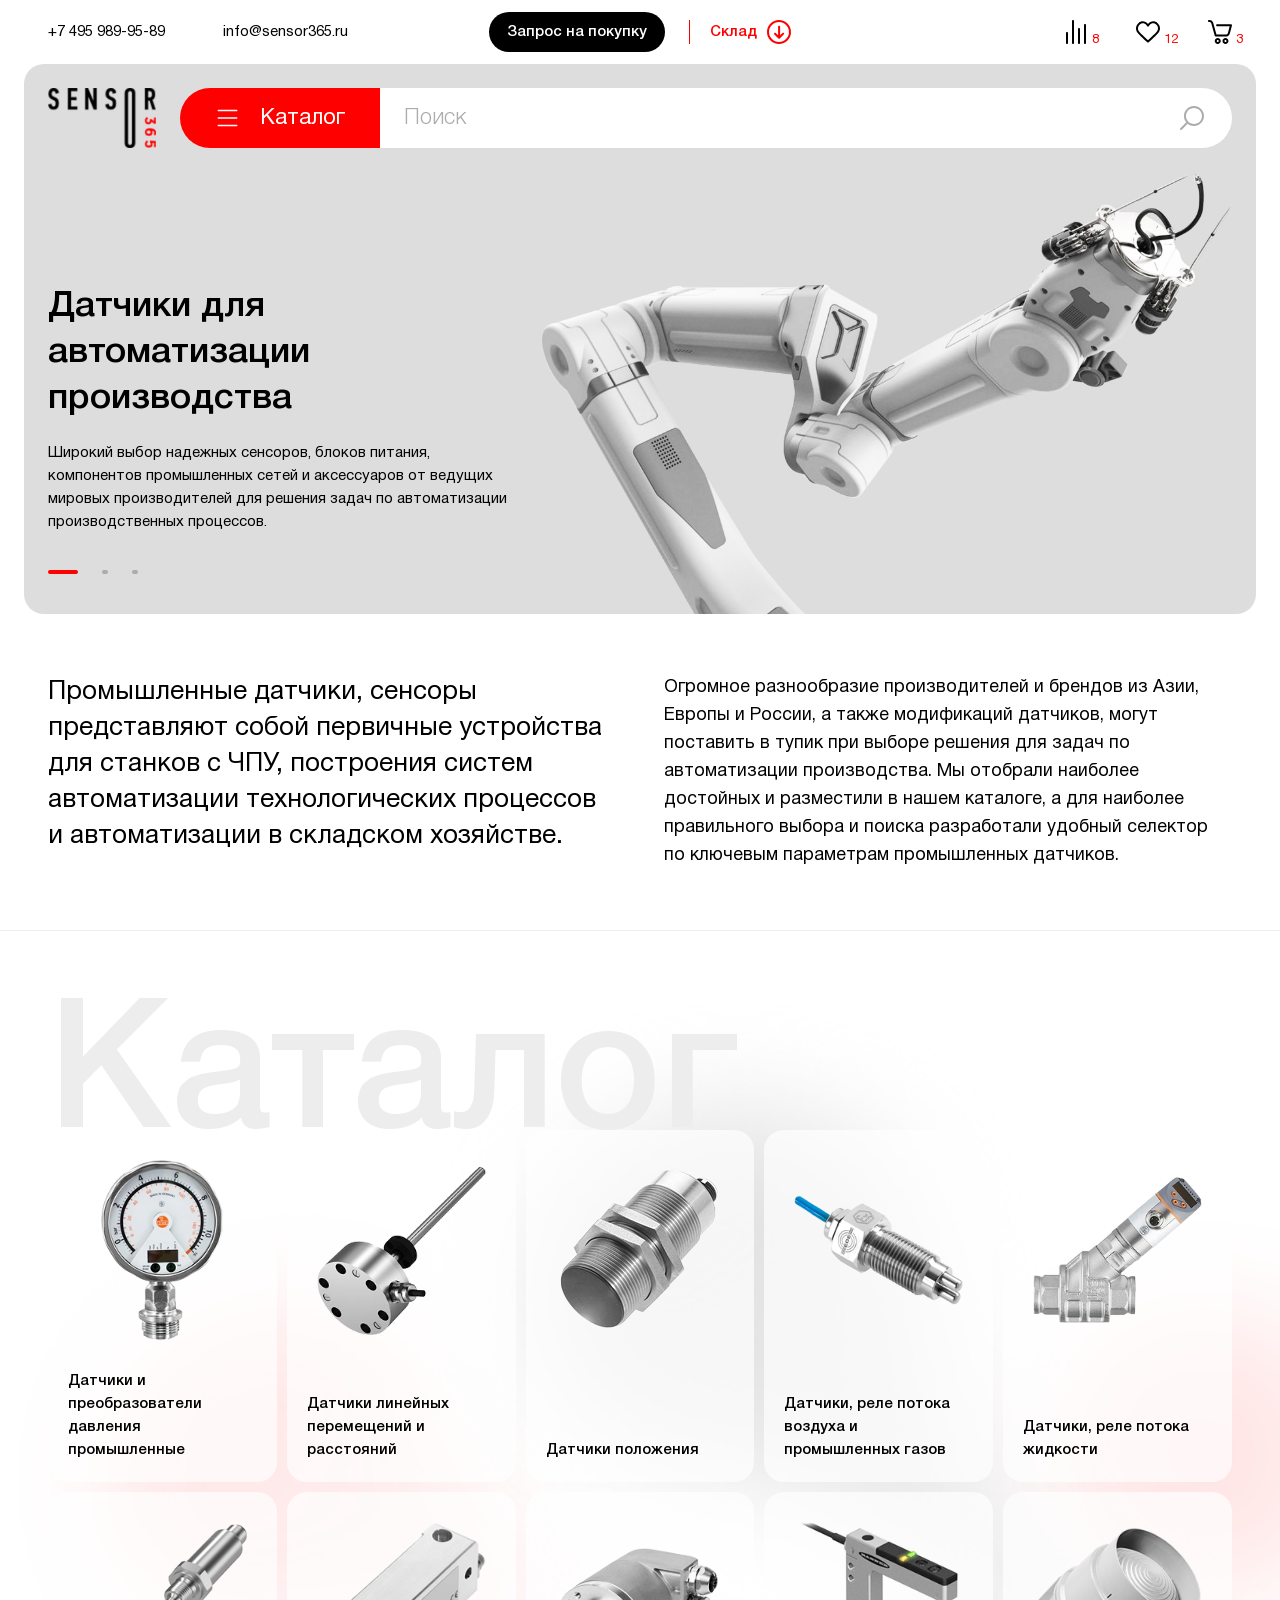
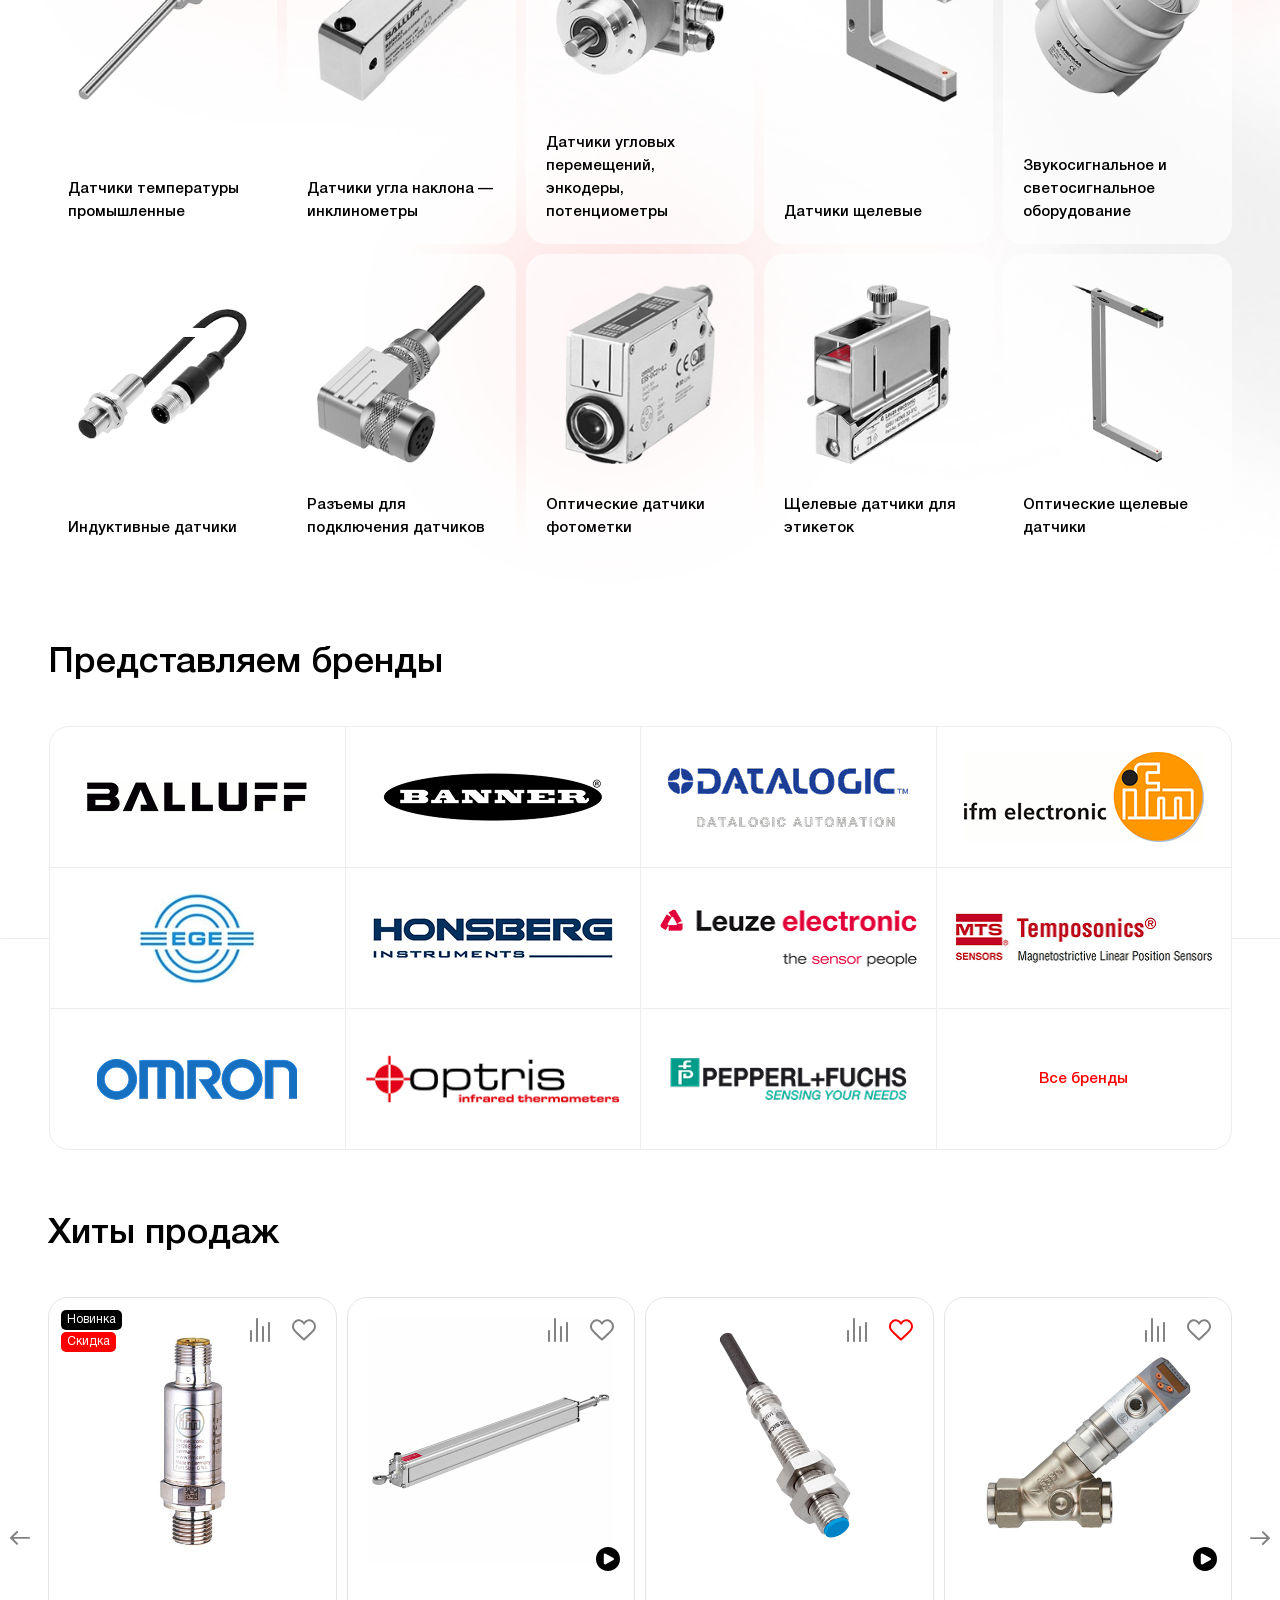
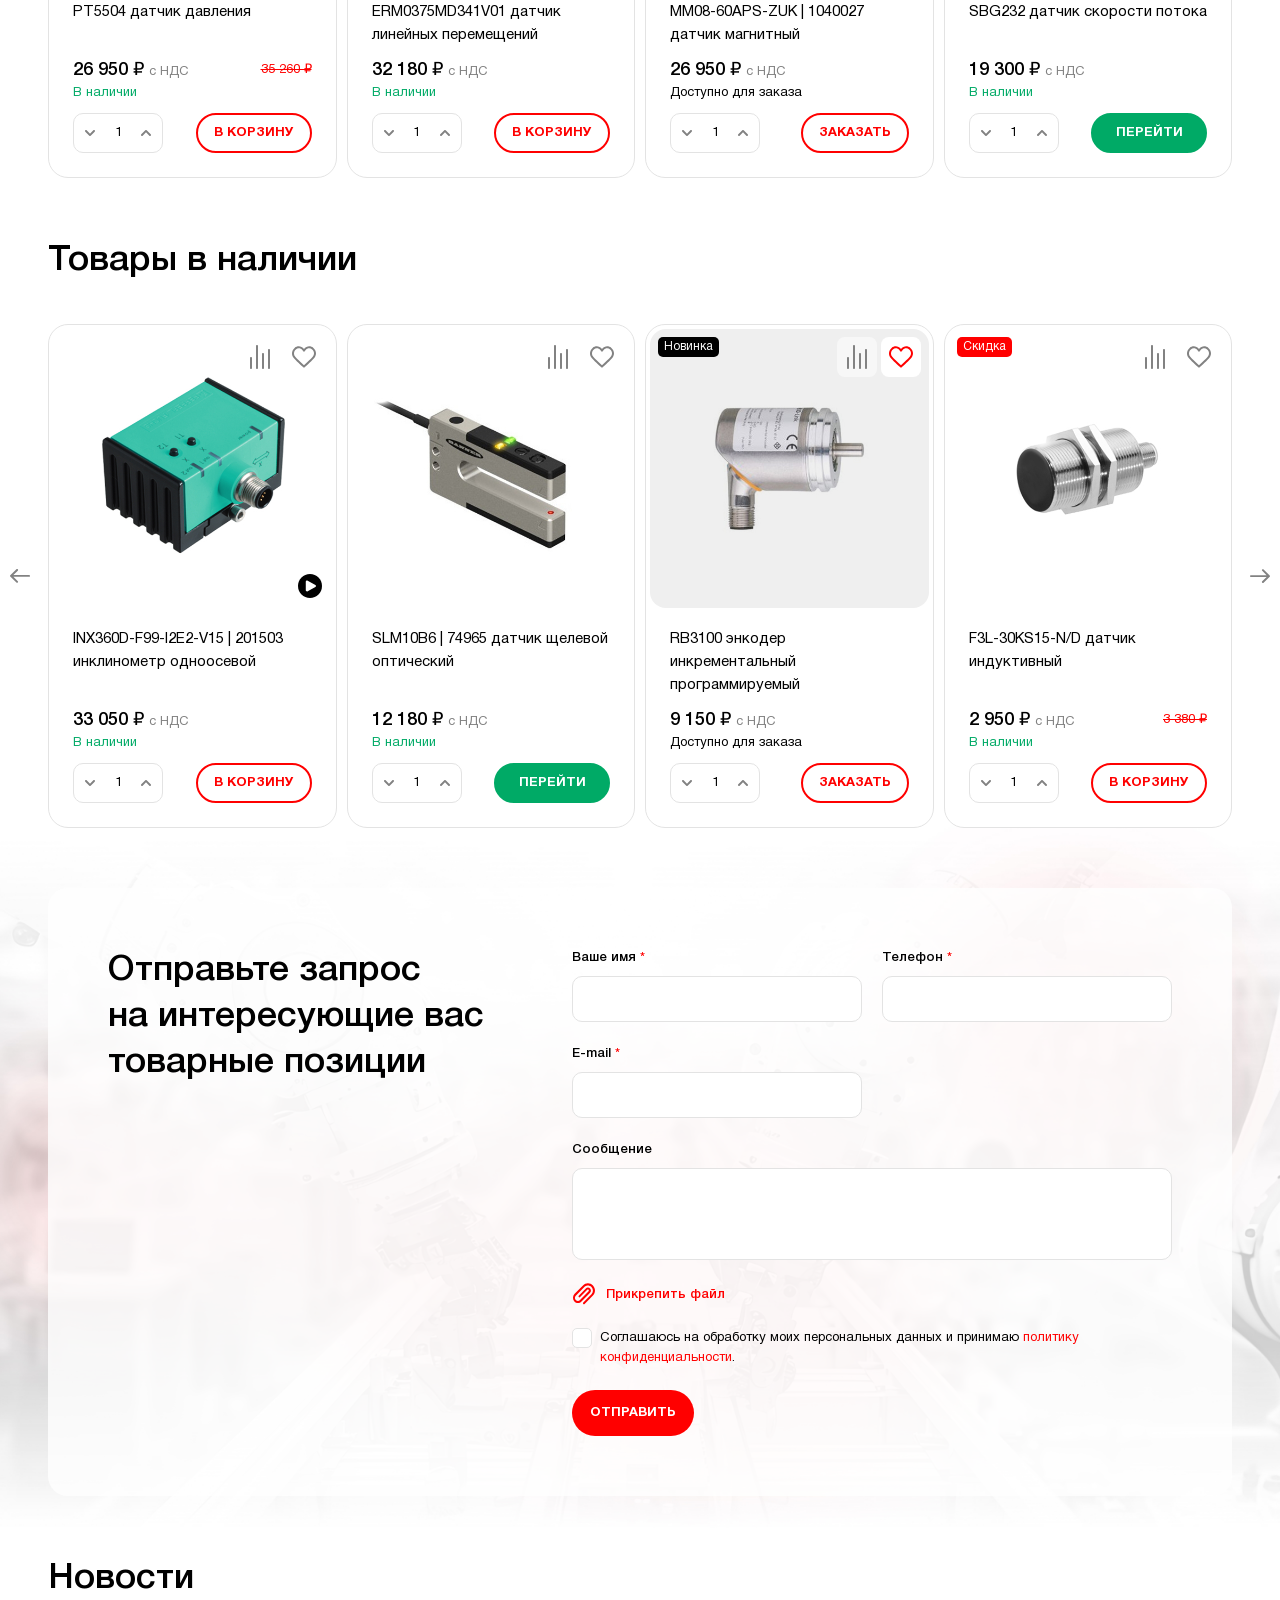
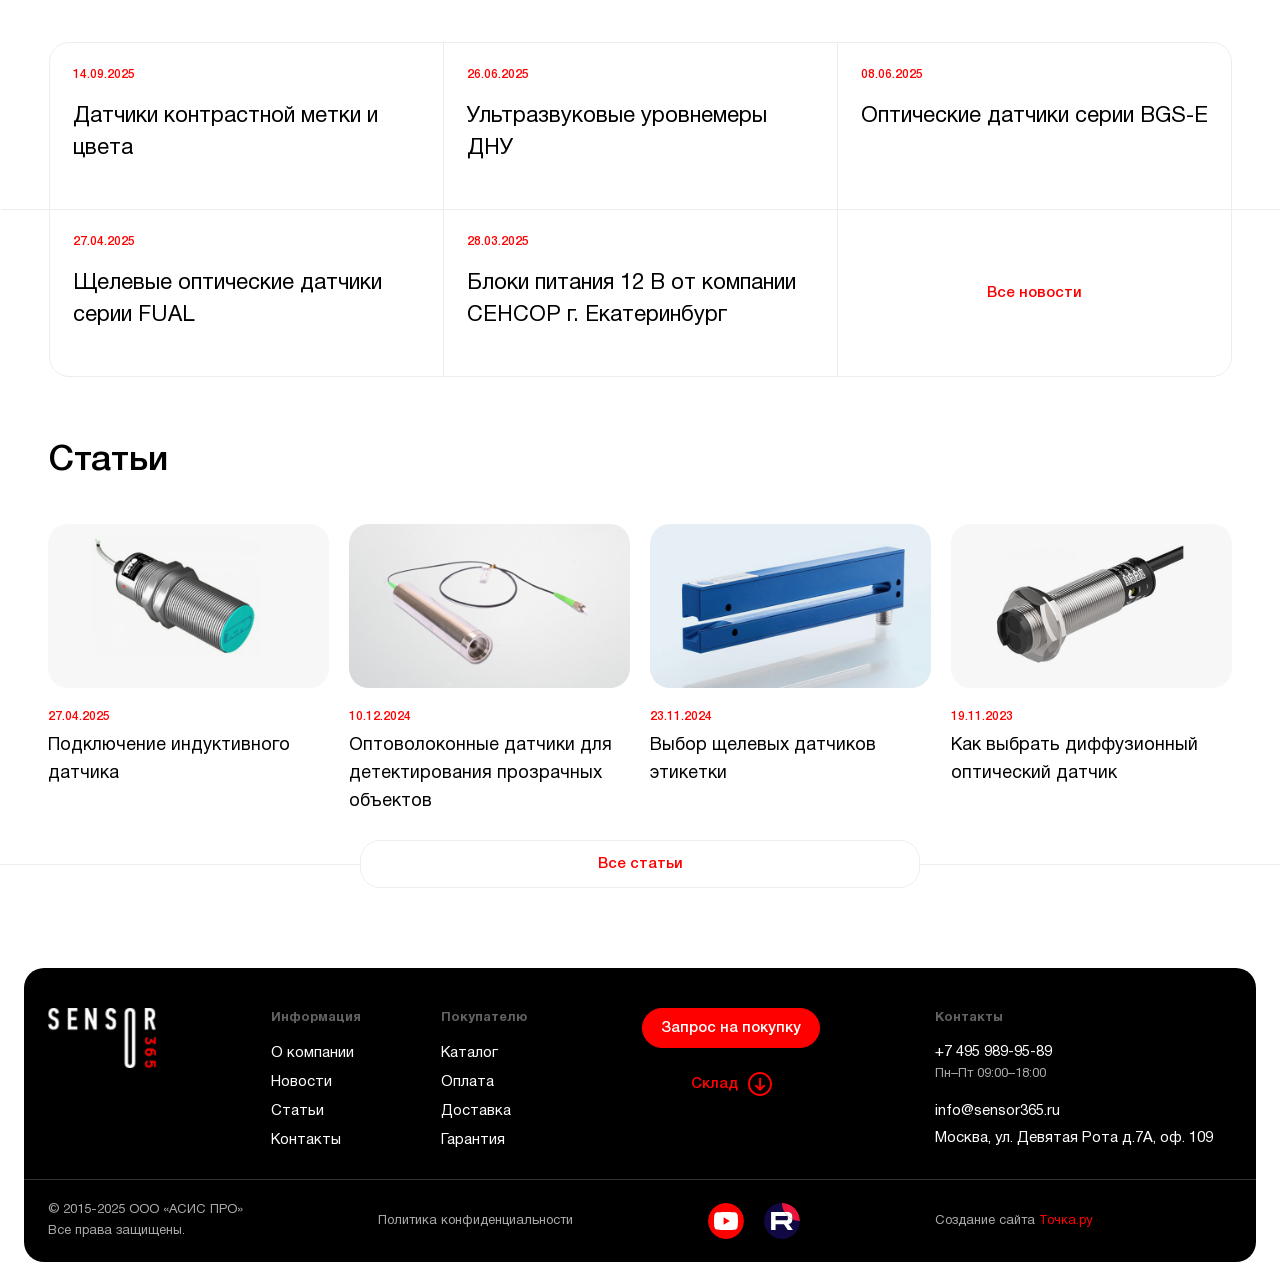
==== commit b2ad13b0: "Update" ====
--- a/index.html
+++ b/index.html
@@ -801,7 +801,7 @@
 
 												<button class="buy_btn">
 													<span>В КОРЗИНУ</span>
-													<span>В КОРЗИНЕ</span>
+													<span>ПЕРЕЙТИ</span>
 												</button>
 											</div>
 										</div>
@@ -860,7 +860,7 @@
 
 												<button class="buy_btn">
 													<span>В КОРЗИНУ</span>
-													<span>В КОРЗИНЕ</span>
+													<span>ПЕРЕЙТИ</span>
 												</button>
 											</div>
 										</div>
@@ -917,7 +917,7 @@
 
 												<button class="buy_btn">
 													<span>ЗАКАЗАТЬ</span>
-													<span>В КОРЗИНЕ</span>
+													<span>ПЕРЕЙТИ</span>
 												</button>
 											</div>
 										</div>
@@ -976,7 +976,7 @@
 
 												<button class="buy_btn active">
 													<span>В КОРЗИНУ</span>
-													<span>В КОРЗИНЕ</span>
+													<span>ПЕРЕЙТИ</span>
 												</button>
 											</div>
 										</div>
@@ -1039,7 +1039,7 @@
 
 												<button class="buy_btn">
 													<span>ЗАКАЗАТЬ</span>
-													<span>В КОРЗИНЕ</span>
+													<span>ПЕРЕЙТИ</span>
 												</button>
 											</div>
 										</div>
@@ -1102,7 +1102,7 @@
 
 												<button class="buy_btn">
 													<span>В КОРЗИНУ</span>
-													<span>В КОРЗИНЕ</span>
+													<span>ПЕРЕЙТИ</span>
 												</button>
 											</div>
 										</div>
@@ -1161,7 +1161,7 @@
 
 												<button class="buy_btn">
 													<span>В КОРЗИНУ</span>
-													<span>В КОРЗИНЕ</span>
+													<span>ПЕРЕЙТИ</span>
 												</button>
 											</div>
 										</div>
@@ -1218,7 +1218,7 @@
 
 												<button class="buy_btn">
 													<span>ЗАКАЗАТЬ</span>
-													<span>В КОРЗИНЕ</span>
+													<span>ПЕРЕЙТИ</span>
 												</button>
 											</div>
 										</div>
@@ -1277,7 +1277,7 @@
 
 												<button class="buy_btn active">
 													<span>В КОРЗИНУ</span>
-													<span>В КОРЗИНЕ</span>
+													<span>ПЕРЕЙТИ</span>
 												</button>
 											</div>
 										</div>
@@ -1340,7 +1340,7 @@
 
 												<button class="buy_btn active">
 													<span>ЗАКАЗАТЬ</span>
-													<span>В КОРЗИНЕ</span>
+													<span>ПЕРЕЙТИ</span>
 												</button>
 											</div>
 										</div>
@@ -1420,7 +1420,7 @@
 
 												<button class="buy_btn">
 													<span>В КОРЗИНУ</span>
-													<span>В КОРЗИНЕ</span>
+													<span>ПЕРЕЙТИ</span>
 												</button>
 											</div>
 										</div>
@@ -1477,7 +1477,7 @@
 
 												<button class="buy_btn active">
 													<span>В КОРЗИНУ</span>
-													<span>В КОРЗИНЕ</span>
+													<span>ПЕРЕЙТИ</span>
 												</button>
 											</div>
 										</div>
@@ -1538,7 +1538,7 @@
 
 												<button class="buy_btn">
 													<span>ЗАКАЗАТЬ</span>
-													<span>В КОРЗИНЕ</span>
+													<span>ПЕРЕЙТИ</span>
 												</button>
 											</div>
 										</div>
@@ -1600,7 +1600,7 @@
 
 												<button class="buy_btn">
 													<span>В КОРЗИНУ</span>
-													<span>В КОРЗИНЕ</span>
+													<span>ПЕРЕЙТИ</span>
 												</button>
 											</div>
 										</div>
@@ -1657,7 +1657,7 @@
 
 												<button class="buy_btn">
 													<span>В КОРЗИНУ</span>
-													<span>В КОРЗИНЕ</span>
+													<span>ПЕРЕЙТИ</span>
 												</button>
 											</div>
 										</div>
@@ -1716,7 +1716,7 @@
 
 												<button class="buy_btn">
 													<span>В КОРЗИНУ</span>
-													<span>В КОРЗИНЕ</span>
+													<span>ПЕРЕЙТИ</span>
 												</button>
 											</div>
 										</div>
@@ -1773,7 +1773,7 @@
 
 												<button class="buy_btn active">
 													<span>В КОРЗИНУ</span>
-													<span>В КОРЗИНЕ</span>
+													<span>ПЕРЕЙТИ</span>
 												</button>
 											</div>
 										</div>
@@ -1834,7 +1834,7 @@
 
 												<button class="buy_btn">
 													<span>ЗАКАЗАТЬ</span>
-													<span>В КОРЗИНЕ</span>
+													<span>ПЕРЕЙТИ</span>
 												</button>
 											</div>
 										</div>
@@ -1896,7 +1896,7 @@
 
 												<button class="buy_btn">
 													<span>В КОРЗИНУ</span>
-													<span>В КОРЗИНЕ</span>
+													<span>ПЕРЕЙТИ</span>
 												</button>
 											</div>
 										</div>
@@ -1953,7 +1953,7 @@
 
 												<button class="buy_btn">
 													<span>В КОРЗИНУ</span>
-													<span>В КОРЗИНЕ</span>
+													<span>ПЕРЕЙТИ</span>
 												</button>
 											</div>
 										</div>
@@ -2394,6 +2394,7 @@
 		<script src="js/imask.js"></script>
 		<script src="js/ion.rangeSlider.min.js"></script>
 		<script src="js/nice-select2.js"></script>
+		<script src="js/hc-sticky.js"></script>
 		<script src="js/scripts.js"></script>
 	</body>
 </html>
--- a/css/ion.rangeSlider.css
+++ b/css/ion.rangeSlider.css
@@ -216,6 +216,7 @@
 {
     top: 0;
 
+    min-width: 1px;
     height: 8px;
 
     border-radius: 5px;
--- a/css/styles.css
+++ b/css/styles.css
@@ -171,6 +171,7 @@
     --dark_color: #000;
     --light_color: #fff;
     --green_color: #0a6;
+    --green_color_h: #018450;
     --grey_color: #ededed;
     --font_size: 16px;
     --font_size_b: 20px;
@@ -1524,10 +1525,6 @@
     width: 11px;
     min-width: 11px;
     height: 10px;
-
-    transition: opacity .2s linear;
-
-    opacity: 0;
 }
 
 
@@ -1545,12 +1542,6 @@
 {
     color: var(--primary_color);
     background: #f6f6f6;
-}
-
-
-header .catalog_menu .col a:hover .icon
-{
-    opacity: 1;
 }
 
 
@@ -1917,8 +1908,8 @@
     flex-wrap: wrap;
     justify-content: center;
 
-    width: 40px;
-    height: 40px;
+    width: 38px;
+    height: 38px;
     margin-left: var(--cont_padding_double);
 }
 
@@ -1945,8 +1936,8 @@
 {
     display: block;
 
-    width: 25px;
-    height: 20px;
+    width: 24px;
+    height: 24px;
 }
 
 
@@ -3747,15 +3738,8 @@
     height: 24px;
 
     z-index: 3;
-    transition: color .2s linear;
 
     color: var(--dark_color);
-}
-
-
-.products .product .image:hover .video_icon
-{
-    color: var(--primary_color);
 }
 
 
@@ -4030,6 +4014,8 @@
 
 .products .product .buy_btn
 {
+    position: relative;
+
     height: 40px;
     padding-inline: 16px;
 
@@ -4038,6 +4024,7 @@
     line-height: calc(100% + 7px);
 
     transition: .2s linear;
+    text-transform: uppercase;
 
     color: var(--primary_color);
     border: 2px solid var(--primary_color);
@@ -4046,10 +4033,22 @@
 }
 
 
-.products .product .buy_btn span + span,
-.products .product .buy_btn.active span
-{
-    display: none;
+.products .product .buy_btn span:first-child
+{
+    transition: opacity .2s linear;
+}
+
+
+.products .product .buy_btn span + span
+{
+    position: absolute;
+    top: 50%;
+    left: 50%;
+
+    transform: translate(-50%, -50%);
+    white-space: nowrap;
+
+    opacity: 0;
 }
 
 
@@ -4057,12 +4056,6 @@
 {
     color: var(--light_color);
     background: var(--primary_color);
-}
-
-
-.products .product .buy_btn.active span + span
-{
-    display: block;
 }
 
 
@@ -4071,6 +4064,29 @@
     color: var(--light_color);
     border-color: var(--green_color);
     background: var(--green_color);
+}
+
+
+.products .product .buy_btn.active:hover
+{
+    border-color: var(--green_color_h);
+    background: var(--green_color_h);
+}
+
+
+.products .product .buy_btn.active span:first-child
+{
+    transition: none;
+
+    opacity: 0;
+}
+
+
+.products .product .buy_btn.active span + span
+{
+    transition: opacity .2s linear;
+
+    opacity: 1;
 }
 
 
@@ -4615,26 +4631,57 @@
 /*------------
     Filter
 ------------*/
-.filter .mob_btn
+.filter .mob_head
+{
+    position: absolute;
+    top: 0;
+    left: 0;
+
+    display: none;
+    align-content: center;
+    align-items: center;
+    flex-wrap: wrap;
+    justify-content: space-between;
+
+    width: 100%;
+    padding: 11px 20px 10px;
+
+    z-index: 10;
+
+    border-bottom: 1px solid #e3e3e3;
+    background: #f6f6f6;
+}
+
+
+.filter .mob_head .title
+{
+    font-size: 24px;
+    font-weight: 500;
+    line-height: calc(100% + 12px);
+}
+
+
+.filter .mob_head .close_btn
 {
     position: relative;
 
-    display: none;
+    width: 18px;
+    height: 18px;
+
+    color: #acacac;
+}
+
+
+.filter .mob_head .close_btn .icon
+{
+    display: block;
 
     width: 100%;
-    height: 40px;
-
-    font-weight: 500;
-
-    transition: .2s linear;
-
-    color: var(--primary_color);
-    border: 2px solid var(--primary_color);
-    border-radius: var(--border_radius);
-}
-
-
-.filter .mob_btn:after
+    height: 100%;
+}
+
+
+.filter .mob_head .close_btn:after
 {
     position: absolute;
     top: 50%;
@@ -4652,12 +4699,6 @@
 }
 
 
-.filter .mob_btn.active
-{
-    color: var(--light_color);
-    background: var(--primary_color);
-}
-
 
 .filter .form
 {
@@ -4926,39 +4967,31 @@
 /*-------------------
     Category info
 -------------------*/
-.category_info
-{
-    position: relative;
-
-    z-index: 3;
-}
-
-
-
 .category_info .head
 {
-    display: flex;
-    align-content: flex-start;
-    align-items: flex-start;
-    flex-wrap: wrap;
-    justify-content: flex-start;
-
-    margin-bottom: var(--cont_padding);
-
-    gap: var(--inner_gap_xs) 90px;
-}
-
-
-.category_info .head > *
-{
-    position: relative;
-
     display: flex;
     align-content: center;
     align-items: center;
     flex-wrap: wrap;
     justify-content: flex-start;
 
+    margin-bottom: var(--cont_padding);
+
+    gap: var(--inner_gap_xs) 90px;
+}
+
+
+.category_info .head .sort,
+.category_info .head .limit
+{
+    position: relative;
+
+    display: flex;
+    align-content: center;
+    align-items: center;
+    flex-wrap: wrap;
+    justify-content: flex-start;
+
     gap: 4px;
 }
 
@@ -4969,6 +5002,12 @@
     line-height: calc(100% + var(--line_height));
 
     color: #828282;
+}
+
+
+.category_info .head .field
+{
+    position: relative;
 }
 
 
@@ -5113,14 +5152,42 @@
 
 
 
-.category_info .sub_categories
-{
-    display: flex;
+.category_info .head .mob_filter_btn
+{
+    display: none;
     align-content: center;
     align-items: center;
     flex-wrap: wrap;
     justify-content: flex-start;
 
+    height: 36px;
+    margin-left: auto;
+    padding-inline: 10px 7px;
+
+    font-weight: 500;
+    line-height: calc(100% + 10px);
+
+    border-radius: 10px;
+    background: #f6f6f6;
+
+    gap: 8px;
+}
+
+
+.category_info .head .mob_filter_btn .icon
+{
+    display: block;
+
+    width: 24px;
+    height: 24px;
+
+    color: var(--primary_color);
+}
+
+
+
+.category_info .sub_categories
+{
     margin-top: var(--inner_block_padding);
     padding-block: 15px;
     padding-inline: 19px;
@@ -5128,15 +5195,24 @@
     border: 1px solid #e3e3e3;
     border-radius: var(--border_radius);
     background: var(--light_color);
-
-    gap: var(--inner_gap_xs);
+}
+
+
+.category_info .sub_categories > *
+{
+    display: inline;
 }
 
 
 .category_info .sub_categories .sep
 {
+    display: inline-block;
+
     width: 4px;
     height: 4px;
+    margin-inline: 8px;
+
+    vertical-align: middle;
 
     border-radius: 50%;
     background: var(--primary_color);
@@ -5146,7 +5222,7 @@
 .category_info .sub_categories a
 {
     font-size: var(--font_size_s);
-    line-height: calc(100% + var(--line_height));
+    line-height: calc(100% + 12px);
 
     transition: color .2s linear;
     text-decoration: none;
@@ -5945,6 +6021,8 @@
 
 .product_info .buy_btn
 {
+    position: relative;
+
     height: 46px;
     margin-left: var(--inner_gap_xs);
     padding-inline: 18px;
@@ -5954,6 +6032,7 @@
     line-height: calc(100% + 6px);
 
     transition: .2s linear;
+    text-transform: uppercase;
 
     color: var(--primary_color);
     border: 2px solid var(--primary_color);
@@ -5962,10 +6041,22 @@
 }
 
 
-.product_info .buy_btn span + span,
-.product_info .buy_btn.active span
-{
-    display: none;
+.product_info .buy_btn span:first-child
+{
+    transition: opacity .2s linear;
+}
+
+
+.product_info .buy_btn span + span
+{
+    position: absolute;
+    top: 50%;
+    left: 50%;
+
+    transform: translate(-50%, -50%);
+    white-space: nowrap;
+
+    opacity: 0;
 }
 
 
@@ -5973,12 +6064,6 @@
 {
     color: var(--light_color);
     background: var(--primary_color);
-}
-
-
-.product_info .buy_btn.active span + span
-{
-    display: block;
 }
 
 
@@ -5987,6 +6072,29 @@
     color: var(--light_color);
     border-color: var(--green_color);
     background: var(--green_color);
+}
+
+
+.product_info .buy_btn.active:hover
+{
+    border-color: var(--green_color_h);
+    background: var(--green_color_h);
+}
+
+
+.product_info .buy_btn.active span + span
+{
+    transition: opacity .2s linear;
+
+    opacity: 1;
+}
+
+
+.product_info .buy_btn.active span:first-child
+{
+    transition: none;
+
+    opacity: 0;
 }
 
 
@@ -6096,7 +6204,7 @@
 }
 
 
-.product_data .cont > *
+.product_data .anchor_block
 {
     scroll-margin-top: 165px;
 }
@@ -6181,7 +6289,8 @@
 }
 
 
-.product_data .anchors .btn:hover
+.product_data .anchors .btn:hover,
+.product_data .anchors .btn.active
 {
     font-weight: 500;
 
@@ -6189,7 +6298,8 @@
 }
 
 
-.product_data .anchors .btn:hover:after
+.product_data .anchors .btn:hover:after,
+.product_data .anchors .btn.active:after
 {
     width: 100%;
 
--- a/css/response_1899.css
+++ b/css/response_1899.css
@@ -346,7 +346,7 @@
     }
 
 
-    .product_data .cont > *
+    .product_data .anchor_block
     {
         scroll-margin-top: 159px;
     }
--- a/css/response_1439.css
+++ b/css/response_1439.css
@@ -411,7 +411,7 @@
     }
 
 
-    .product_data .cont > *
+    .product_data .anchor_block
     {
         scroll-margin-top: 155px;
     }
--- a/css/response_1279.css
+++ b/css/response_1279.css
@@ -185,16 +185,6 @@
 
 
 
-    /*-------------
-        Sidebar
-    -------------*/
-    aside
-    {
-        margin-bottom: var(--cont_padding);
-    }
-
-
-
     /*---------------
         Page head
     ---------------*/
@@ -411,6 +401,64 @@
 
 
 
+    /*-------------------
+        Category info
+    -------------------*/
+    .category_info .head
+    {
+        position: sticky;
+        top: var(--sticky-top);
+
+        z-index: 5;
+
+        --sticky-top: 84px;
+    }
+
+
+    .category_info .head:before
+    {
+        position: absolute;
+        top: -8px;
+        left: 50%;
+
+        display: none;
+
+        width: 100vw;
+        height: calc(100% + 16px);
+
+        content: '';
+        z-index: -1;
+        transform: translateX(-50%);
+
+        background: var(--light_color);
+        box-shadow: 0 0 5px 0 rgba(0, 0, 0, .15);
+    }
+
+
+    .category_info .head.is_stuck:before
+    {
+        display: block;
+    }
+
+
+    .category_info .head .sort,
+    .category_info .head .limit
+    {
+        align-content: flex-start;
+        align-items: flex-start;
+        flex-direction: column;
+
+        gap: 0;
+    }
+
+
+    .category_info .head .mob_filter_btn
+    {
+        display: flex;
+    }
+
+
+
     /*------------
         Brands
     ------------*/
@@ -580,17 +628,81 @@
     /*------------
         Filter
     ------------*/
-    .filter .mob_btn
-    {
-        display: block;
+    .filter
+    {
+        position: fixed;
+        top: 0;
+        left: 100%;
+
+        width: 100%;
+        height: 100%;
+        min-height: -moz-available;
+        min-height: -webkit-fill-available;
+        min-height:         fill-available;
+        padding-block: 58px 0;
+
+        z-index: 101;
+        transition: transform .3s linear;
+
+        background: #f6f6f6;
+    }
+
+
+    .filter.show
+    {
+        transform: translateX(-100%);
+    }
+
+
+    .filter .mob_head
+    {
+        display: flex;
     }
 
 
     .filter .form
     {
-        display: none;
-
-        margin-top: var(--cont_padding);
+        display: flex;
+        overflow: auto;
+        flex-direction: column;
+
+        height: 100%;
+        min-height: -moz-available;
+        min-height: -webkit-fill-available;
+        min-height:         fill-available;
+        padding-bottom: 80px;
+
+        overscroll-behavior-y: contain;
+    }
+
+
+    .filter .form .submit
+    {
+        position: absolute;
+        bottom: 0;
+        left: 0;
+
+        display: flex;
+        align-content: center;
+        align-items: center;
+        flex-direction: row;
+        flex-wrap: wrap;
+        justify-content: space-between;
+
+        width: 100%;
+        padding: 20px;
+
+        z-index: 10;
+
+        background: #f6f6f6;
+        box-shadow: 0 0 5px 0 rgba(0, 0, 0, .15);
+    }
+
+
+    .filter .submit_btn,
+    .filter .reset_btn
+    {
+        width: auto;
     }
 
 
@@ -788,7 +900,6 @@
     .cart_info aside
     {
         margin-top: var(--cont_padding);
-        margin-bottom: 0;
     }
 
 
--- a/css/response_1023.css
+++ b/css/response_1023.css
@@ -509,7 +509,7 @@
     ------------------*/
     .product_data .anchors
     {
-        top: 0;
+        top: 108px;
 
         display: block;
         overflow: auto;
@@ -572,9 +572,9 @@
     }
 
 
-    .product_data .cont > *
-    {
-        scroll-margin-top: 72px;
+    .product_data .anchor_block
+    {
+        scroll-margin-top: 179px;
     }
 
 
@@ -648,6 +648,16 @@
 
 
 
+    /*-------------------
+        Category info
+    -------------------*/
+    .category_info .head
+    {
+        --sticky-top: 116px;
+    }
+
+
+
     /*------------
         Footer
     ------------*/
--- a/css/response_767.css
+++ b/css/response_767.css
@@ -327,7 +327,8 @@
     {
         justify-content: space-between;
 
-        gap: var(--inner_gap_xs);
+        --sticky-top: 99px;
+        gap: var(--inner_gap);
     }
 
 
@@ -471,6 +472,18 @@
     /*------------------
         Product data
     ------------------*/
+    .product_data .anchors
+    {
+        top: 92px;
+    }
+
+
+    .product_data .anchor_block
+    {
+        scroll-margin-top: 160px;
+    }
+
+
     .product_data .text_block
     {
         position: relative;
@@ -493,7 +506,7 @@
         max-height: 100%;
 
         content: '';
-        z-index: 10;
+        z-index: 5;
 
         background: linear-gradient(180deg, rgba(255, 255, 255, .00) 0%, #fff 100%);
     }
--- a/css/response_479.css
+++ b/css/response_479.css
@@ -248,6 +248,12 @@
     /*------------------
         Product data
     ------------------*/
+    .product_data .anchors
+    {
+        top: 91px;
+    }
+
+
     .product_data .features .label
     {
         width: 130px;
